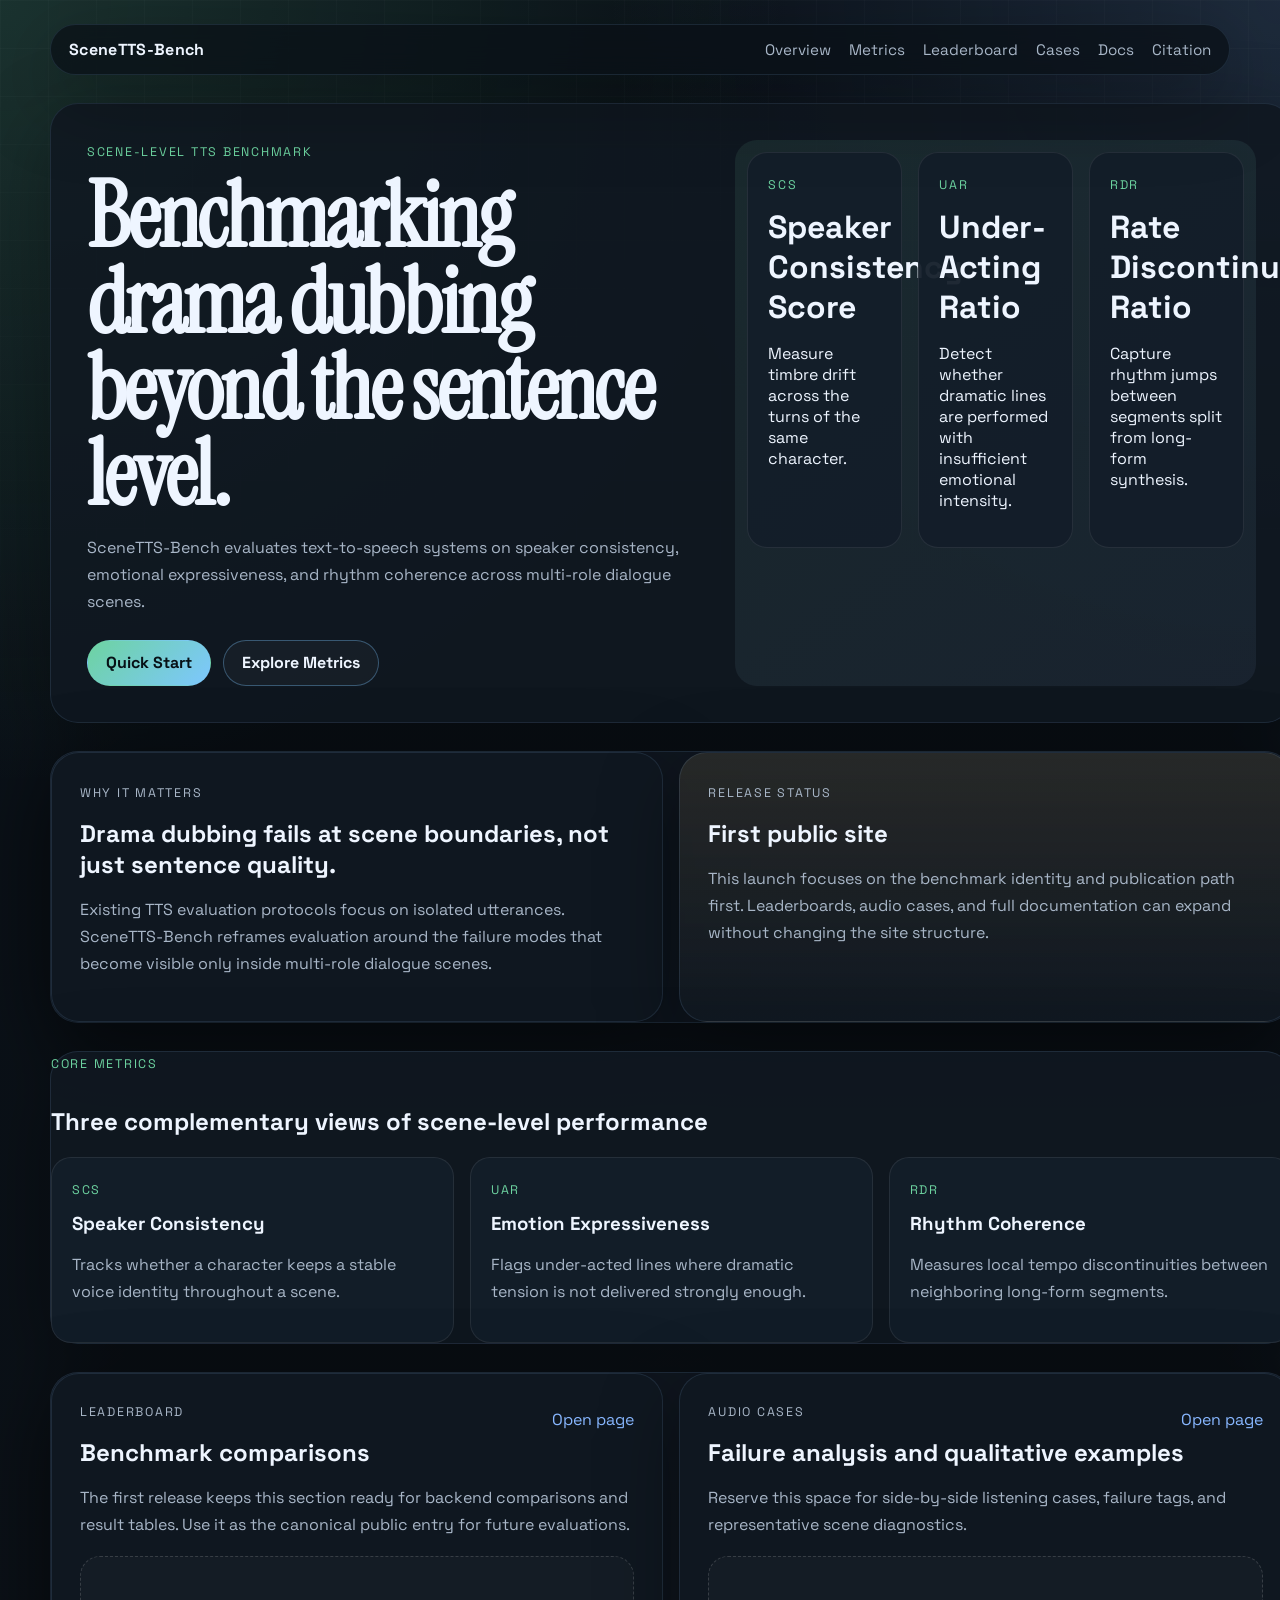
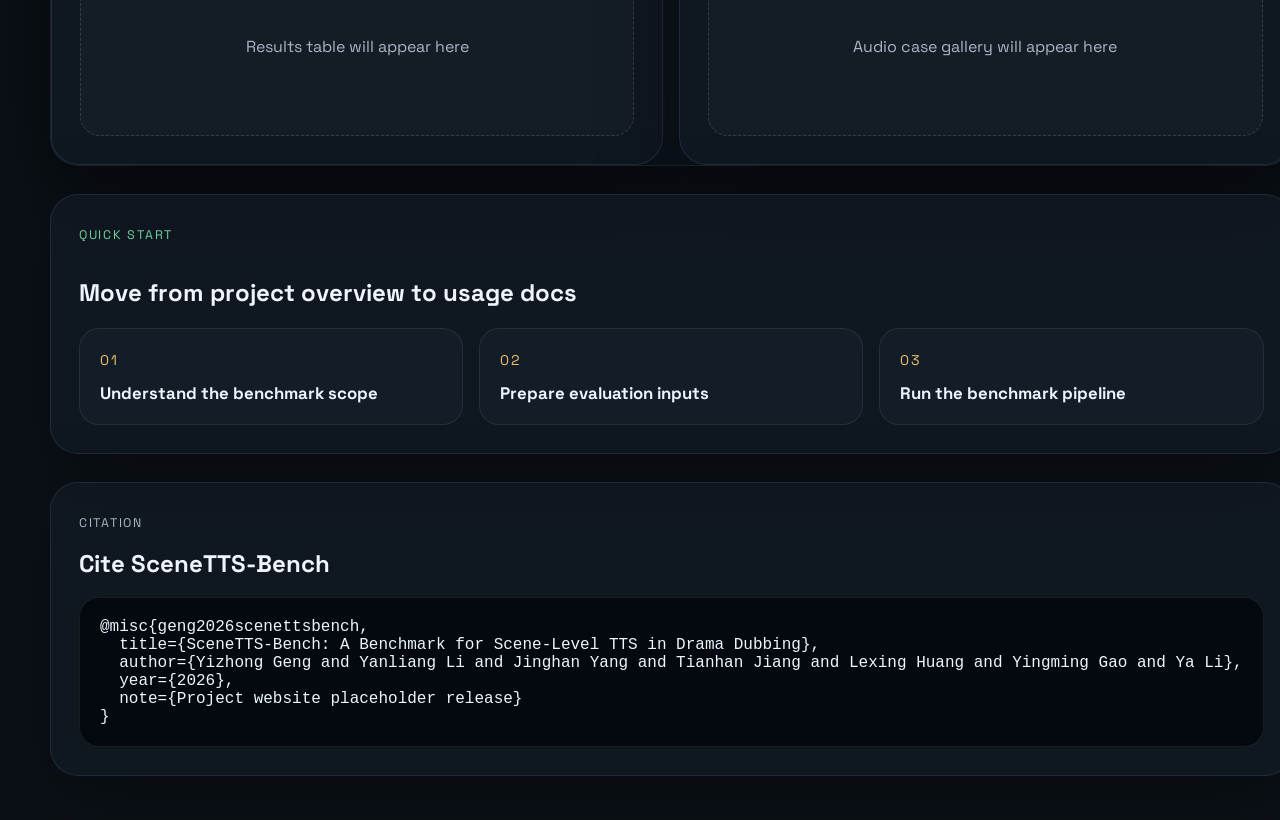
==== site/index.html @ aa0bbbbc "feat(项目站): 初始化 SceneTTS-Bench 首版发布站点" ====
<!DOCTYPE html>
<html lang="en">
<head>
  <meta charset="UTF-8">
  <meta name="viewport" content="width=device-width, initial-scale=1.0">
  <title>SceneTTS-Bench</title>
  <meta name="description" content="A benchmark for scene-level TTS in drama dubbing.">
  <link rel="preconnect" href="https://fonts.googleapis.com">
  <link rel="preconnect" href="https://fonts.gstatic.com" crossorigin>
  <link href="https://fonts.googleapis.com/css2?family=Instrument+Serif:ital@0;1&family=Space+Grotesk:wght@400;500;700&display=swap" rel="stylesheet">
  <link rel="stylesheet" href="./assets/styles.css">
</head>
<body class="page-home">
  <div class="site-shell">
    <header class="topbar">
      <a class="brand" href="./">SceneTTS-Bench</a>
      <nav class="topnav">
        <a href="#overview">Overview</a>
        <a href="#metrics">Metrics</a>
        <a href="./leaderboard/">Leaderboard</a>
        <a href="./cases/">Cases</a>
        <a href="./docs/">Docs</a>
        <a href="#citation">Citation</a>
      </nav>
    </header>

    <main>
      <section class="hero section" id="overview">
        <div class="hero-copy">
          <p class="eyebrow">Scene-Level TTS Benchmark</p>
          <h1>Benchmarking drama dubbing beyond the sentence level.</h1>
          <p class="hero-text">
            SceneTTS-Bench evaluates text-to-speech systems on speaker consistency,
            emotional expressiveness, and rhythm coherence across multi-role dialogue scenes.
          </p>
          <div class="hero-actions">
            <a class="button button-primary" href="./docs/">Quick Start</a>
            <a class="button button-secondary" href="#metrics">Explore Metrics</a>
          </div>
        </div>

        <div class="hero-panel">
          <div class="signal-grid">
            <article class="signal-card">
              <span class="signal-tag">SCS</span>
              <h2>Speaker Consistency Score</h2>
              <p>Measure timbre drift across the turns of the same character.</p>
            </article>
            <article class="signal-card">
              <span class="signal-tag">UAR</span>
              <h2>Under-Acting Ratio</h2>
              <p>Detect whether dramatic lines are performed with insufficient emotional intensity.</p>
            </article>
            <article class="signal-card">
              <span class="signal-tag">RDR</span>
              <h2>Rate Discontinuity Ratio</h2>
              <p>Capture rhythm jumps between segments split from long-form synthesis.</p>
            </article>
          </div>
        </div>
      </section>

      <section class="section intro-grid">
        <article class="info-card">
          <p class="card-kicker">Why It Matters</p>
          <h2>Drama dubbing fails at scene boundaries, not just sentence quality.</h2>
          <p>
            Existing TTS evaluation protocols focus on isolated utterances. SceneTTS-Bench
            reframes evaluation around the failure modes that become visible only inside
            multi-role dialogue scenes.
          </p>
        </article>
        <article class="info-card accent-card">
          <p class="card-kicker">Release Status</p>
          <h2>First public site</h2>
          <p>
            This launch focuses on the benchmark identity and publication path first.
            Leaderboards, audio cases, and full documentation can expand without changing the site structure.
          </p>
        </article>
      </section>

      <section class="section" id="metrics">
        <div class="section-heading">
          <p class="eyebrow">Core Metrics</p>
          <h2>Three complementary views of scene-level performance</h2>
        </div>
        <div class="metric-grid">
          <article class="metric-card">
            <span class="metric-code">SCS</span>
            <h3>Speaker Consistency</h3>
            <p>Tracks whether a character keeps a stable voice identity throughout a scene.</p>
          </article>
          <article class="metric-card">
            <span class="metric-code">UAR</span>
            <h3>Emotion Expressiveness</h3>
            <p>Flags under-acted lines where dramatic tension is not delivered strongly enough.</p>
          </article>
          <article class="metric-card">
            <span class="metric-code">RDR</span>
            <h3>Rhythm Coherence</h3>
            <p>Measures local tempo discontinuities between neighboring long-form segments.</p>
          </article>
        </div>
      </section>

      <section class="section portal-grid">
        <article class="portal-card">
          <div class="portal-head">
            <p class="eyebrow">Leaderboard</p>
            <a href="./leaderboard/">Open page</a>
          </div>
          <h2>Benchmark comparisons</h2>
          <p>
            The first release keeps this section ready for backend comparisons and result tables.
            Use it as the canonical public entry for future evaluations.
          </p>
          <div class="placeholder-block">
            <span>Results table will appear here</span>
          </div>
        </article>

        <article class="portal-card">
          <div class="portal-head">
            <p class="eyebrow">Audio Cases</p>
            <a href="./cases/">Open page</a>
          </div>
          <h2>Failure analysis and qualitative examples</h2>
          <p>
            Reserve this space for side-by-side listening cases, failure tags, and representative scene diagnostics.
          </p>
          <div class="placeholder-block">
            <span>Audio case gallery will appear here</span>
          </div>
        </article>
      </section>

      <section class="section docs-band">
        <div>
          <p class="eyebrow">Quick Start</p>
          <h2>Move from project overview to usage docs</h2>
        </div>
        <div class="docs-steps">
          <a class="step-card" href="./docs/">
            <span>01</span>
            <strong>Understand the benchmark scope</strong>
          </a>
          <a class="step-card" href="./docs/">
            <span>02</span>
            <strong>Prepare evaluation inputs</strong>
          </a>
          <a class="step-card" href="./docs/">
            <span>03</span>
            <strong>Run the benchmark pipeline</strong>
          </a>
        </div>
      </section>

      <section class="section citation-card" id="citation">
        <p class="eyebrow">Citation</p>
        <h2>Cite SceneTTS-Bench</h2>
        <pre><code>@misc{geng2026scenettsbench,
  title={SceneTTS-Bench: A Benchmark for Scene-Level TTS in Drama Dubbing},
  author={Yizhong Geng and Yanliang Li and Jinghan Yang and Tianhan Jiang and Lexing Huang and Yingming Gao and Ya Li},
  year={2026},
  note={Project website placeholder release}
}</code></pre>
      </section>
    </main>

    <footer class="footer">
      <p>SceneTTS-Bench</p>
      <p>Benchmark portal for scene-level TTS evaluation in drama dubbing.</p>
      <p id="footer-year"></p>
    </footer>
  </div>

  <script src="./assets/main.js"></script>
</body>
</html>
---- site/assets/styles.css ----
:root {
  --bg: #0c1117;
  --bg-soft: #141c24;
  --panel: rgba(16, 24, 33, 0.88);
  --panel-strong: rgba(19, 30, 42, 0.95);
  --line: rgba(150, 197, 255, 0.12);
  --text: #eef5ff;
  --text-dim: #a8b6c7;
  --accent: #6dd3a0;
  --accent-2: #f3bf6b;
  --accent-3: #88b7ff;
  --shadow: 0 24px 80px rgba(0, 0, 0, 0.34);
  --radius-xl: 28px;
  --radius-lg: 20px;
  --radius-md: 14px;
  --max-width: 1180px;
}

* {
  box-sizing: border-box;
}

html {
  scroll-behavior: smooth;
}

body {
  margin: 0;
  color: var(--text);
  background:
    radial-gradient(circle at top left, rgba(109, 211, 160, 0.18), transparent 28%),
    radial-gradient(circle at top right, rgba(136, 183, 255, 0.16), transparent 24%),
    linear-gradient(180deg, #091017 0%, #0c1117 100%);
  font-family: "Space Grotesk", "Noto Sans SC", "PingFang SC", sans-serif;
  min-height: 100vh;
}

body::before {
  content: "";
  position: fixed;
  inset: 0;
  background-image:
    linear-gradient(rgba(255, 255, 255, 0.03) 1px, transparent 1px),
    linear-gradient(90deg, rgba(255, 255, 255, 0.03) 1px, transparent 1px);
  background-size: 48px 48px;
  mask-image: linear-gradient(180deg, rgba(0, 0, 0, 0.65), transparent 88%);
  pointer-events: none;
}

a {
  color: inherit;
  text-decoration: none;
}

pre,
code {
  font-family: "SFMono-Regular", "Consolas", monospace;
}

.site-shell {
  position: relative;
  z-index: 1;
  width: min(calc(100% - 32px), var(--max-width));
  margin: 0 auto;
  padding: 24px 0 48px;
}

.topbar {
  display: flex;
  align-items: center;
  justify-content: space-between;
  gap: 24px;
  padding: 14px 18px;
  border: 1px solid var(--line);
  border-radius: 999px;
  background: rgba(10, 16, 23, 0.76);
  backdrop-filter: blur(16px);
  box-shadow: var(--shadow);
  position: sticky;
  top: 16px;
}

.brand {
  font-weight: 700;
  letter-spacing: 0.02em;
}

.topnav {
  display: flex;
  gap: 18px;
  flex-wrap: wrap;
}

.topnav a {
  color: var(--text-dim);
  font-size: 0.95rem;
  transition: color 0.2s ease;
}

.topnav a:hover,
.portal-head a:hover {
  color: var(--text);
}

main {
  display: grid;
  gap: 28px;
  margin-top: 28px;
}

.section,
.info-card,
.portal-card,
.citation-card,
.page-hero,
.leaderboard-card {
  border: 1px solid var(--line);
  background: var(--panel);
  border-radius: var(--radius-xl);
  box-shadow: var(--shadow);
}

.hero {
  display: grid;
  grid-template-columns: minmax(0, 1.2fr) minmax(0, 1fr);
  gap: 24px;
  padding: 36px;
}

.hero-copy h1,
.page-hero h1 {
  margin: 0;
  font-family: "Instrument Serif", Georgia, serif;
  font-size: clamp(2.8rem, 7vw, 5.6rem);
  line-height: 0.96;
  letter-spacing: -0.03em;
}

.hero-text,
.page-hero p,
.info-card p,
.portal-card p,
.metric-card p,
.citation-card p {
  color: var(--text-dim);
  line-height: 1.7;
}

.eyebrow,
.card-kicker,
.signal-tag,
.metric-code {
  display: inline-flex;
  align-items: center;
  gap: 8px;
  margin: 0 0 14px;
  color: var(--accent);
  font-size: 0.78rem;
  letter-spacing: 0.14em;
  text-transform: uppercase;
}

.hero-actions {
  display: flex;
  gap: 12px;
  flex-wrap: wrap;
  margin-top: 24px;
}

.button {
  display: inline-flex;
  align-items: center;
  justify-content: center;
  min-height: 46px;
  padding: 0 18px;
  border-radius: 999px;
  border: 1px solid transparent;
  font-weight: 700;
}

.button-primary {
  background: linear-gradient(135deg, var(--accent), #7dc7ff);
  color: #071116;
}

.button-secondary {
  border-color: rgba(125, 199, 255, 0.35);
  background: rgba(255, 255, 255, 0.03);
}

.hero-panel {
  padding: 12px;
  border-radius: calc(var(--radius-xl) - 6px);
  background:
    linear-gradient(145deg, rgba(109, 211, 160, 0.08), rgba(136, 183, 255, 0.06)),
    rgba(255, 255, 255, 0.015);
}

.signal-grid,
.metric-grid,
.case-grid,
.stack-grid,
.intro-grid,
.portal-grid,
.docs-steps {
  display: grid;
  gap: 16px;
}

.signal-grid,
.metric-grid,
.case-grid {
  grid-template-columns: repeat(3, minmax(0, 1fr));
}

.signal-card,
.metric-card,
.step-card {
  padding: 20px;
  border: 1px solid rgba(255, 255, 255, 0.08);
  border-radius: var(--radius-lg);
  background: var(--panel-strong);
}

.signal-card h2,
.metric-card h3,
.info-card h2,
.portal-card h2,
.citation-card h2,
.leaderboard-card h2 {
  margin: 0 0 12px;
}

.signal-card h2,
.page-hero h1 {
  font-size: clamp(1.5rem, 3vw, 2rem);
}

.intro-grid,
.portal-grid {
  grid-template-columns: repeat(2, minmax(0, 1fr));
}

.info-card,
.portal-card,
.citation-card,
.leaderboard-card {
  padding: 28px;
}

.accent-card {
  background:
    linear-gradient(180deg, rgba(243, 191, 107, 0.1), rgba(16, 24, 33, 0.88)),
    var(--panel);
}

.section-heading {
  margin-bottom: 18px;
}

.portal-head {
  display: flex;
  align-items: center;
  justify-content: space-between;
  gap: 16px;
}

.portal-head a {
  color: var(--accent-3);
}

.placeholder-block {
  display: grid;
  place-items: center;
  min-height: 180px;
  margin-top: 18px;
  padding: 18px;
  border: 1px dashed rgba(255, 255, 255, 0.15);
  border-radius: var(--radius-lg);
  color: var(--text-dim);
  background: rgba(255, 255, 255, 0.025);
}

.docs-band {
  padding: 28px;
}

.docs-steps {
  grid-template-columns: repeat(3, minmax(0, 1fr));
  margin-top: 18px;
}

.step-card {
  transition: transform 0.2s ease, border-color 0.2s ease;
}

.step-card span {
  color: var(--accent-2);
  font-size: 0.88rem;
  letter-spacing: 0.14em;
}

.step-card strong {
  display: block;
  margin-top: 12px;
  font-size: 1.05rem;
}

.step-card:hover {
  transform: translateY(-4px);
  border-color: rgba(109, 211, 160, 0.42);
}

.citation-card pre {
  margin: 18px 0 0;
  padding: 20px;
  overflow: auto;
  border-radius: var(--radius-lg);
  background: rgba(2, 8, 12, 0.84);
  border: 1px solid rgba(255, 255, 255, 0.08);
}

.inner-shell {
  max-width: 1024px;
}

.inner-main {
  display: grid;
  gap: 20px;
}

.page-hero {
  padding: 28px;
}

.stack-grid {
  grid-template-columns: repeat(2, minmax(0, 1fr));
}

.result-table {
  width: 100%;
  border-collapse: collapse;
  margin-top: 18px;
}

.result-table th,
.result-table td {
  padding: 14px 12px;
  border-bottom: 1px solid rgba(255, 255, 255, 0.08);
  text-align: left;
}

.result-table th {
  color: var(--text);
}

.result-table td {
  color: var(--text-dim);
}

.footer {
  display: flex;
  justify-content: space-between;
  gap: 16px;
  flex-wrap: wrap;
  margin-top: 28px;
  padding: 0 4px;
  color: var(--text-dim);
  font-size: 0.92rem;
}

@media (max-width: 960px) {
  .hero,
  .intro-grid,
  .portal-grid,
  .signal-grid,
  .metric-grid,
  .stack-grid,
  .case-grid,
  .docs-steps {
    grid-template-columns: 1fr;
  }

  .topbar {
    border-radius: 28px;
  }
}

@media (max-width: 720px) {
  .site-shell {
    width: min(calc(100% - 20px), var(--max-width));
    padding-top: 12px;
  }

  .topbar {
    align-items: flex-start;
    padding: 16px;
    position: static;
  }

  .topnav {
    gap: 12px;
  }

  .hero,
  .info-card,
  .portal-card,
  .citation-card,
  .page-hero,
  .leaderboard-card,
  .docs-band {
    padding: 22px;
  }

  .hero-copy h1,
  .page-hero h1 {
    font-size: clamp(2.4rem, 12vw, 3.6rem);
  }
}
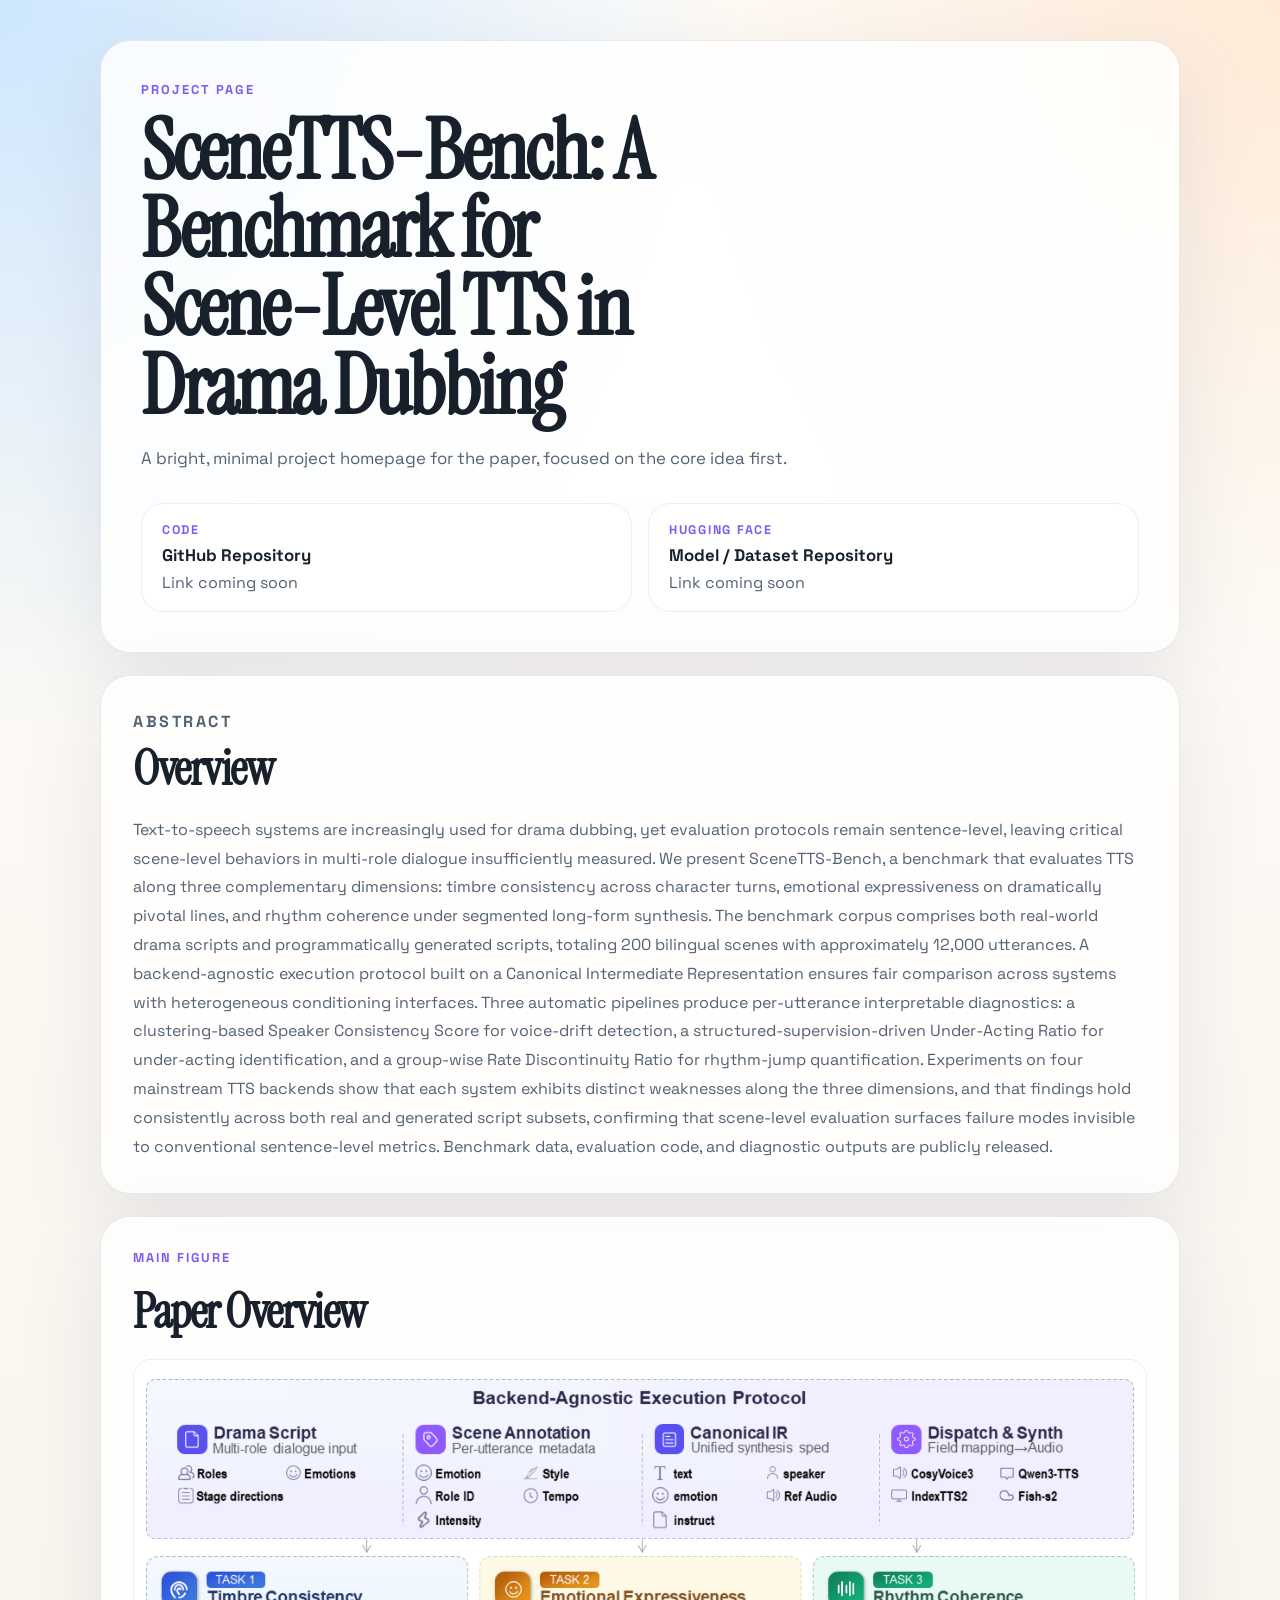
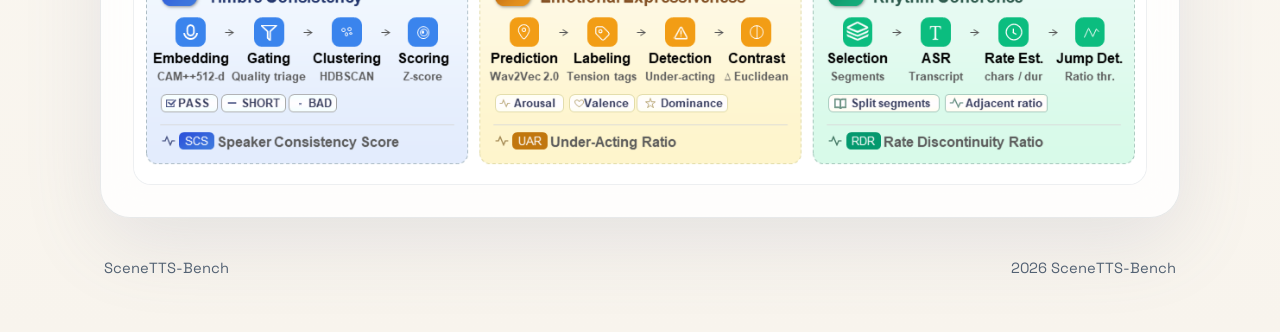
==== commit e2f9bffe: "feat(项目站): 改为单页论文主页" ====
--- a/site/index.html
+++ b/site/index.html
@@ -4,173 +4,74 @@
   <meta charset="UTF-8">
   <meta name="viewport" content="width=device-width, initial-scale=1.0">
   <title>SceneTTS-Bench</title>
-  <meta name="description" content="A benchmark for scene-level TTS in drama dubbing.">
+  <meta name="description" content="SceneTTS-Bench project page.">
   <link rel="preconnect" href="https://fonts.googleapis.com">
   <link rel="preconnect" href="https://fonts.gstatic.com" crossorigin>
   <link href="https://fonts.googleapis.com/css2?family=Instrument+Serif:ital@0;1&family=Space+Grotesk:wght@400;500;700&display=swap" rel="stylesheet">
   <link rel="stylesheet" href="./assets/styles.css">
 </head>
-<body class="page-home">
-  <div class="site-shell">
-    <header class="topbar">
-      <a class="brand" href="./">SceneTTS-Bench</a>
-      <nav class="topnav">
-        <a href="#overview">Overview</a>
-        <a href="#metrics">Metrics</a>
-        <a href="./leaderboard/">Leaderboard</a>
-        <a href="./cases/">Cases</a>
-        <a href="./docs/">Docs</a>
-        <a href="#citation">Citation</a>
-      </nav>
-    </header>
+<body class="paper-page">
+  <div class="page-shell">
+    <main class="paper-layout">
+      <section class="hero-card">
+        <p class="eyebrow">Project Page</p>
+        <h1>SceneTTS-Bench: A Benchmark for Scene-Level TTS in Drama Dubbing</h1>
+        <p class="hero-subtitle">
+          A bright, minimal project homepage for the paper, focused on the core idea first.
+        </p>
 
-    <main>
-      <section class="hero section" id="overview">
-        <div class="hero-copy">
-          <p class="eyebrow">Scene-Level TTS Benchmark</p>
-          <h1>Benchmarking drama dubbing beyond the sentence level.</h1>
-          <p class="hero-text">
-            SceneTTS-Bench evaluates text-to-speech systems on speaker consistency,
-            emotional expressiveness, and rhythm coherence across multi-role dialogue scenes.
-          </p>
-          <div class="hero-actions">
-            <a class="button button-primary" href="./docs/">Quick Start</a>
-            <a class="button button-secondary" href="#metrics">Explore Metrics</a>
-          </div>
-        </div>
-
-        <div class="hero-panel">
-          <div class="signal-grid">
-            <article class="signal-card">
-              <span class="signal-tag">SCS</span>
-              <h2>Speaker Consistency Score</h2>
-              <p>Measure timbre drift across the turns of the same character.</p>
-            </article>
-            <article class="signal-card">
-              <span class="signal-tag">UAR</span>
-              <h2>Under-Acting Ratio</h2>
-              <p>Detect whether dramatic lines are performed with insufficient emotional intensity.</p>
-            </article>
-            <article class="signal-card">
-              <span class="signal-tag">RDR</span>
-              <h2>Rate Discontinuity Ratio</h2>
-              <p>Capture rhythm jumps between segments split from long-form synthesis.</p>
-            </article>
-          </div>
-        </div>
-      </section>
-
-      <section class="section intro-grid">
-        <article class="info-card">
-          <p class="card-kicker">Why It Matters</p>
-          <h2>Drama dubbing fails at scene boundaries, not just sentence quality.</h2>
-          <p>
-            Existing TTS evaluation protocols focus on isolated utterances. SceneTTS-Bench
-            reframes evaluation around the failure modes that become visible only inside
-            multi-role dialogue scenes.
-          </p>
-        </article>
-        <article class="info-card accent-card">
-          <p class="card-kicker">Release Status</p>
-          <h2>First public site</h2>
-          <p>
-            This launch focuses on the benchmark identity and publication path first.
-            Leaderboards, audio cases, and full documentation can expand without changing the site structure.
-          </p>
-        </article>
-      </section>
-
-      <section class="section" id="metrics">
-        <div class="section-heading">
-          <p class="eyebrow">Core Metrics</p>
-          <h2>Three complementary views of scene-level performance</h2>
-        </div>
-        <div class="metric-grid">
-          <article class="metric-card">
-            <span class="metric-code">SCS</span>
-            <h3>Speaker Consistency</h3>
-            <p>Tracks whether a character keeps a stable voice identity throughout a scene.</p>
-          </article>
-          <article class="metric-card">
-            <span class="metric-code">UAR</span>
-            <h3>Emotion Expressiveness</h3>
-            <p>Flags under-acted lines where dramatic tension is not delivered strongly enough.</p>
-          </article>
-          <article class="metric-card">
-            <span class="metric-code">RDR</span>
-            <h3>Rhythm Coherence</h3>
-            <p>Measures local tempo discontinuities between neighboring long-form segments.</p>
-          </article>
-        </div>
-      </section>
-
-      <section class="section portal-grid">
-        <article class="portal-card">
-          <div class="portal-head">
-            <p class="eyebrow">Leaderboard</p>
-            <a href="./leaderboard/">Open page</a>
-          </div>
-          <h2>Benchmark comparisons</h2>
-          <p>
-            The first release keeps this section ready for backend comparisons and result tables.
-            Use it as the canonical public entry for future evaluations.
-          </p>
-          <div class="placeholder-block">
-            <span>Results table will appear here</span>
-          </div>
-        </article>
-
-        <article class="portal-card">
-          <div class="portal-head">
-            <p class="eyebrow">Audio Cases</p>
-            <a href="./cases/">Open page</a>
-          </div>
-          <h2>Failure analysis and qualitative examples</h2>
-          <p>
-            Reserve this space for side-by-side listening cases, failure tags, and representative scene diagnostics.
-          </p>
-          <div class="placeholder-block">
-            <span>Audio case gallery will appear here</span>
-          </div>
-        </article>
-      </section>
-
-      <section class="section docs-band">
-        <div>
-          <p class="eyebrow">Quick Start</p>
-          <h2>Move from project overview to usage docs</h2>
-        </div>
-        <div class="docs-steps">
-          <a class="step-card" href="./docs/">
-            <span>01</span>
-            <strong>Understand the benchmark scope</strong>
+        <div class="link-row">
+          <a class="resource-link" href="#">
+            <span class="resource-label">Code</span>
+            <strong>GitHub Repository</strong>
+            <em>Link coming soon</em>
           </a>
-          <a class="step-card" href="./docs/">
-            <span>02</span>
-            <strong>Prepare evaluation inputs</strong>
-          </a>
-          <a class="step-card" href="./docs/">
-            <span>03</span>
-            <strong>Run the benchmark pipeline</strong>
+          <a class="resource-link" href="#">
+            <span class="resource-label">Hugging Face</span>
+            <strong>Model / Dataset Repository</strong>
+            <em>Link coming soon</em>
           </a>
         </div>
       </section>
 
-      <section class="section citation-card" id="citation">
-        <p class="eyebrow">Citation</p>
-        <h2>Cite SceneTTS-Bench</h2>
-        <pre><code>@misc{geng2026scenettsbench,
-  title={SceneTTS-Bench: A Benchmark for Scene-Level TTS in Drama Dubbing},
-  author={Yizhong Geng and Yanliang Li and Jinghan Yang and Tianhan Jiang and Lexing Huang and Yingming Gao and Ya Li},
-  year={2026},
-  note={Project website placeholder release}
-}</code></pre>
+      <section class="content-card">
+        <div class="section-head">
+          <p class="eyebrow">Abstract</p>
+          <h2>Overview</h2>
+        </div>
+        <p>
+          Text-to-speech systems are increasingly used for drama dubbing, yet evaluation
+          protocols remain sentence-level, leaving critical scene-level behaviors in multi-role
+          dialogue insufficiently measured. We present SceneTTS-Bench, a benchmark that
+          evaluates TTS along three complementary dimensions: timbre consistency across
+          character turns, emotional expressiveness on dramatically pivotal lines, and rhythm
+          coherence under segmented long-form synthesis. The benchmark corpus comprises both
+          real-world drama scripts and programmatically generated scripts, totaling 200 bilingual
+          scenes with approximately 12,000 utterances. A backend-agnostic execution protocol
+          built on a Canonical Intermediate Representation ensures fair comparison across systems
+          with heterogeneous conditioning interfaces. Three automatic pipelines produce
+          per-utterance interpretable diagnostics: a clustering-based Speaker Consistency Score
+          for voice-drift detection, a structured-supervision-driven Under-Acting Ratio for
+          under-acting identification, and a group-wise Rate Discontinuity Ratio for rhythm-jump
+          quantification. Experiments on four mainstream TTS backends show that each system
+          exhibits distinct weaknesses along the three dimensions, and that findings hold
+          consistently across both real and generated script subsets, confirming that scene-level
+          evaluation surfaces failure modes invisible to conventional sentence-level metrics.
+          Benchmark data, evaluation code, and diagnostic outputs are publicly released.
+        </p>
+      </section>
+
+      <section class="figure-card">
+        <div class="section-head">
+          <p class="eyebrow">Main Figure</p>
+          <h2>Paper Overview</h2>
+        </div>
+        <img src="./assets/main_pic_dub.png" alt="Overview figure of SceneTTS-Bench">
       </section>
     </main>
 
     <footer class="footer">
       <p>SceneTTS-Bench</p>
-      <p>Benchmark portal for scene-level TTS evaluation in drama dubbing.</p>
       <p id="footer-year"></p>
     </footer>
   </div>
@@ -178,4 +79,3 @@
   <script src="./assets/main.js"></script>
 </body>
 </html>
-
--- a/site/assets/styles.css
+++ b/site/assets/styles.css
@@ -1,50 +1,32 @@
 :root {
-  --bg: #0c1117;
-  --bg-soft: #141c24;
-  --panel: rgba(16, 24, 33, 0.88);
-  --panel-strong: rgba(19, 30, 42, 0.95);
-  --line: rgba(150, 197, 255, 0.12);
-  --text: #eef5ff;
-  --text-dim: #a8b6c7;
-  --accent: #6dd3a0;
-  --accent-2: #f3bf6b;
-  --accent-3: #88b7ff;
-  --shadow: 0 24px 80px rgba(0, 0, 0, 0.34);
-  --radius-xl: 28px;
-  --radius-lg: 20px;
-  --radius-md: 14px;
-  --max-width: 1180px;
+  --bg: #fcfbf7;
+  --bg-soft: #f5f2ea;
+  --panel: rgba(255, 255, 255, 0.82);
+  --panel-strong: rgba(255, 255, 255, 0.94);
+  --line: rgba(35, 54, 74, 0.1);
+  --text: #18212b;
+  --text-dim: #536273;
+  --accent: #7f5af0;
+  --accent-soft: #eef2ff;
+  --shadow: 0 24px 80px rgba(103, 114, 148, 0.14);
+  --radius-xl: 30px;
+  --radius-lg: 22px;
+  --max-width: 1080px;
 }
 
 * {
   box-sizing: border-box;
 }
 
-html {
-  scroll-behavior: smooth;
-}
-
 body {
   margin: 0;
+  min-height: 100vh;
   color: var(--text);
+  font-family: "Space Grotesk", "Noto Sans SC", "PingFang SC", sans-serif;
   background:
-    radial-gradient(circle at top left, rgba(109, 211, 160, 0.18), transparent 28%),
-    radial-gradient(circle at top right, rgba(136, 183, 255, 0.16), transparent 24%),
-    linear-gradient(180deg, #091017 0%, #0c1117 100%);
-  font-family: "Space Grotesk", "Noto Sans SC", "PingFang SC", sans-serif;
-  min-height: 100vh;
-}
-
-body::before {
-  content: "";
-  position: fixed;
-  inset: 0;
-  background-image:
-    linear-gradient(rgba(255, 255, 255, 0.03) 1px, transparent 1px),
-    linear-gradient(90deg, rgba(255, 255, 255, 0.03) 1px, transparent 1px);
-  background-size: 48px 48px;
-  mask-image: linear-gradient(180deg, rgba(0, 0, 0, 0.65), transparent 88%);
-  pointer-events: none;
+    radial-gradient(circle at top left, rgba(189, 223, 255, 0.75), transparent 32%),
+    radial-gradient(circle at top right, rgba(255, 230, 207, 0.8), transparent 28%),
+    linear-gradient(180deg, #fffdf9 0%, #f8f4ed 100%);
 }
 
 a {
@@ -52,369 +34,163 @@
   text-decoration: none;
 }
 
-pre,
-code {
-  font-family: "SFMono-Regular", "Consolas", monospace;
+img {
+  display: block;
+  max-width: 100%;
 }
 
-.site-shell {
-  position: relative;
-  z-index: 1;
+.page-shell {
   width: min(calc(100% - 32px), var(--max-width));
   margin: 0 auto;
-  padding: 24px 0 48px;
+  padding: 40px 0 36px;
 }
 
-.topbar {
-  display: flex;
-  align-items: center;
-  justify-content: space-between;
-  gap: 24px;
-  padding: 14px 18px;
-  border: 1px solid var(--line);
-  border-radius: 999px;
-  background: rgba(10, 16, 23, 0.76);
-  backdrop-filter: blur(16px);
-  box-shadow: var(--shadow);
-  position: sticky;
-  top: 16px;
+.paper-layout {
+  display: grid;
+  gap: 22px;
 }
 
-.brand {
-  font-weight: 700;
-  letter-spacing: 0.02em;
+.hero-card,
+.content-card,
+.figure-card {
+  border: 1px solid var(--line);
+  border-radius: var(--radius-xl);
+  background: var(--panel);
+  box-shadow: var(--shadow);
+  backdrop-filter: blur(18px);
 }
 
-.topnav {
-  display: flex;
-  gap: 18px;
-  flex-wrap: wrap;
+.hero-card {
+  padding: 40px;
 }
 
-.topnav a {
-  color: var(--text-dim);
-  font-size: 0.95rem;
-  transition: color 0.2s ease;
+.content-card,
+.figure-card {
+  padding: 32px;
 }
 
-.topnav a:hover,
-.portal-head a:hover {
-  color: var(--text);
+.eyebrow {
+  margin: 0 0 14px;
+  color: var(--accent);
+  font-size: 0.8rem;
+  font-weight: 700;
+  letter-spacing: 0.16em;
+  text-transform: uppercase;
 }
 
-main {
-  display: grid;
-  gap: 28px;
-  margin-top: 28px;
-}
-
-.section,
-.info-card,
-.portal-card,
-.citation-card,
-.page-hero,
-.leaderboard-card {
-  border: 1px solid var(--line);
-  background: var(--panel);
-  border-radius: var(--radius-xl);
-  box-shadow: var(--shadow);
-}
-
-.hero {
-  display: grid;
-  grid-template-columns: minmax(0, 1.2fr) minmax(0, 1fr);
-  gap: 24px;
-  padding: 36px;
-}
-
-.hero-copy h1,
-.page-hero h1 {
+.hero-card h1,
+.section-head h2 {
   margin: 0;
   font-family: "Instrument Serif", Georgia, serif;
-  font-size: clamp(2.8rem, 7vw, 5.6rem);
-  line-height: 0.96;
   letter-spacing: -0.03em;
 }
 
-.hero-text,
-.page-hero p,
-.info-card p,
-.portal-card p,
-.metric-card p,
-.citation-card p {
-  color: var(--text-dim);
-  line-height: 1.7;
+.hero-card h1 {
+  max-width: 14ch;
+  font-size: clamp(3rem, 7vw, 5.2rem);
+  line-height: 0.94;
 }
 
-.eyebrow,
-.card-kicker,
-.signal-tag,
-.metric-code {
-  display: inline-flex;
-  align-items: center;
-  gap: 8px;
-  margin: 0 0 14px;
+.hero-subtitle,
+.content-card p,
+.footer {
+  color: var(--text-dim);
+  line-height: 1.8;
+}
+
+.hero-subtitle {
+  max-width: 52rem;
+  margin: 18px 0 0;
+  font-size: 1.05rem;
+}
+
+.link-row {
+  display: grid;
+  grid-template-columns: repeat(2, minmax(0, 1fr));
+  gap: 16px;
+  margin-top: 30px;
+}
+
+.resource-link {
+  display: grid;
+  gap: 6px;
+  padding: 18px 20px;
+  border: 1px solid rgba(127, 90, 240, 0.12);
+  border-radius: var(--radius-lg);
+  background: var(--panel-strong);
+  transition: transform 0.2s ease, box-shadow 0.2s ease, border-color 0.2s ease;
+}
+
+.resource-link:hover {
+  transform: translateY(-2px);
+  border-color: rgba(127, 90, 240, 0.28);
+  box-shadow: 0 18px 40px rgba(127, 90, 240, 0.1);
+}
+
+.resource-label {
   color: var(--accent);
   font-size: 0.78rem;
+  font-weight: 700;
   letter-spacing: 0.14em;
   text-transform: uppercase;
 }
 
-.hero-actions {
-  display: flex;
-  gap: 12px;
-  flex-wrap: wrap;
-  margin-top: 24px;
-}
-
-.button {
-  display: inline-flex;
-  align-items: center;
-  justify-content: center;
-  min-height: 46px;
-  padding: 0 18px;
-  border-radius: 999px;
-  border: 1px solid transparent;
-  font-weight: 700;
-}
-
-.button-primary {
-  background: linear-gradient(135deg, var(--accent), #7dc7ff);
-  color: #071116;
-}
-
-.button-secondary {
-  border-color: rgba(125, 199, 255, 0.35);
-  background: rgba(255, 255, 255, 0.03);
-}
-
-.hero-panel {
-  padding: 12px;
-  border-radius: calc(var(--radius-xl) - 6px);
-  background:
-    linear-gradient(145deg, rgba(109, 211, 160, 0.08), rgba(136, 183, 255, 0.06)),
-    rgba(255, 255, 255, 0.015);
-}
-
-.signal-grid,
-.metric-grid,
-.case-grid,
-.stack-grid,
-.intro-grid,
-.portal-grid,
-.docs-steps {
-  display: grid;
-  gap: 16px;
-}
-
-.signal-grid,
-.metric-grid,
-.case-grid {
-  grid-template-columns: repeat(3, minmax(0, 1fr));
-}
-
-.signal-card,
-.metric-card,
-.step-card {
-  padding: 20px;
-  border: 1px solid rgba(255, 255, 255, 0.08);
-  border-radius: var(--radius-lg);
-  background: var(--panel-strong);
-}
-
-.signal-card h2,
-.metric-card h3,
-.info-card h2,
-.portal-card h2,
-.citation-card h2,
-.leaderboard-card h2 {
-  margin: 0 0 12px;
-}
-
-.signal-card h2,
-.page-hero h1 {
-  font-size: clamp(1.5rem, 3vw, 2rem);
-}
-
-.intro-grid,
-.portal-grid {
-  grid-template-columns: repeat(2, minmax(0, 1fr));
-}
-
-.info-card,
-.portal-card,
-.citation-card,
-.leaderboard-card {
-  padding: 28px;
-}
-
-.accent-card {
-  background:
-    linear-gradient(180deg, rgba(243, 191, 107, 0.1), rgba(16, 24, 33, 0.88)),
-    var(--panel);
-}
-
-.section-heading {
-  margin-bottom: 18px;
-}
-
-.portal-head {
-  display: flex;
-  align-items: center;
-  justify-content: space-between;
-  gap: 16px;
-}
-
-.portal-head a {
-  color: var(--accent-3);
-}
-
-.placeholder-block {
-  display: grid;
-  place-items: center;
-  min-height: 180px;
-  margin-top: 18px;
-  padding: 18px;
-  border: 1px dashed rgba(255, 255, 255, 0.15);
-  border-radius: var(--radius-lg);
-  color: var(--text-dim);
-  background: rgba(255, 255, 255, 0.025);
-}
-
-.docs-band {
-  padding: 28px;
-}
-
-.docs-steps {
-  grid-template-columns: repeat(3, minmax(0, 1fr));
-  margin-top: 18px;
-}
-
-.step-card {
-  transition: transform 0.2s ease, border-color 0.2s ease;
-}
-
-.step-card span {
-  color: var(--accent-2);
-  font-size: 0.88rem;
-  letter-spacing: 0.14em;
-}
-
-.step-card strong {
-  display: block;
-  margin-top: 12px;
+.resource-link strong {
   font-size: 1.05rem;
 }
 
-.step-card:hover {
-  transform: translateY(-4px);
-  border-color: rgba(109, 211, 160, 0.42);
+.resource-link em {
+  color: var(--text-dim);
+  font-style: normal;
 }
 
-.citation-card pre {
-  margin: 18px 0 0;
-  padding: 20px;
-  overflow: auto;
-  border-radius: var(--radius-lg);
-  background: rgba(2, 8, 12, 0.84);
-  border: 1px solid rgba(255, 255, 255, 0.08);
+.section-head {
+  margin-bottom: 16px;
 }
 
-.inner-shell {
-  max-width: 1024px;
+.section-head h2 {
+  font-size: clamp(2rem, 4vw, 3rem);
 }
 
-.inner-main {
-  display: grid;
-  gap: 20px;
+.content-card p {
+  margin: 0;
+  font-size: 1rem;
 }
 
-.page-hero {
-  padding: 28px;
-}
-
-.stack-grid {
-  grid-template-columns: repeat(2, minmax(0, 1fr));
-}
-
-.result-table {
+.figure-card img {
   width: 100%;
-  border-collapse: collapse;
-  margin-top: 18px;
-}
-
-.result-table th,
-.result-table td {
-  padding: 14px 12px;
-  border-bottom: 1px solid rgba(255, 255, 255, 0.08);
-  text-align: left;
-}
-
-.result-table th {
-  color: var(--text);
-}
-
-.result-table td {
-  color: var(--text-dim);
+  border-radius: 18px;
+  border: 1px solid rgba(35, 54, 74, 0.08);
+  background: white;
 }
 
 .footer {
   display: flex;
   justify-content: space-between;
-  gap: 16px;
+  gap: 12px;
   flex-wrap: wrap;
-  margin-top: 28px;
+  margin-top: 22px;
   padding: 0 4px;
-  color: var(--text-dim);
   font-size: 0.92rem;
 }
 
-@media (max-width: 960px) {
-  .hero,
-  .intro-grid,
-  .portal-grid,
-  .signal-grid,
-  .metric-grid,
-  .stack-grid,
-  .case-grid,
-  .docs-steps {
+@media (max-width: 720px) {
+  .page-shell {
+    width: min(calc(100% - 20px), var(--max-width));
+    padding-top: 20px;
+  }
+
+  .hero-card,
+  .content-card,
+  .figure-card {
+    padding: 24px;
+  }
+
+  .link-row {
     grid-template-columns: 1fr;
   }
 
-  .topbar {
-    border-radius: 28px;
+  .hero-card h1 {
+    font-size: clamp(2.6rem, 14vw, 3.8rem);
   }
 }
-
-@media (max-width: 720px) {
-  .site-shell {
-    width: min(calc(100% - 20px), var(--max-width));
-    padding-top: 12px;
-  }
-
-  .topbar {
-    align-items: flex-start;
-    padding: 16px;
-    position: static;
-  }
-
-  .topnav {
-    gap: 12px;
-  }
-
-  .hero,
-  .info-card,
-  .portal-card,
-  .citation-card,
-  .page-hero,
-  .leaderboard-card,
-  .docs-band {
-    padding: 22px;
-  }
-
-  .hero-copy h1,
-  .page-hero h1 {
-    font-size: clamp(2.4rem, 12vw, 3.6rem);
-  }
-}
-
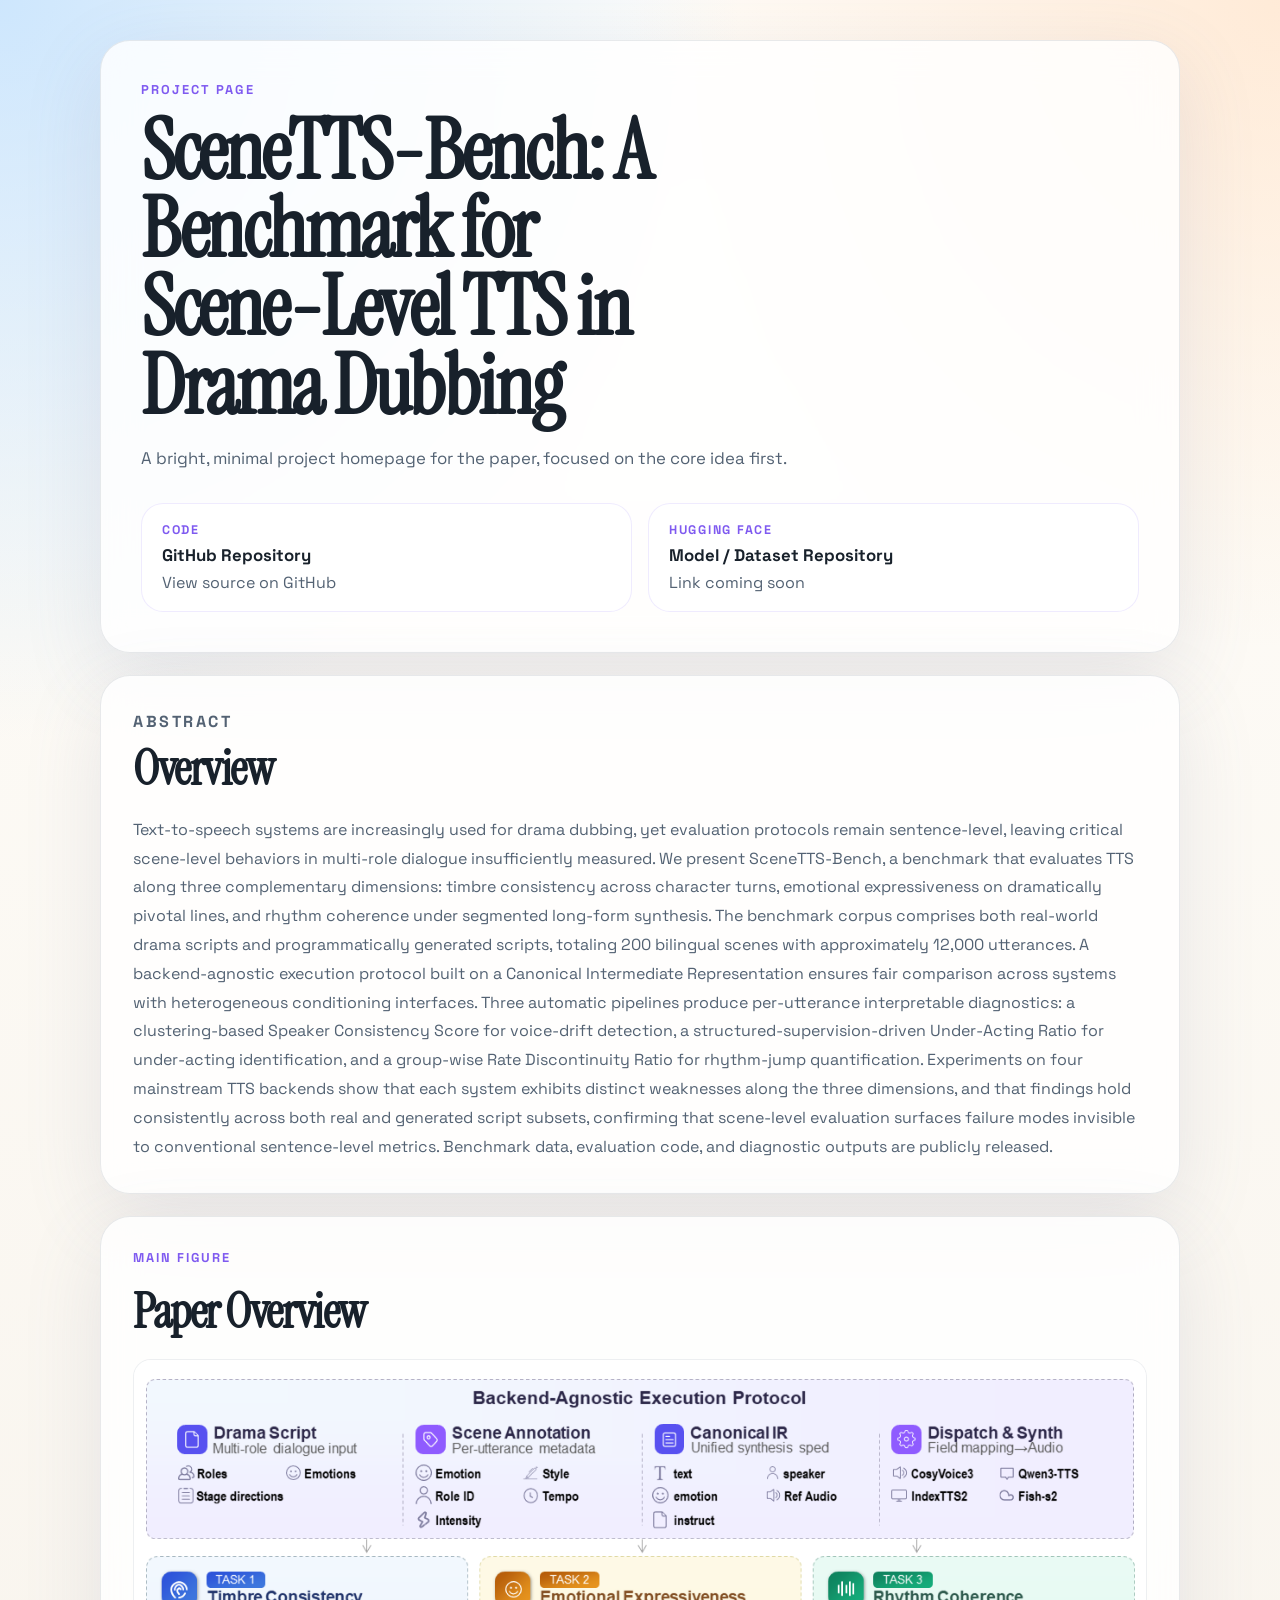
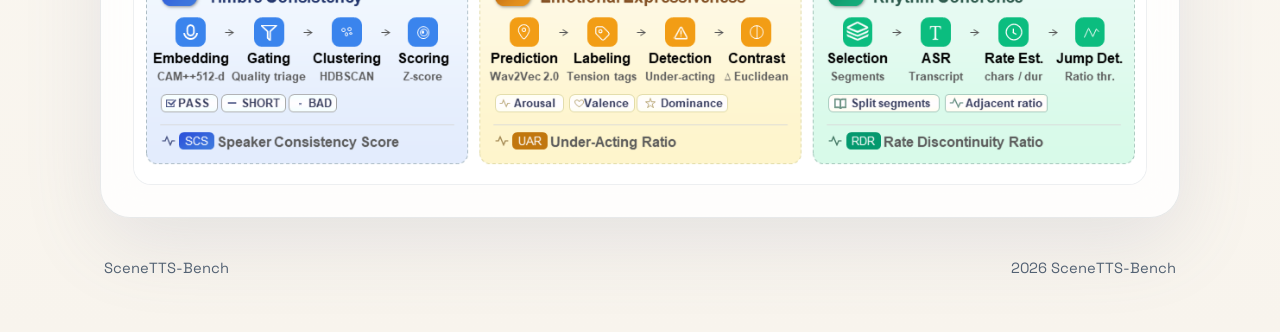
==== commit b76b68b2: "feat(site): 补充 demo page 的 GitHub 仓库链接" ====
--- a/site/index.html
+++ b/site/index.html
@@ -21,10 +21,10 @@
         </p>
 
         <div class="link-row">
-          <a class="resource-link" href="#">
+          <a class="resource-link" href="https://github.com/piedpiperG/scenetts-bench" target="_blank" rel="noreferrer">
             <span class="resource-label">Code</span>
             <strong>GitHub Repository</strong>
-            <em>Link coming soon</em>
+            <em>View source on GitHub</em>
           </a>
           <a class="resource-link" href="#">
             <span class="resource-label">Hugging Face</span>
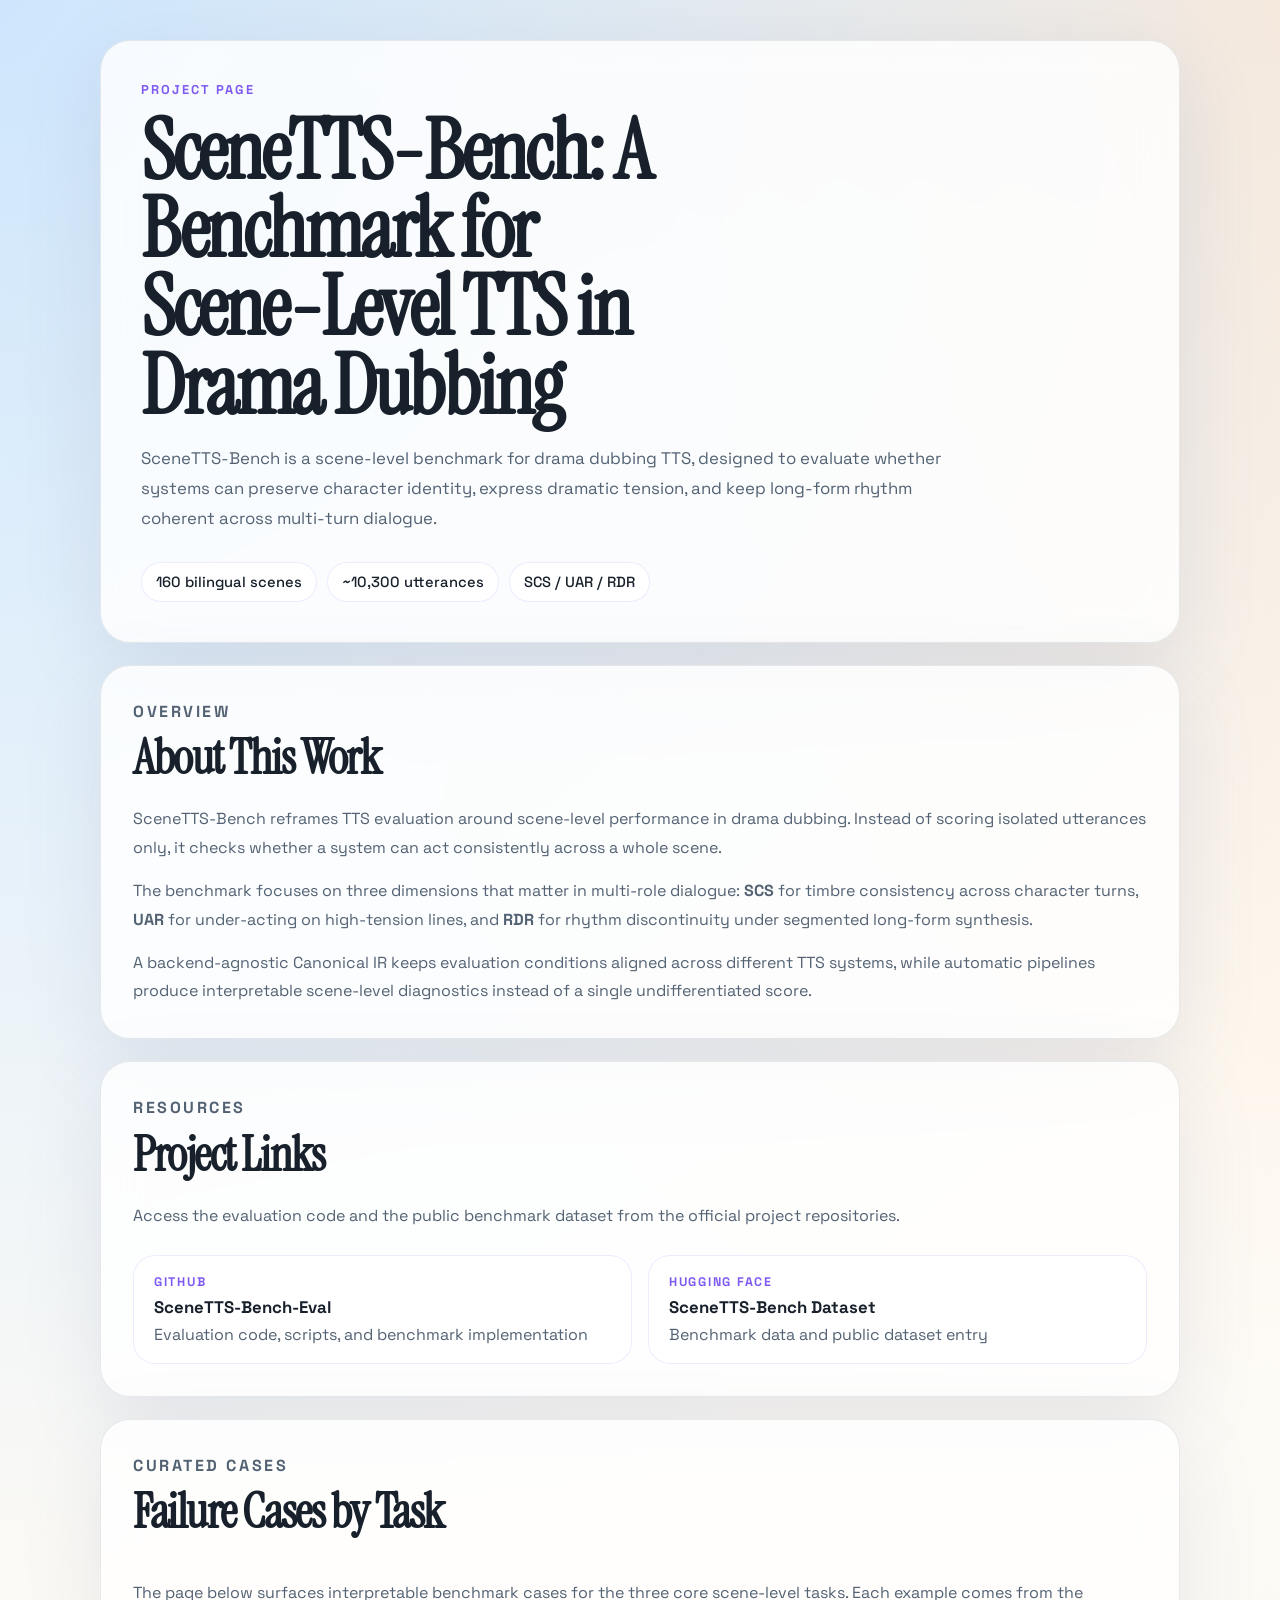
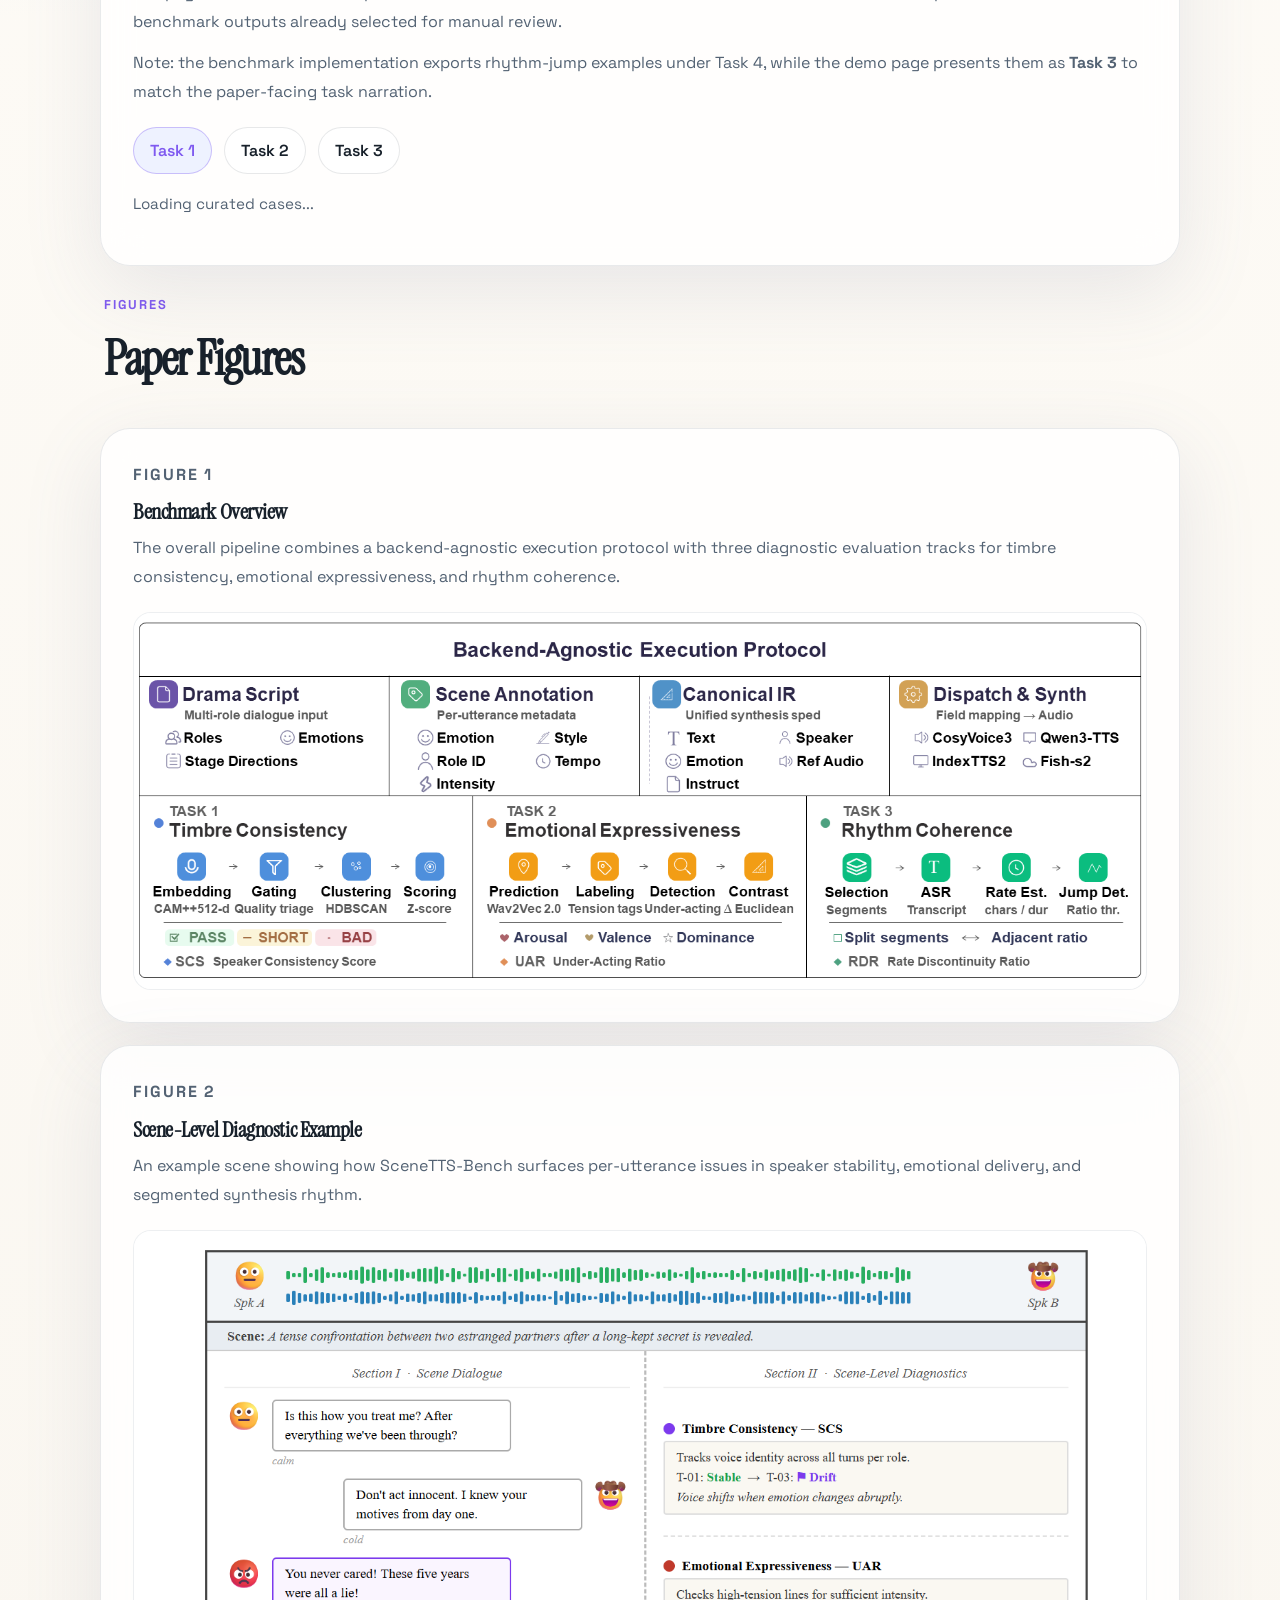
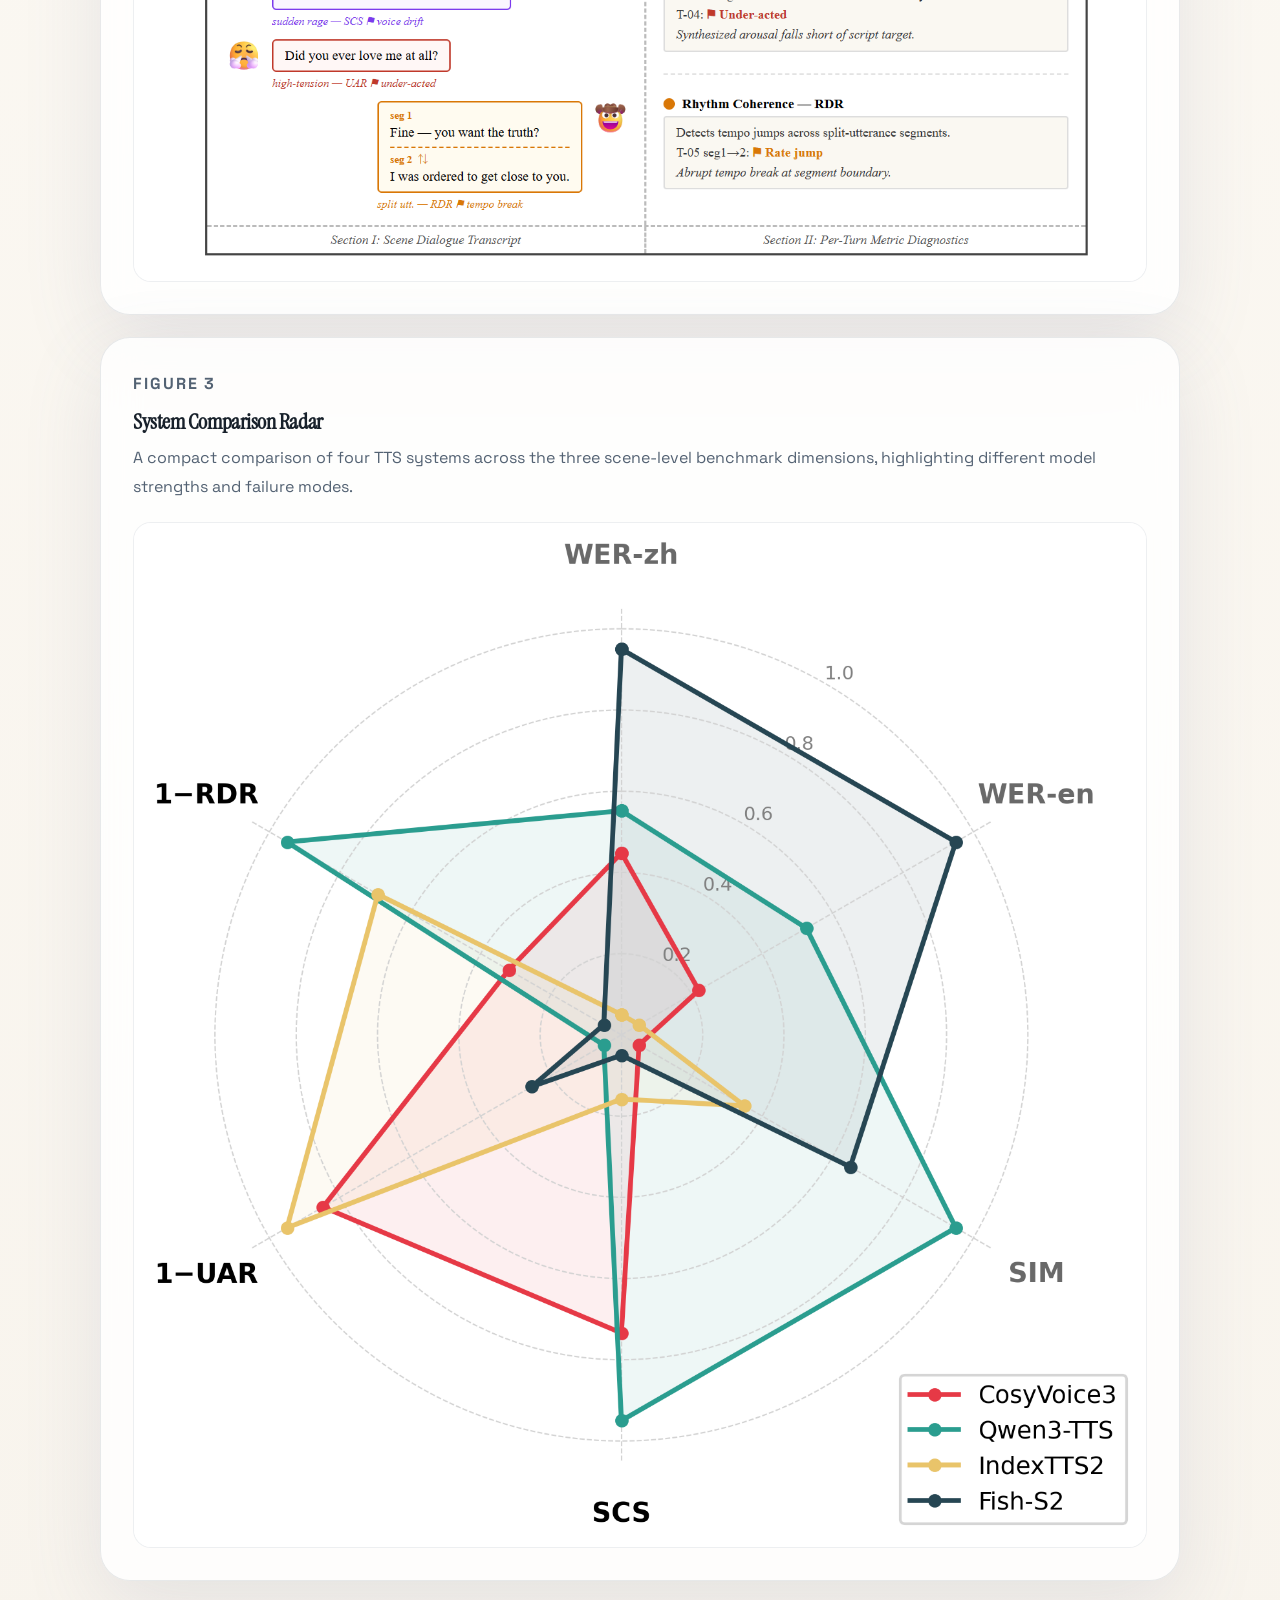
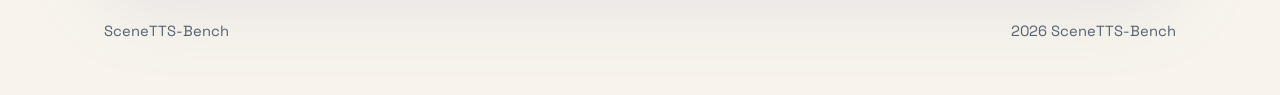
==== commit 694e5a6f: "feat(项目站): 更新论文主页资源链接与图示 - 替换首页占位文案，补充工作介绍与资源区块  - 接入 GitHub 与 Hugging Face 真实链接并展示三张论文图  - 增加最小站点回归" ====
--- a/site/index.html
+++ b/site/index.html
@@ -17,56 +17,142 @@
         <p class="eyebrow">Project Page</p>
         <h1>SceneTTS-Bench: A Benchmark for Scene-Level TTS in Drama Dubbing</h1>
         <p class="hero-subtitle">
-          A bright, minimal project homepage for the paper, focused on the core idea first.
+          SceneTTS-Bench is a scene-level benchmark for drama dubbing TTS, designed to
+          evaluate whether systems can preserve character identity, express dramatic tension,
+          and keep long-form rhythm coherent across multi-turn dialogue.
         </p>
 
+        <div class="hero-meta">
+          <span class="hero-pill">160 bilingual scenes</span>
+          <span class="hero-pill">~10,300 utterances</span>
+          <span class="hero-pill">SCS / UAR / RDR</span>
+        </div>
+      </section>
+
+      <section class="content-card about-card">
+        <div class="section-head">
+          <p class="eyebrow">Overview</p>
+          <h2>About This Work</h2>
+        </div>
+        <div class="content-stack">
+          <p class="lead-paragraph">
+            SceneTTS-Bench reframes TTS evaluation around scene-level performance in drama
+            dubbing. Instead of scoring isolated utterances only, it checks whether a system can
+            act consistently across a whole scene.
+          </p>
+          <p>
+            The benchmark focuses on three dimensions that matter in multi-role dialogue:
+            <strong>SCS</strong> for timbre consistency across character turns,
+            <strong>UAR</strong> for under-acting on high-tension lines, and
+            <strong>RDR</strong> for rhythm discontinuity under segmented long-form synthesis.
+          </p>
+          <p>
+            A backend-agnostic Canonical IR keeps evaluation conditions aligned across different
+            TTS systems, while automatic pipelines produce interpretable scene-level diagnostics
+            instead of a single undifferentiated score.
+          </p>
+        </div>
+      </section>
+
+      <section class="content-card resource-card">
+        <div class="section-head">
+          <p class="eyebrow">Resources</p>
+          <h2>Project Links</h2>
+        </div>
+        <p class="resource-intro">
+          Access the evaluation code and the public benchmark dataset from the official project
+          repositories.
+        </p>
         <div class="link-row">
-          <a class="resource-link" href="https://github.com/piedpiperG/scenetts-bench" target="_blank" rel="noreferrer">
-            <span class="resource-label">Code</span>
-            <strong>GitHub Repository</strong>
-            <em>View source on GitHub</em>
+          <a class="resource-link" href="https://github.com/piedpiperG/SceneTTS-Bench-Eval" target="_blank" rel="noreferrer">
+            <span class="resource-label">GitHub</span>
+            <strong>SceneTTS-Bench-Eval</strong>
+            <em>Evaluation code, scripts, and benchmark implementation</em>
           </a>
-          <a class="resource-link" href="#">
+          <a class="resource-link" href="https://huggingface.co/datasets/isabeth/SceneTTS-Bench" target="_blank" rel="noreferrer">
             <span class="resource-label">Hugging Face</span>
-            <strong>Model / Dataset Repository</strong>
-            <em>Link coming soon</em>
+            <strong>SceneTTS-Bench Dataset</strong>
+            <em>Benchmark data and public dataset entry</em>
           </a>
         </div>
       </section>
 
-      <section class="content-card">
+      <section class="content-card cases-card" aria-labelledby="curated-cases-title">
         <div class="section-head">
-          <p class="eyebrow">Abstract</p>
-          <h2>Overview</h2>
+          <p class="eyebrow">Curated Cases</p>
+          <h2 id="curated-cases-title">Failure Cases by Task</h2>
         </div>
-        <p>
-          Text-to-speech systems are increasingly used for drama dubbing, yet evaluation
-          protocols remain sentence-level, leaving critical scene-level behaviors in multi-role
-          dialogue insufficiently measured. We present SceneTTS-Bench, a benchmark that
-          evaluates TTS along three complementary dimensions: timbre consistency across
-          character turns, emotional expressiveness on dramatically pivotal lines, and rhythm
-          coherence under segmented long-form synthesis. The benchmark corpus comprises both
-          real-world drama scripts and programmatically generated scripts, totaling 200 bilingual
-          scenes with approximately 12,000 utterances. A backend-agnostic execution protocol
-          built on a Canonical Intermediate Representation ensures fair comparison across systems
-          with heterogeneous conditioning interfaces. Three automatic pipelines produce
-          per-utterance interpretable diagnostics: a clustering-based Speaker Consistency Score
-          for voice-drift detection, a structured-supervision-driven Under-Acting Ratio for
-          under-acting identification, and a group-wise Rate Discontinuity Ratio for rhythm-jump
-          quantification. Experiments on four mainstream TTS backends show that each system
-          exhibits distinct weaknesses along the three dimensions, and that findings hold
-          consistently across both real and generated script subsets, confirming that scene-level
-          evaluation surfaces failure modes invisible to conventional sentence-level metrics.
-          Benchmark data, evaluation code, and diagnostic outputs are publicly released.
-        </p>
+        <div class="cases-intro">
+          <p>
+            The page below surfaces interpretable benchmark cases for the three core scene-level
+            tasks. Each example comes from the benchmark outputs already selected for manual
+            review.
+          </p>
+          <p>
+            Note: the benchmark implementation exports rhythm-jump examples under Task 4, while
+            the demo page presents them as <strong>Task 3</strong> to match the paper-facing task
+            narration.
+          </p>
+        </div>
+
+        <div class="cases-switcher" role="tablist" aria-label="Case tasks">
+          <button class="case-tab is-active" type="button" data-task="task1" role="tab" aria-selected="true">
+            Task 1
+          </button>
+          <button class="case-tab" type="button" data-task="task2" role="tab" aria-selected="false">
+            Task 2
+          </button>
+          <button class="case-tab" type="button" data-task="task3" role="tab" aria-selected="false">
+            Task 3
+          </button>
+        </div>
+
+        <div id="cases-status" class="cases-status" aria-live="polite">Loading curated cases...</div>
+        <div id="cases-root" class="cases-root"></div>
       </section>
 
-      <section class="figure-card">
-        <div class="section-head">
-          <p class="eyebrow">Main Figure</p>
-          <h2>Paper Overview</h2>
-        </div>
-        <img src="./assets/main_pic_dub.png" alt="Overview figure of SceneTTS-Bench">
+      <section class="section-head section-block">
+        <p class="eyebrow">Figures</p>
+        <h2>Paper Figures</h2>
+      </section>
+
+      <section class="figure-grid" aria-label="Figures">
+        <article class="figure-card">
+          <div class="figure-copy">
+            <p class="figure-label">Figure 1</p>
+            <h3>Benchmark Overview</h3>
+            <p>
+              The overall pipeline combines a backend-agnostic execution protocol with three
+              diagnostic evaluation tracks for timbre consistency, emotional expressiveness,
+              and rhythm coherence.
+            </p>
+          </div>
+          <img src="./assets/main_pic_final.png" alt="Overview of SceneTTS-Bench benchmark pipeline">
+        </article>
+
+        <article class="figure-card">
+          <div class="figure-copy">
+            <p class="figure-label">Figure 2</p>
+            <h3>Scene-Level Diagnostic Example</h3>
+            <p>
+              An example scene showing how SceneTTS-Bench surfaces per-utterance issues in
+              speaker stability, emotional delivery, and segmented synthesis rhythm.
+            </p>
+          </div>
+          <img src="./assets/exp_data.png" alt="Example diagnostics for a high-tension dialogue scene">
+        </article>
+
+        <article class="figure-card">
+          <div class="figure-copy">
+            <p class="figure-label">Figure 3</p>
+            <h3>System Comparison Radar</h3>
+            <p>
+              A compact comparison of four TTS systems across the three scene-level benchmark
+              dimensions, highlighting different model strengths and failure modes.
+            </p>
+          </div>
+          <img src="./assets/radar_chart_v2.png" alt="Radar chart comparing four TTS systems on SceneTTS-Bench">
+        </article>
       </section>
     </main>
 
--- a/site/assets/styles.css
+++ b/site/assets/styles.css
@@ -92,7 +92,6 @@
 }
 
 .hero-subtitle,
-.content-card p,
 .footer {
   color: var(--text-dim);
   line-height: 1.8;
@@ -104,11 +103,28 @@
   font-size: 1.05rem;
 }
 
+.hero-meta {
+  display: flex;
+  flex-wrap: wrap;
+  gap: 10px;
+  margin-top: 28px;
+}
+
+.hero-pill {
+  padding: 10px 14px;
+  border: 1px solid rgba(127, 90, 240, 0.12);
+  border-radius: 999px;
+  background: var(--panel-strong);
+  color: var(--text);
+  font-size: 0.92rem;
+  font-weight: 500;
+}
+
 .link-row {
   display: grid;
   grid-template-columns: repeat(2, minmax(0, 1fr));
   gap: 16px;
-  margin-top: 30px;
+  margin-top: 24px;
 }
 
 .resource-link {
@@ -152,9 +168,223 @@
   font-size: clamp(2rem, 4vw, 3rem);
 }
 
-.content-card p {
+.content-stack {
+  display: grid;
+  gap: 14px;
+}
+
+.cases-card {
+  display: grid;
+  gap: 20px;
+}
+
+.cases-intro {
+  display: grid;
+  gap: 12px;
+}
+
+.content-card p,
+.resource-intro,
+.figure-copy p {
   margin: 0;
   font-size: 1rem;
+  color: var(--text-dim);
+  line-height: 1.8;
+}
+
+.lead-paragraph {
+  color: var(--text);
+  font-size: 1.08rem;
+}
+
+.section-block {
+  margin-top: 8px;
+  padding: 0 4px;
+}
+
+.cases-switcher {
+  display: flex;
+  flex-wrap: wrap;
+  gap: 12px;
+}
+
+.case-tab {
+  padding: 12px 16px;
+  border: 1px solid rgba(24, 33, 43, 0.1);
+  border-radius: 999px;
+  background: rgba(255, 255, 255, 0.72);
+  color: var(--text);
+  font: inherit;
+  font-weight: 600;
+  cursor: pointer;
+  transition: background 0.2s ease, border-color 0.2s ease, transform 0.2s ease;
+}
+
+.case-tab:hover {
+  transform: translateY(-1px);
+  border-color: rgba(127, 90, 240, 0.28);
+}
+
+.case-tab.is-active {
+  border-color: rgba(127, 90, 240, 0.34);
+  background: var(--accent-soft);
+  color: var(--accent);
+}
+
+.cases-status {
+  color: var(--text-dim);
+  font-size: 0.95rem;
+}
+
+.cases-root {
+  display: grid;
+  gap: 18px;
+}
+
+.task-intro {
+  display: grid;
+  gap: 6px;
+}
+
+.task-title {
+  margin: 0;
+  font-size: 1.45rem;
+  font-family: "Instrument Serif", Georgia, serif;
+  letter-spacing: -0.02em;
+}
+
+.task-copy {
+  max-width: 70ch;
+}
+
+.task-group-card {
+  display: grid;
+  gap: 16px;
+  padding: 22px;
+  border: 1px solid rgba(24, 33, 43, 0.08);
+  border-radius: var(--radius-lg);
+  background: rgba(255, 255, 255, 0.72);
+}
+
+.task-group-head {
+  display: grid;
+  gap: 4px;
+}
+
+.task-group-title {
+  margin: 0;
+  font-size: 1.18rem;
+}
+
+.task-group-subtitle {
+  margin: 0;
+  color: var(--text-dim);
+}
+
+.case-pill-row {
+  display: flex;
+  flex-wrap: wrap;
+  gap: 8px;
+}
+
+.case-pill {
+  padding: 7px 10px;
+  border-radius: 999px;
+  background: rgba(24, 33, 43, 0.06);
+  color: var(--text-dim);
+  font-size: 0.82rem;
+  font-weight: 600;
+}
+
+.case-grid {
+  display: grid;
+  gap: 14px;
+}
+
+.case-grid-4 {
+  grid-template-columns: repeat(4, minmax(0, 1fr));
+}
+
+.case-grid-3 {
+  grid-template-columns: repeat(3, minmax(0, 1fr));
+}
+
+.case-grid-2 {
+  grid-template-columns: repeat(2, minmax(0, 1fr));
+}
+
+.audio-case {
+  display: grid;
+  gap: 10px;
+  padding: 16px;
+  border-radius: 18px;
+  background: rgba(255, 255, 255, 0.88);
+  border: 1px solid rgba(24, 33, 43, 0.08);
+}
+
+.audio-case-label {
+  margin: 0;
+  color: var(--accent);
+  font-size: 0.8rem;
+  font-weight: 700;
+  letter-spacing: 0.12em;
+  text-transform: uppercase;
+}
+
+.audio-case-role {
+  margin: 0;
+  color: var(--text);
+  font-size: 0.94rem;
+  font-weight: 700;
+}
+
+.audio-case-text {
+  margin: 0;
+  color: var(--text);
+  line-height: 1.7;
+}
+
+.audio-player {
+  width: 100%;
+}
+
+.audio-case-metrics {
+  display: grid;
+  gap: 6px;
+  margin: 0;
+  padding-left: 18px;
+  color: var(--text-dim);
+  font-size: 0.9rem;
+}
+
+.figure-grid {
+  display: grid;
+  gap: 22px;
+}
+
+.figure-card {
+  display: grid;
+  gap: 20px;
+}
+
+.figure-copy {
+  display: grid;
+  gap: 8px;
+}
+
+.figure-label {
+  color: var(--accent);
+  font-size: 0.8rem;
+  font-weight: 700;
+  letter-spacing: 0.12em;
+  text-transform: uppercase;
+}
+
+.figure-copy h3 {
+  margin: 0;
+  font-size: 1.4rem;
+  font-family: "Instrument Serif", Georgia, serif;
+  letter-spacing: -0.02em;
 }
 
 .figure-card img {
@@ -186,6 +416,10 @@
     padding: 24px;
   }
 
+  .task-group-card {
+    padding: 18px;
+  }
+
   .link-row {
     grid-template-columns: 1fr;
   }
@@ -193,4 +427,19 @@
   .hero-card h1 {
     font-size: clamp(2.6rem, 14vw, 3.8rem);
   }
-}
+
+  .hero-meta {
+    gap: 8px;
+  }
+
+  .hero-pill {
+    width: 100%;
+    text-align: center;
+  }
+
+  .case-grid-4,
+  .case-grid-3,
+  .case-grid-2 {
+    grid-template-columns: 1fr;
+  }
+}
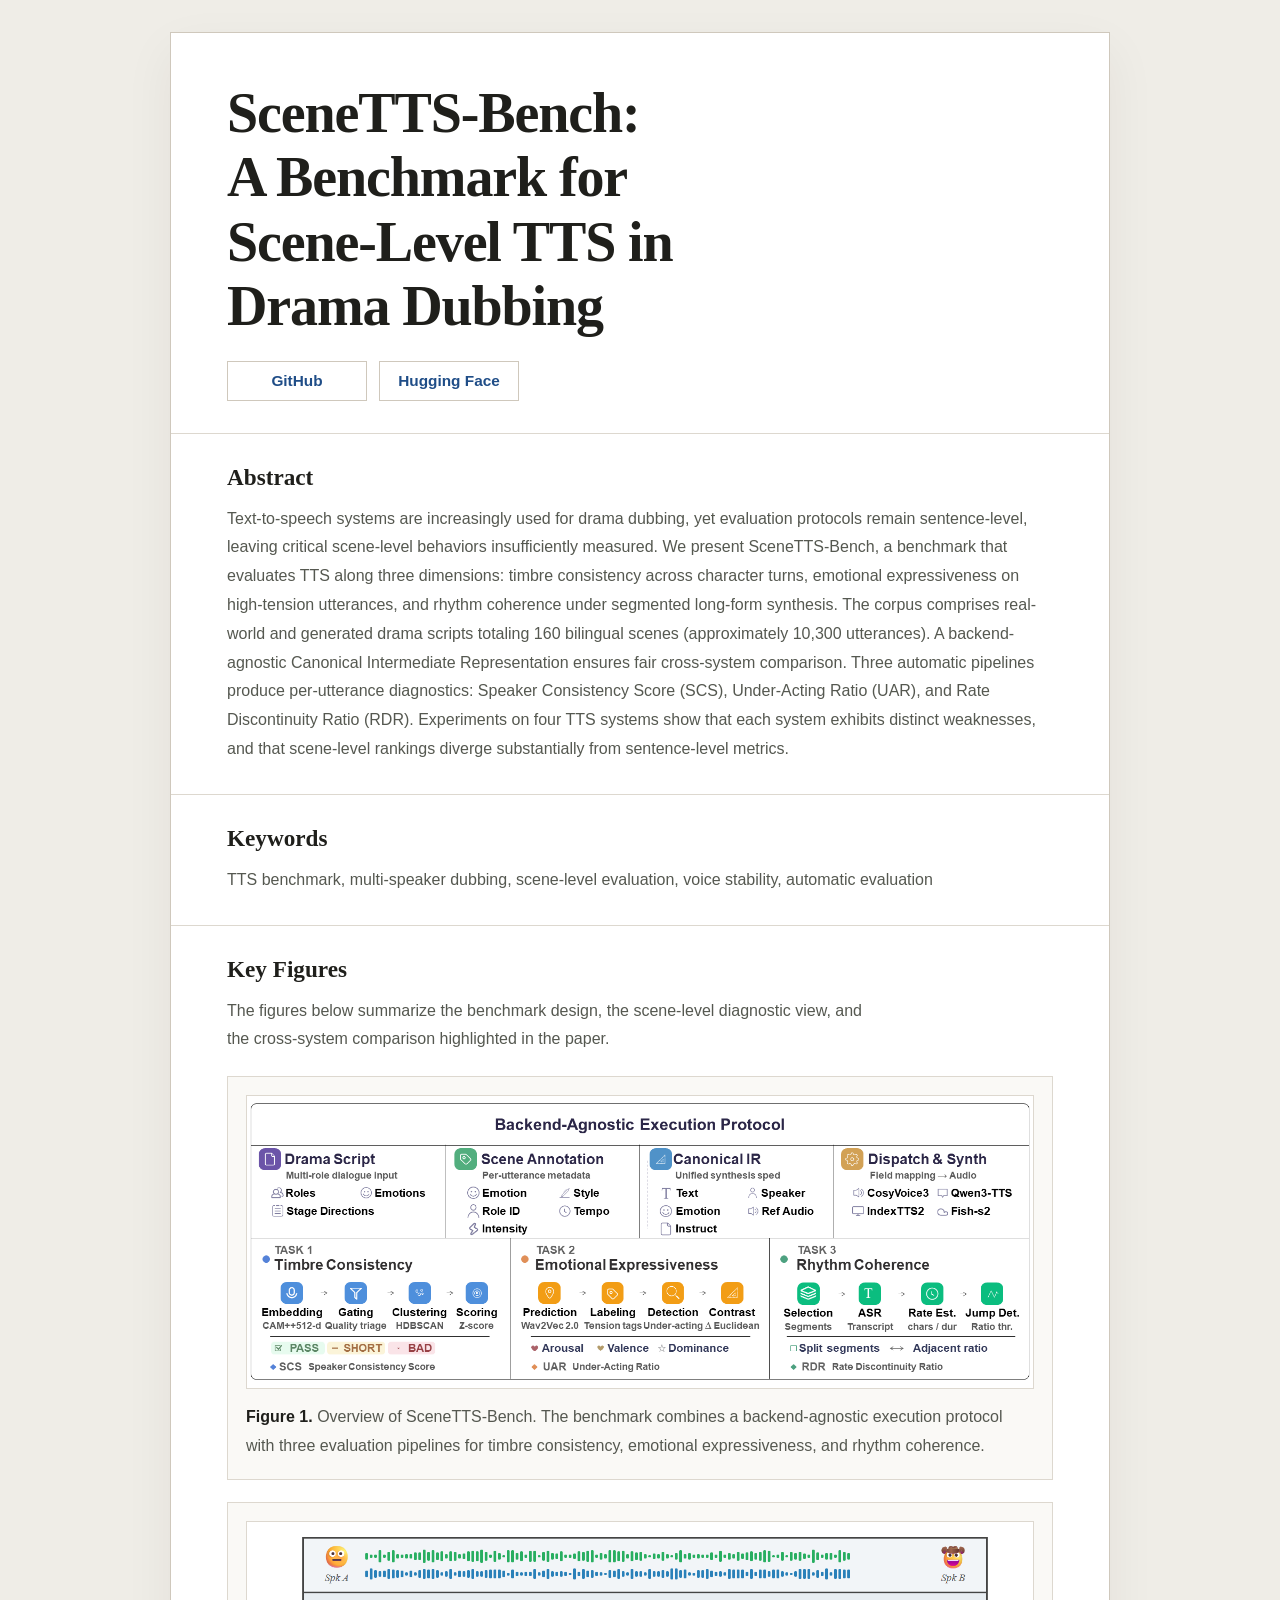
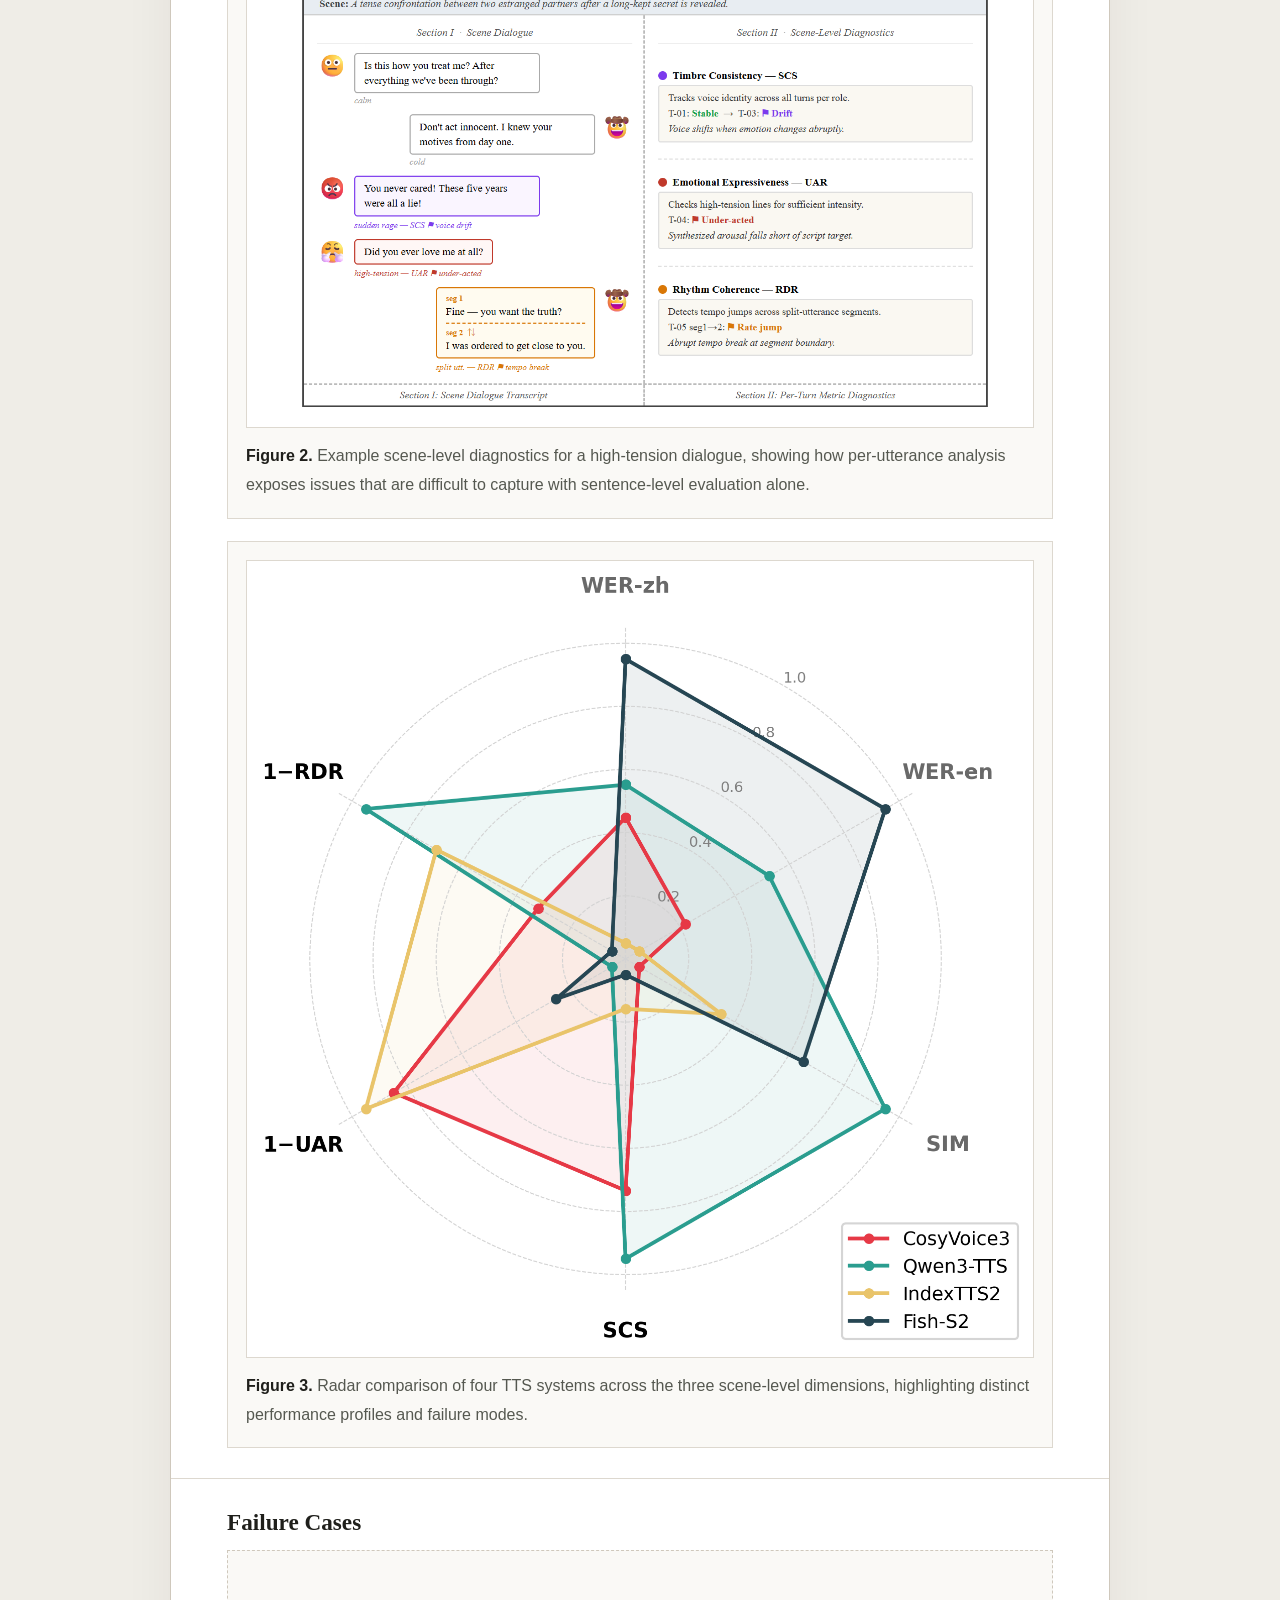
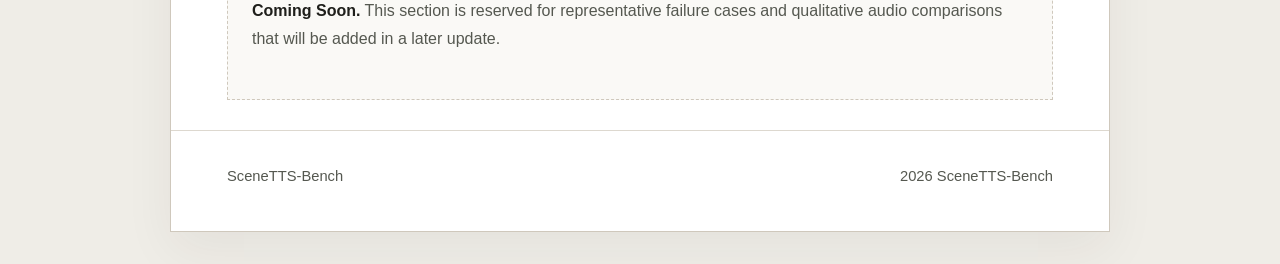
==== commit d3fb1880: "feat(项目站): 收敛首页为学术论文版式 - 将首页重构为标题、资源链接、Abstract、Keywords、Key Figures 的论文页结构  - 去除展示型字体和玻璃卡片风格，改为更克制的" ====
--- a/site/index.html
+++ b/site/index.html
@@ -4,155 +4,98 @@
   <meta charset="UTF-8">
   <meta name="viewport" content="width=device-width, initial-scale=1.0">
   <title>SceneTTS-Bench</title>
-  <meta name="description" content="SceneTTS-Bench project page.">
-  <link rel="preconnect" href="https://fonts.googleapis.com">
-  <link rel="preconnect" href="https://fonts.gstatic.com" crossorigin>
-  <link href="https://fonts.googleapis.com/css2?family=Instrument+Serif:ital@0;1&family=Space+Grotesk:wght@400;500;700&display=swap" rel="stylesheet">
+  <meta
+    name="description"
+    content="SceneTTS-Bench project page for scene-level TTS evaluation in drama dubbing."
+  >
   <link rel="stylesheet" href="./assets/styles.css">
 </head>
-<body class="paper-page">
+<body>
   <div class="page-shell">
+    <header class="page-header">
+      <h1>SceneTTS-Bench: A Benchmark for Scene-Level TTS in Drama Dubbing</h1>
+      <nav class="resource-links" aria-label="Project links">
+        <a class="resource-link" href="https://github.com/piedpiperG/SceneTTS-Bench-Eval" target="_blank" rel="noreferrer">
+          GitHub
+        </a>
+        <a class="resource-link" href="https://huggingface.co/datasets/isabeth/SceneTTS-Bench" target="_blank" rel="noreferrer">
+          Hugging Face
+        </a>
+      </nav>
+    </header>
+
     <main class="paper-layout">
-      <section class="hero-card">
-        <p class="eyebrow">Project Page</p>
-        <h1>SceneTTS-Bench: A Benchmark for Scene-Level TTS in Drama Dubbing</h1>
-        <p class="hero-subtitle">
-          SceneTTS-Bench is a scene-level benchmark for drama dubbing TTS, designed to
-          evaluate whether systems can preserve character identity, express dramatic tension,
-          and keep long-form rhythm coherent across multi-turn dialogue.
+      <section class="paper-section" aria-labelledby="abstract-title">
+        <h2 id="abstract-title">Abstract</h2>
+        <p>
+          Text-to-speech systems are increasingly used for drama dubbing, yet evaluation
+          protocols remain sentence-level, leaving critical scene-level behaviors insufficiently
+          measured. We present SceneTTS-Bench, a benchmark that evaluates TTS along three
+          dimensions: timbre consistency across character turns, emotional expressiveness on
+          high-tension utterances, and rhythm coherence under segmented long-form synthesis.
+          The corpus comprises real-world and generated drama scripts totaling 160 bilingual
+          scenes (approximately 10,300 utterances). A backend-agnostic Canonical Intermediate
+          Representation ensures fair cross-system comparison. Three automatic pipelines produce
+          per-utterance diagnostics: Speaker Consistency Score (SCS), Under-Acting Ratio (UAR),
+          and Rate Discontinuity Ratio (RDR). Experiments on four TTS systems show that each
+          system exhibits distinct weaknesses, and that scene-level rankings diverge
+          substantially from sentence-level metrics.
+        </p>
+      </section>
+
+      <section class="paper-section" aria-labelledby="keywords-title">
+        <h2 id="keywords-title">Keywords</h2>
+        <p class="keyword-list">
+          TTS benchmark, multi-speaker dubbing, scene-level evaluation, voice stability,
+          automatic evaluation
+        </p>
+      </section>
+
+      <section class="paper-section" aria-labelledby="figures-title">
+        <h2 id="figures-title">Key Figures</h2>
+        <p class="section-note">
+          The figures below summarize the benchmark design, the scene-level diagnostic view,
+          and the cross-system comparison highlighted in the paper.
         </p>
 
-        <div class="hero-meta">
-          <span class="hero-pill">160 bilingual scenes</span>
-          <span class="hero-pill">~10,300 utterances</span>
-          <span class="hero-pill">SCS / UAR / RDR</span>
+        <div class="figure-list">
+          <figure class="paper-figure">
+            <img src="./assets/main_pic_final.png" alt="Overview of the SceneTTS-Bench pipeline">
+            <figcaption>
+              <strong>Figure 1.</strong> Overview of SceneTTS-Bench. The benchmark combines a
+              backend-agnostic execution protocol with three evaluation pipelines for timbre
+              consistency, emotional expressiveness, and rhythm coherence.
+            </figcaption>
+          </figure>
+
+          <figure class="paper-figure">
+            <img src="./assets/exp_data.png" alt="Scene-level diagnostic example for a high-tension dialogue">
+            <figcaption>
+              <strong>Figure 2.</strong> Example scene-level diagnostics for a high-tension
+              dialogue, showing how per-utterance analysis exposes issues that are difficult to
+              capture with sentence-level evaluation alone.
+            </figcaption>
+          </figure>
+
+          <figure class="paper-figure">
+            <img src="./assets/radar_chart_v2.png" alt="Radar comparison of four TTS systems on SceneTTS-Bench">
+            <figcaption>
+              <strong>Figure 3.</strong> Radar comparison of four TTS systems across the three
+              scene-level dimensions, highlighting distinct performance profiles and failure
+              modes.
+            </figcaption>
+          </figure>
         </div>
       </section>
 
-      <section class="content-card about-card">
-        <div class="section-head">
-          <p class="eyebrow">Overview</p>
-          <h2>About This Work</h2>
-        </div>
-        <div class="content-stack">
-          <p class="lead-paragraph">
-            SceneTTS-Bench reframes TTS evaluation around scene-level performance in drama
-            dubbing. Instead of scoring isolated utterances only, it checks whether a system can
-            act consistently across a whole scene.
-          </p>
+      <section class="paper-section" aria-labelledby="cases-title">
+        <h2 id="cases-title">Failure Cases</h2>
+        <div class="placeholder-box">
           <p>
-            The benchmark focuses on three dimensions that matter in multi-role dialogue:
-            <strong>SCS</strong> for timbre consistency across character turns,
-            <strong>UAR</strong> for under-acting on high-tension lines, and
-            <strong>RDR</strong> for rhythm discontinuity under segmented long-form synthesis.
-          </p>
-          <p>
-            A backend-agnostic Canonical IR keeps evaluation conditions aligned across different
-            TTS systems, while automatic pipelines produce interpretable scene-level diagnostics
-            instead of a single undifferentiated score.
+            <strong>Coming Soon.</strong> This section is reserved for representative failure
+            cases and qualitative audio comparisons that will be added in a later update.
           </p>
         </div>
-      </section>
-
-      <section class="content-card resource-card">
-        <div class="section-head">
-          <p class="eyebrow">Resources</p>
-          <h2>Project Links</h2>
-        </div>
-        <p class="resource-intro">
-          Access the evaluation code and the public benchmark dataset from the official project
-          repositories.
-        </p>
-        <div class="link-row">
-          <a class="resource-link" href="https://github.com/piedpiperG/SceneTTS-Bench-Eval" target="_blank" rel="noreferrer">
-            <span class="resource-label">GitHub</span>
-            <strong>SceneTTS-Bench-Eval</strong>
-            <em>Evaluation code, scripts, and benchmark implementation</em>
-          </a>
-          <a class="resource-link" href="https://huggingface.co/datasets/isabeth/SceneTTS-Bench" target="_blank" rel="noreferrer">
-            <span class="resource-label">Hugging Face</span>
-            <strong>SceneTTS-Bench Dataset</strong>
-            <em>Benchmark data and public dataset entry</em>
-          </a>
-        </div>
-      </section>
-
-      <section class="content-card cases-card" aria-labelledby="curated-cases-title">
-        <div class="section-head">
-          <p class="eyebrow">Curated Cases</p>
-          <h2 id="curated-cases-title">Failure Cases by Task</h2>
-        </div>
-        <div class="cases-intro">
-          <p>
-            The page below surfaces interpretable benchmark cases for the three core scene-level
-            tasks. Each example comes from the benchmark outputs already selected for manual
-            review.
-          </p>
-          <p>
-            Note: the benchmark implementation exports rhythm-jump examples under Task 4, while
-            the demo page presents them as <strong>Task 3</strong> to match the paper-facing task
-            narration.
-          </p>
-        </div>
-
-        <div class="cases-switcher" role="tablist" aria-label="Case tasks">
-          <button class="case-tab is-active" type="button" data-task="task1" role="tab" aria-selected="true">
-            Task 1
-          </button>
-          <button class="case-tab" type="button" data-task="task2" role="tab" aria-selected="false">
-            Task 2
-          </button>
-          <button class="case-tab" type="button" data-task="task3" role="tab" aria-selected="false">
-            Task 3
-          </button>
-        </div>
-
-        <div id="cases-status" class="cases-status" aria-live="polite">Loading curated cases...</div>
-        <div id="cases-root" class="cases-root"></div>
-      </section>
-
-      <section class="section-head section-block">
-        <p class="eyebrow">Figures</p>
-        <h2>Paper Figures</h2>
-      </section>
-
-      <section class="figure-grid" aria-label="Figures">
-        <article class="figure-card">
-          <div class="figure-copy">
-            <p class="figure-label">Figure 1</p>
-            <h3>Benchmark Overview</h3>
-            <p>
-              The overall pipeline combines a backend-agnostic execution protocol with three
-              diagnostic evaluation tracks for timbre consistency, emotional expressiveness,
-              and rhythm coherence.
-            </p>
-          </div>
-          <img src="./assets/main_pic_final.png" alt="Overview of SceneTTS-Bench benchmark pipeline">
-        </article>
-
-        <article class="figure-card">
-          <div class="figure-copy">
-            <p class="figure-label">Figure 2</p>
-            <h3>Scene-Level Diagnostic Example</h3>
-            <p>
-              An example scene showing how SceneTTS-Bench surfaces per-utterance issues in
-              speaker stability, emotional delivery, and segmented synthesis rhythm.
-            </p>
-          </div>
-          <img src="./assets/exp_data.png" alt="Example diagnostics for a high-tension dialogue scene">
-        </article>
-
-        <article class="figure-card">
-          <div class="figure-copy">
-            <p class="figure-label">Figure 3</p>
-            <h3>System Comparison Radar</h3>
-            <p>
-              A compact comparison of four TTS systems across the three scene-level benchmark
-              dimensions, highlighting different model strengths and failure modes.
-            </p>
-          </div>
-          <img src="./assets/radar_chart_v2.png" alt="Radar chart comparing four TTS systems on SceneTTS-Bench">
-        </article>
       </section>
     </main>
 
--- a/site/assets/styles.css
+++ b/site/assets/styles.css
@@ -1,17 +1,14 @@
 :root {
-  --bg: #fcfbf7;
-  --bg-soft: #f5f2ea;
-  --panel: rgba(255, 255, 255, 0.82);
-  --panel-strong: rgba(255, 255, 255, 0.94);
-  --line: rgba(35, 54, 74, 0.1);
-  --text: #18212b;
-  --text-dim: #536273;
-  --accent: #7f5af0;
-  --accent-soft: #eef2ff;
-  --shadow: 0 24px 80px rgba(103, 114, 148, 0.14);
-  --radius-xl: 30px;
-  --radius-lg: 22px;
-  --max-width: 1080px;
+  --bg: #efede7;
+  --panel: #ffffff;
+  --panel-soft: #faf9f6;
+  --line: #ddd8cf;
+  --line-strong: #cfc8bc;
+  --text: #1f1f1b;
+  --text-muted: #555850;
+  --link: #1f4d87;
+  --shadow: 0 18px 48px rgba(43, 42, 38, 0.06);
+  --max-width: 940px;
 }
 
 * {
@@ -21,12 +18,9 @@
 body {
   margin: 0;
   min-height: 100vh;
+  background: var(--bg);
   color: var(--text);
-  font-family: "Space Grotesk", "Noto Sans SC", "PingFang SC", sans-serif;
-  background:
-    radial-gradient(circle at top left, rgba(189, 223, 255, 0.75), transparent 32%),
-    radial-gradient(circle at top right, rgba(255, 230, 207, 0.8), transparent 28%),
-    linear-gradient(180deg, #fffdf9 0%, #f8f4ed 100%);
+  font-family: "Helvetica Neue", Arial, sans-serif;
 }
 
 a {
@@ -41,357 +35,118 @@
 
 .page-shell {
   width: min(calc(100% - 32px), var(--max-width));
-  margin: 0 auto;
-  padding: 40px 0 36px;
+  margin: 32px auto;
+  background: var(--panel);
+  border: 1px solid var(--line-strong);
+  box-shadow: var(--shadow);
+}
+
+.page-header {
+  padding: 48px 56px 32px;
+}
+
+.page-header h1 {
+  margin: 0;
+  max-width: 16ch;
+  font-family: Georgia, "Times New Roman", serif;
+  font-size: clamp(2.4rem, 5vw, 3.5rem);
+  line-height: 1.15;
+  letter-spacing: -0.02em;
+}
+
+.resource-links {
+  display: flex;
+  flex-wrap: wrap;
+  gap: 12px;
+  margin-top: 22px;
+}
+
+.resource-link {
+  display: inline-flex;
+  align-items: center;
+  justify-content: center;
+  min-width: 140px;
+  padding: 10px 16px;
+  border: 1px solid var(--line-strong);
+  background: var(--panel);
+  color: var(--link);
+  font-size: 0.96rem;
+  font-weight: 600;
+  transition: background 0.2s ease, border-color 0.2s ease;
+}
+
+.resource-link:hover {
+  border-color: var(--link);
+  background: #f5f8fc;
 }
 
 .paper-layout {
   display: grid;
-  gap: 22px;
 }
 
-.hero-card,
-.content-card,
-.figure-card {
-  border: 1px solid var(--line);
-  border-radius: var(--radius-xl);
-  background: var(--panel);
-  box-shadow: var(--shadow);
-  backdrop-filter: blur(18px);
+.paper-section {
+  padding: 30px 56px;
+  border-top: 1px solid var(--line);
 }
 
-.hero-card {
-  padding: 40px;
+.paper-section h2 {
+  margin: 0 0 14px;
+  font-family: Georgia, "Times New Roman", serif;
+  font-size: 1.45rem;
+  font-weight: 700;
 }
 
-.content-card,
-.figure-card {
-  padding: 32px;
-}
-
-.eyebrow {
-  margin: 0 0 14px;
-  color: var(--accent);
-  font-size: 0.8rem;
-  font-weight: 700;
-  letter-spacing: 0.16em;
-  text-transform: uppercase;
-}
-
-.hero-card h1,
-.section-head h2 {
+.paper-section p,
+.paper-section figcaption {
   margin: 0;
-  font-family: "Instrument Serif", Georgia, serif;
-  letter-spacing: -0.03em;
-}
-
-.hero-card h1 {
-  max-width: 14ch;
-  font-size: clamp(3rem, 7vw, 5.2rem);
-  line-height: 0.94;
-}
-
-.hero-subtitle,
-.footer {
-  color: var(--text-dim);
+  color: var(--text-muted);
+  font-size: 1rem;
   line-height: 1.8;
 }
 
-.hero-subtitle {
-  max-width: 52rem;
-  margin: 18px 0 0;
-  font-size: 1.05rem;
+.keyword-list {
+  color: var(--text);
 }
 
-.hero-meta {
-  display: flex;
-  flex-wrap: wrap;
-  gap: 10px;
-  margin-top: 28px;
+.section-note {
+  max-width: 72ch;
 }
 
-.hero-pill {
-  padding: 10px 14px;
-  border: 1px solid rgba(127, 90, 240, 0.12);
-  border-radius: 999px;
-  background: var(--panel-strong);
-  color: var(--text);
-  font-size: 0.92rem;
-  font-weight: 500;
+.figure-list {
+  display: grid;
+  gap: 22px;
+  margin-top: 22px;
 }
 
-.link-row {
-  display: grid;
-  grid-template-columns: repeat(2, minmax(0, 1fr));
-  gap: 16px;
-  margin-top: 24px;
+.paper-figure {
+  margin: 0;
+  padding: 18px;
+  border: 1px solid var(--line);
+  background: var(--panel-soft);
 }
 
-.resource-link {
-  display: grid;
-  gap: 6px;
-  padding: 18px 20px;
-  border: 1px solid rgba(127, 90, 240, 0.12);
-  border-radius: var(--radius-lg);
-  background: var(--panel-strong);
-  transition: transform 0.2s ease, box-shadow 0.2s ease, border-color 0.2s ease;
+.paper-figure img {
+  width: 100%;
+  border: 1px solid var(--line);
+  background: var(--panel);
 }
 
-.resource-link:hover {
-  transform: translateY(-2px);
-  border-color: rgba(127, 90, 240, 0.28);
-  box-shadow: 0 18px 40px rgba(127, 90, 240, 0.1);
+.paper-figure figcaption {
+  margin-top: 14px;
 }
 
-.resource-label {
-  color: var(--accent);
-  font-size: 0.78rem;
-  font-weight: 700;
-  letter-spacing: 0.14em;
-  text-transform: uppercase;
+.paper-figure strong,
+.placeholder-box strong {
+  color: var(--text);
 }
 
-.resource-link strong {
-  font-size: 1.05rem;
-}
-
-.resource-link em {
-  color: var(--text-dim);
-  font-style: normal;
-}
-
-.section-head {
-  margin-bottom: 16px;
-}
-
-.section-head h2 {
-  font-size: clamp(2rem, 4vw, 3rem);
-}
-
-.content-stack {
-  display: grid;
-  gap: 14px;
-}
-
-.cases-card {
-  display: grid;
-  gap: 20px;
-}
-
-.cases-intro {
-  display: grid;
-  gap: 12px;
-}
-
-.content-card p,
-.resource-intro,
-.figure-copy p {
-  margin: 0;
-  font-size: 1rem;
-  color: var(--text-dim);
-  line-height: 1.8;
-}
-
-.lead-paragraph {
-  color: var(--text);
-  font-size: 1.08rem;
-}
-
-.section-block {
-  margin-top: 8px;
-  padding: 0 4px;
-}
-
-.cases-switcher {
+.placeholder-box {
+  min-height: 150px;
+  padding: 24px;
+  border: 1px dashed var(--line-strong);
+  background: var(--panel-soft);
   display: flex;
-  flex-wrap: wrap;
-  gap: 12px;
-}
-
-.case-tab {
-  padding: 12px 16px;
-  border: 1px solid rgba(24, 33, 43, 0.1);
-  border-radius: 999px;
-  background: rgba(255, 255, 255, 0.72);
-  color: var(--text);
-  font: inherit;
-  font-weight: 600;
-  cursor: pointer;
-  transition: background 0.2s ease, border-color 0.2s ease, transform 0.2s ease;
-}
-
-.case-tab:hover {
-  transform: translateY(-1px);
-  border-color: rgba(127, 90, 240, 0.28);
-}
-
-.case-tab.is-active {
-  border-color: rgba(127, 90, 240, 0.34);
-  background: var(--accent-soft);
-  color: var(--accent);
-}
-
-.cases-status {
-  color: var(--text-dim);
-  font-size: 0.95rem;
-}
-
-.cases-root {
-  display: grid;
-  gap: 18px;
-}
-
-.task-intro {
-  display: grid;
-  gap: 6px;
-}
-
-.task-title {
-  margin: 0;
-  font-size: 1.45rem;
-  font-family: "Instrument Serif", Georgia, serif;
-  letter-spacing: -0.02em;
-}
-
-.task-copy {
-  max-width: 70ch;
-}
-
-.task-group-card {
-  display: grid;
-  gap: 16px;
-  padding: 22px;
-  border: 1px solid rgba(24, 33, 43, 0.08);
-  border-radius: var(--radius-lg);
-  background: rgba(255, 255, 255, 0.72);
-}
-
-.task-group-head {
-  display: grid;
-  gap: 4px;
-}
-
-.task-group-title {
-  margin: 0;
-  font-size: 1.18rem;
-}
-
-.task-group-subtitle {
-  margin: 0;
-  color: var(--text-dim);
-}
-
-.case-pill-row {
-  display: flex;
-  flex-wrap: wrap;
-  gap: 8px;
-}
-
-.case-pill {
-  padding: 7px 10px;
-  border-radius: 999px;
-  background: rgba(24, 33, 43, 0.06);
-  color: var(--text-dim);
-  font-size: 0.82rem;
-  font-weight: 600;
-}
-
-.case-grid {
-  display: grid;
-  gap: 14px;
-}
-
-.case-grid-4 {
-  grid-template-columns: repeat(4, minmax(0, 1fr));
-}
-
-.case-grid-3 {
-  grid-template-columns: repeat(3, minmax(0, 1fr));
-}
-
-.case-grid-2 {
-  grid-template-columns: repeat(2, minmax(0, 1fr));
-}
-
-.audio-case {
-  display: grid;
-  gap: 10px;
-  padding: 16px;
-  border-radius: 18px;
-  background: rgba(255, 255, 255, 0.88);
-  border: 1px solid rgba(24, 33, 43, 0.08);
-}
-
-.audio-case-label {
-  margin: 0;
-  color: var(--accent);
-  font-size: 0.8rem;
-  font-weight: 700;
-  letter-spacing: 0.12em;
-  text-transform: uppercase;
-}
-
-.audio-case-role {
-  margin: 0;
-  color: var(--text);
-  font-size: 0.94rem;
-  font-weight: 700;
-}
-
-.audio-case-text {
-  margin: 0;
-  color: var(--text);
-  line-height: 1.7;
-}
-
-.audio-player {
-  width: 100%;
-}
-
-.audio-case-metrics {
-  display: grid;
-  gap: 6px;
-  margin: 0;
-  padding-left: 18px;
-  color: var(--text-dim);
-  font-size: 0.9rem;
-}
-
-.figure-grid {
-  display: grid;
-  gap: 22px;
-}
-
-.figure-card {
-  display: grid;
-  gap: 20px;
-}
-
-.figure-copy {
-  display: grid;
-  gap: 8px;
-}
-
-.figure-label {
-  color: var(--accent);
-  font-size: 0.8rem;
-  font-weight: 700;
-  letter-spacing: 0.12em;
-  text-transform: uppercase;
-}
-
-.figure-copy h3 {
-  margin: 0;
-  font-size: 1.4rem;
-  font-family: "Instrument Serif", Georgia, serif;
-  letter-spacing: -0.02em;
-}
-
-.figure-card img {
-  width: 100%;
-  border-radius: 18px;
-  border: 1px solid rgba(35, 54, 74, 0.08);
-  background: white;
+  align-items: center;
 }
 
 .footer {
@@ -399,47 +154,40 @@
   justify-content: space-between;
   gap: 12px;
   flex-wrap: wrap;
-  margin-top: 22px;
-  padding: 0 4px;
+  padding: 22px 56px 32px;
+  border-top: 1px solid var(--line);
+  color: var(--text-muted);
   font-size: 0.92rem;
 }
 
 @media (max-width: 720px) {
   .page-shell {
     width: min(calc(100% - 20px), var(--max-width));
-    padding-top: 20px;
+    margin: 16px auto;
   }
 
-  .hero-card,
-  .content-card,
-  .figure-card {
-    padding: 24px;
+  .page-header,
+  .paper-section,
+  .footer {
+    padding-left: 24px;
+    padding-right: 24px;
   }
 
-  .task-group-card {
-    padding: 18px;
+  .page-header {
+    padding-top: 28px;
+    padding-bottom: 24px;
   }
 
-  .link-row {
-    grid-template-columns: 1fr;
+  .paper-section {
+    padding-top: 24px;
+    padding-bottom: 24px;
   }
 
-  .hero-card h1 {
-    font-size: clamp(2.6rem, 14vw, 3.8rem);
+  .resource-link {
+    width: 100%;
   }
 
-  .hero-meta {
-    gap: 8px;
-  }
-
-  .hero-pill {
-    width: 100%;
-    text-align: center;
-  }
-
-  .case-grid-4,
-  .case-grid-3,
-  .case-grid-2 {
-    grid-template-columns: 1fr;
+  .placeholder-box {
+    min-height: 120px;
   }
 }
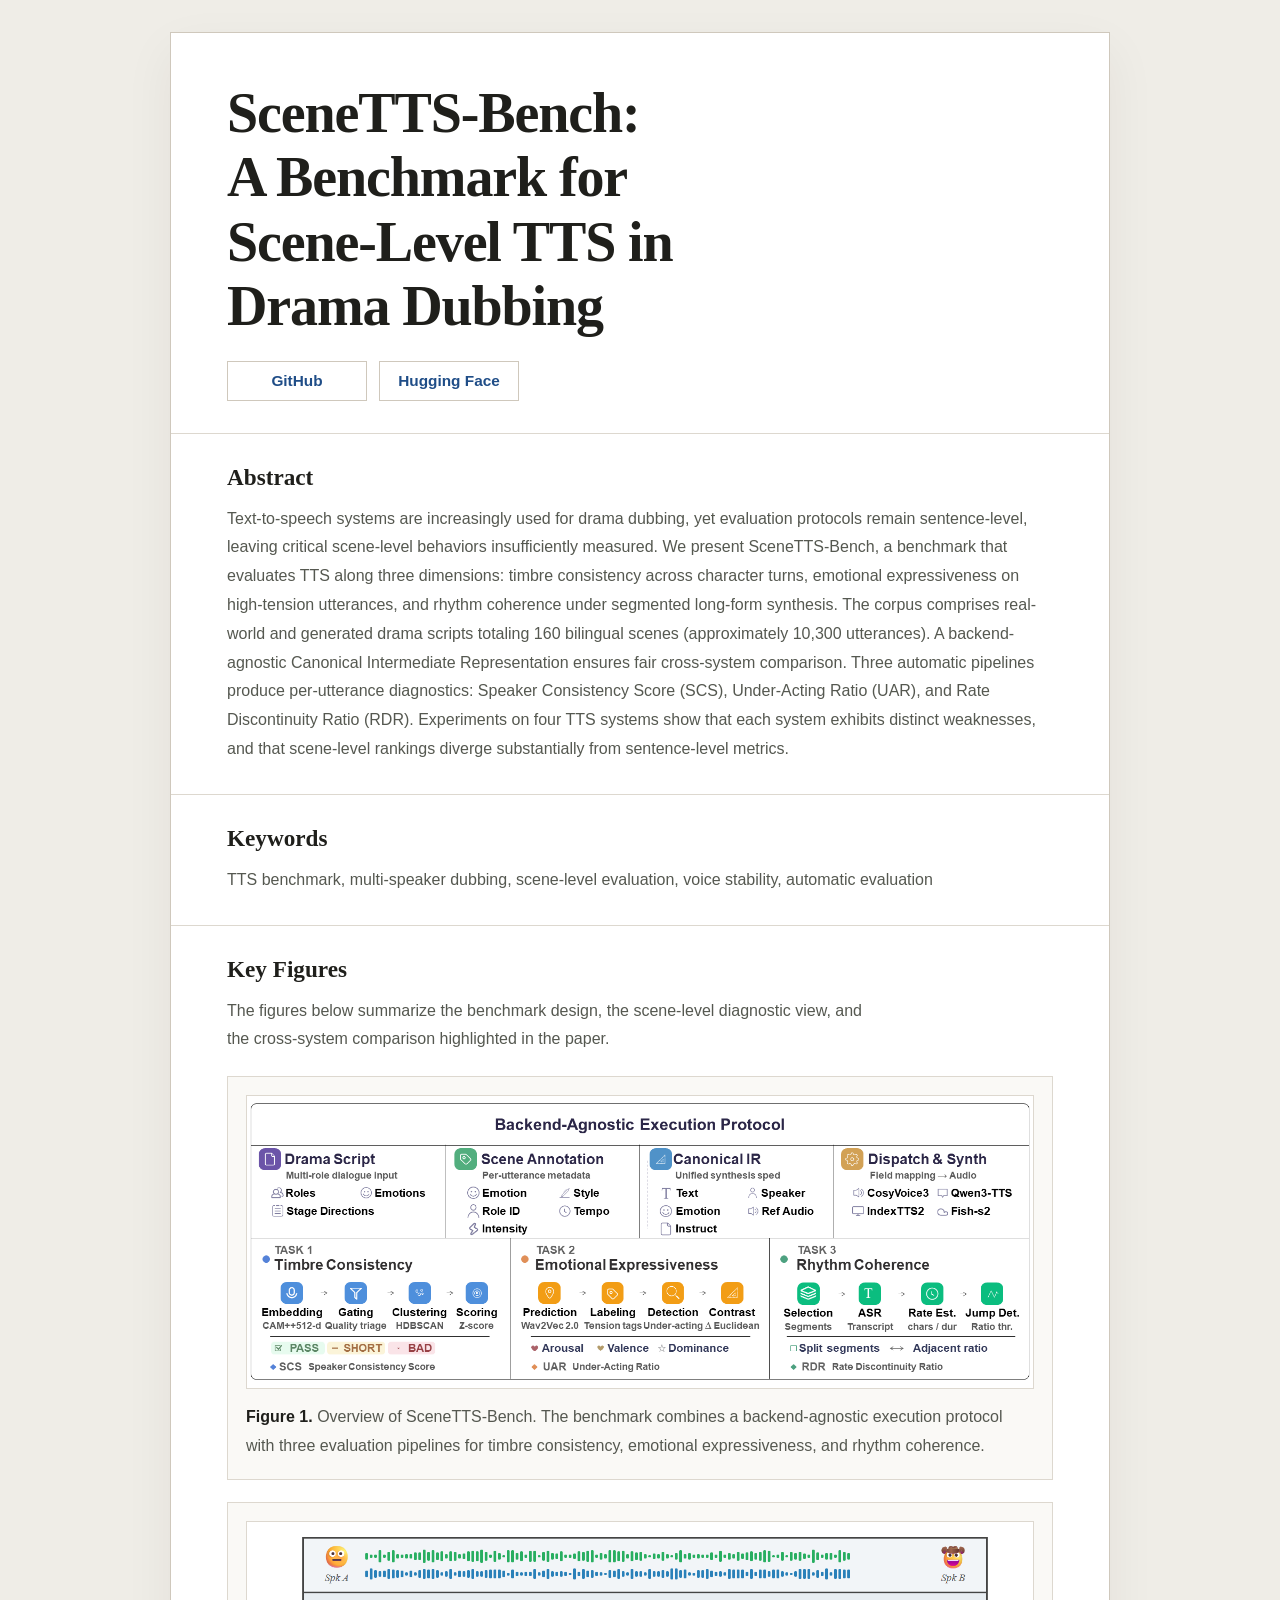
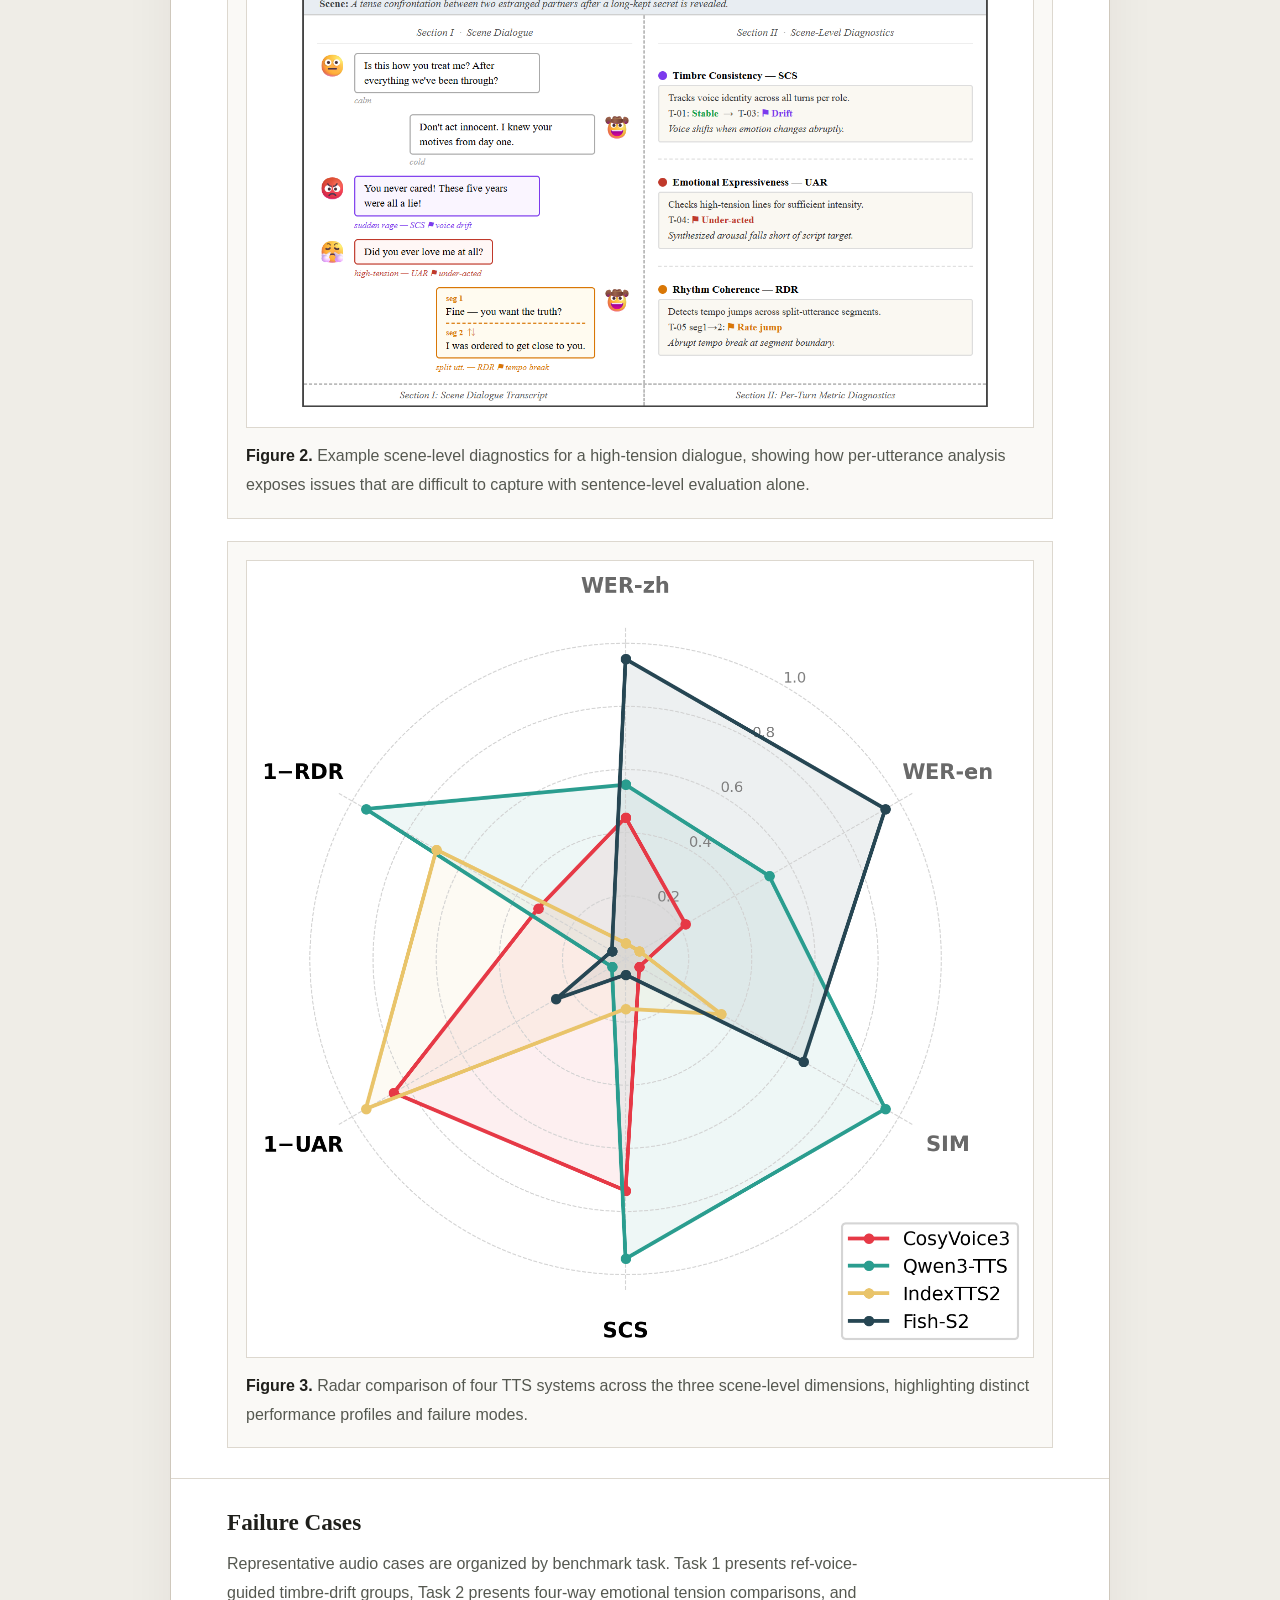
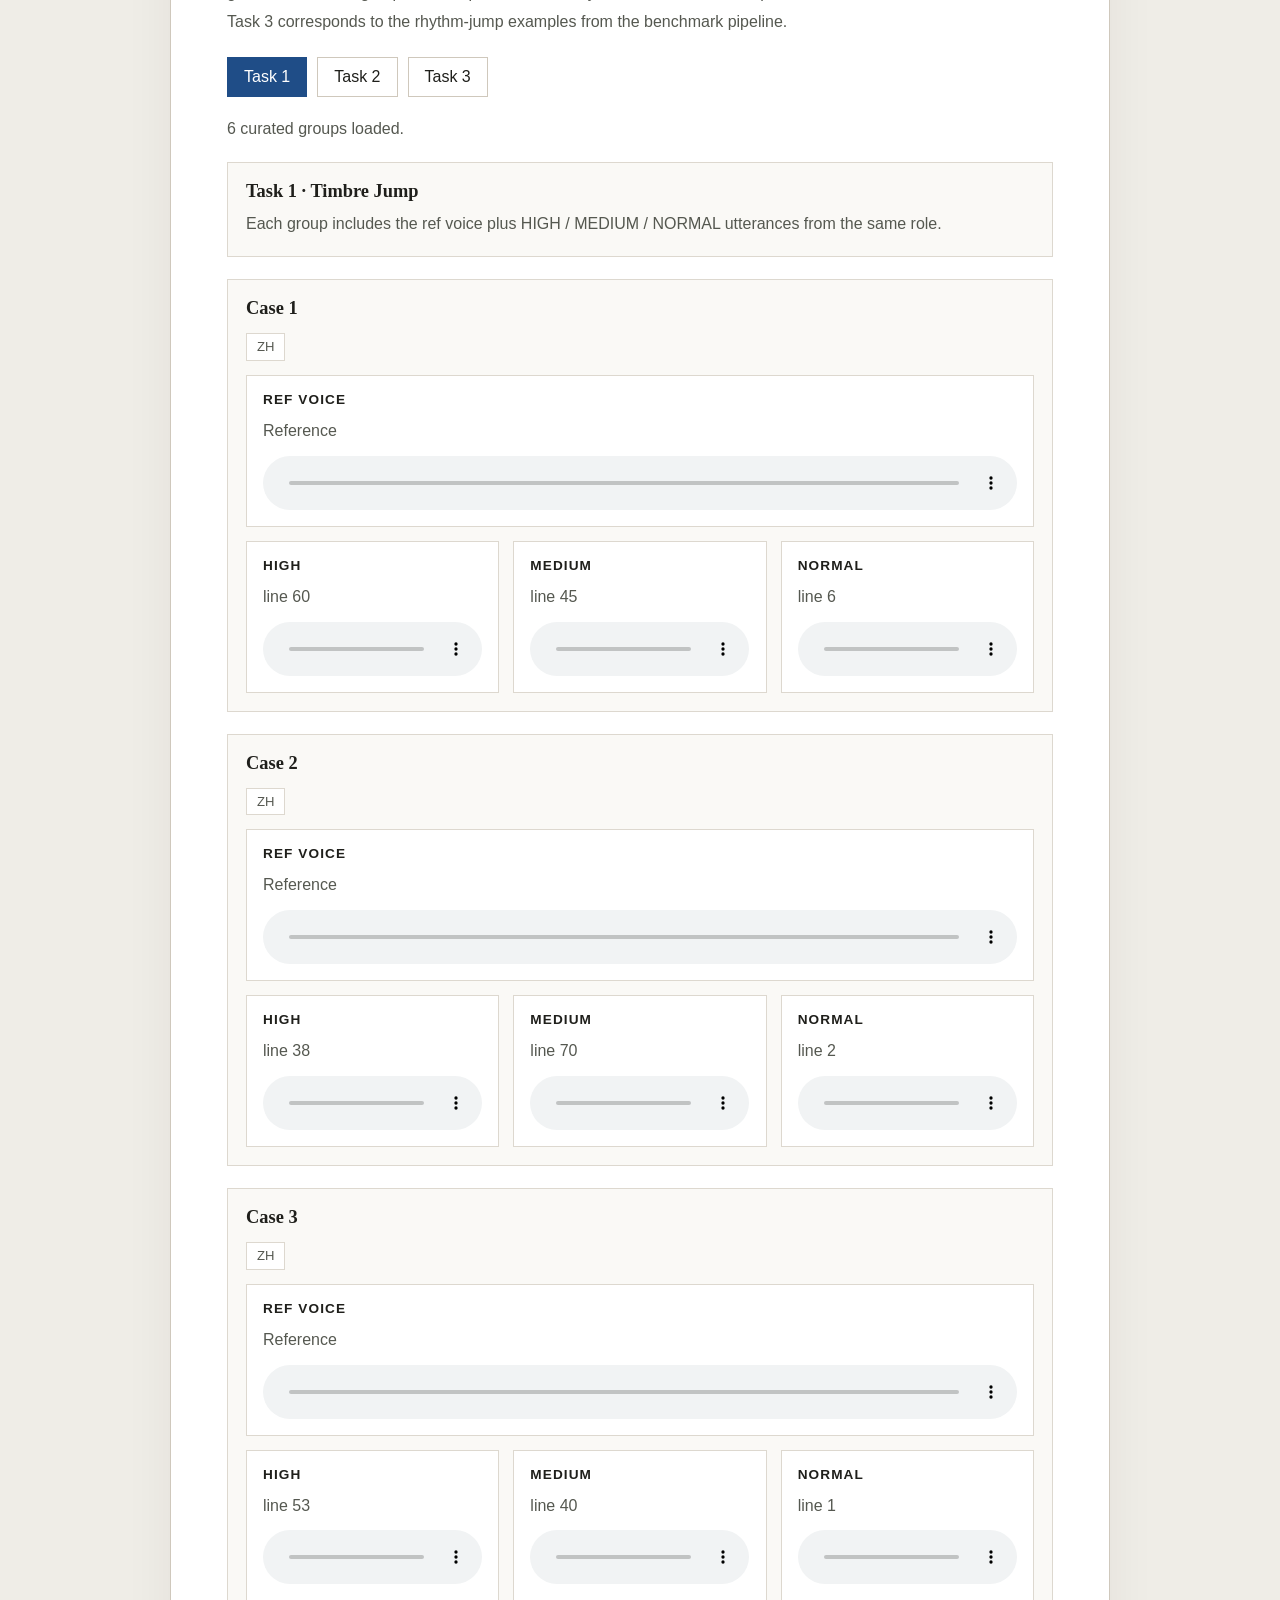
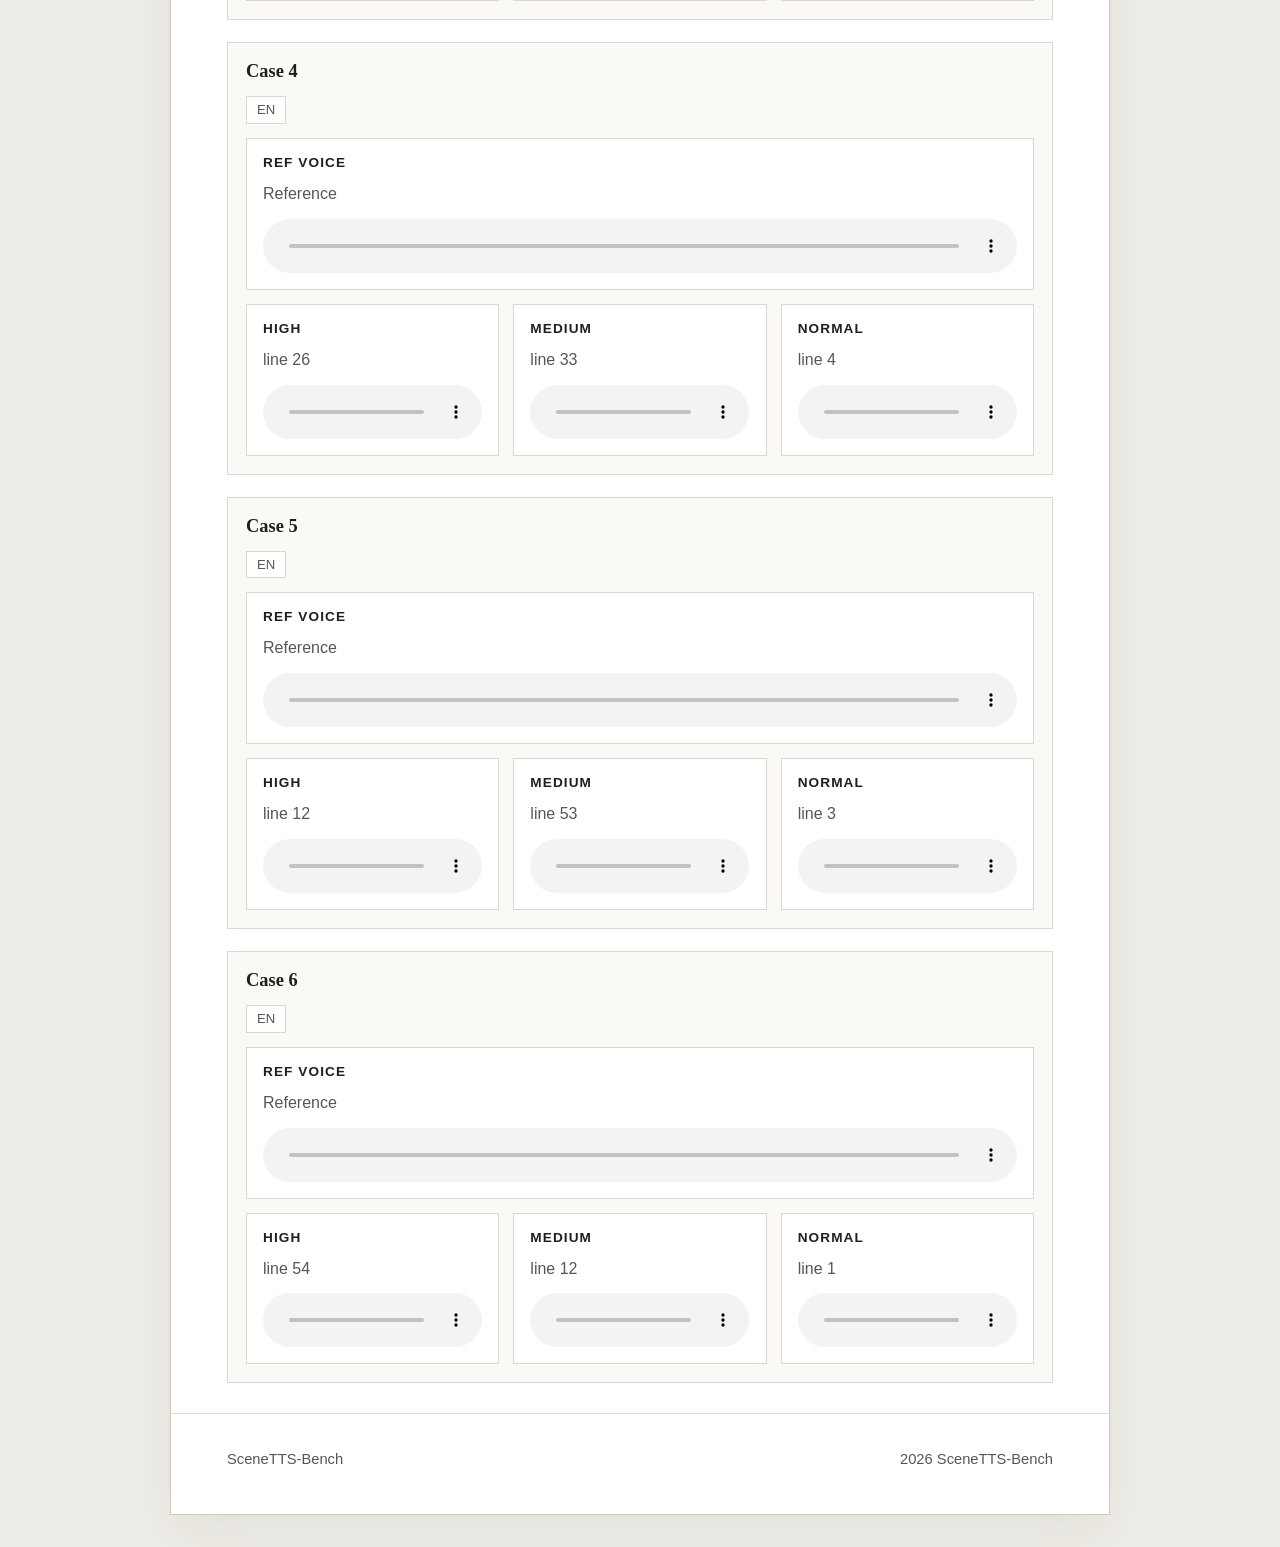
==== commit cfd7902c: "feat(site): 增加三项任务案例展示" ====
--- a/site/index.html
+++ b/site/index.html
@@ -90,11 +90,20 @@
 
       <section class="paper-section" aria-labelledby="cases-title">
         <h2 id="cases-title">Failure Cases</h2>
-        <div class="placeholder-box">
-          <p>
-            <strong>Coming Soon.</strong> This section is reserved for representative failure
-            cases and qualitative audio comparisons that will be added in a later update.
-          </p>
+        <p class="section-note">
+          Representative audio cases are organized by benchmark task. Task 1 presents
+          ref-voice-guided timbre-drift groups, Task 2 presents four-way emotional tension
+          comparisons, and Task 3 corresponds to the rhythm-jump examples from the benchmark
+          pipeline.
+        </p>
+        <div class="cases-panel">
+          <div class="task-switcher" role="tablist" aria-label="Curated task cases">
+            <button class="task-switch is-active" type="button" data-task="task1">Task 1</button>
+            <button class="task-switch" type="button" data-task="task2">Task 2</button>
+            <button class="task-switch" type="button" data-task="task3">Task 3</button>
+          </div>
+          <p class="cases-status" id="cases-status">Loading curated cases…</p>
+          <div id="cases-root" aria-live="polite"></div>
         </div>
       </section>
     </main>
--- a/site/assets/styles.css
+++ b/site/assets/styles.css
@@ -149,6 +149,130 @@
   align-items: center;
 }
 
+.cases-panel {
+  display: grid;
+  gap: 18px;
+  margin-top: 20px;
+}
+
+.task-switcher {
+  display: flex;
+  flex-wrap: wrap;
+  gap: 10px;
+}
+
+.task-switch {
+  padding: 10px 16px;
+  border: 1px solid var(--line-strong);
+  background: var(--panel);
+  color: var(--text);
+  font: inherit;
+  cursor: pointer;
+  transition: background 0.2s ease, color 0.2s ease, border-color 0.2s ease;
+}
+
+.task-switch.is-active,
+.task-switch:hover {
+  background: #1f4d87;
+  border-color: #1f4d87;
+  color: #fff;
+}
+
+.cases-status,
+.cases-intro-text,
+.audio-card-subtitle,
+.audio-card-text {
+  color: var(--text-muted);
+}
+
+.cases-intro {
+  display: grid;
+  gap: 8px;
+  padding: 18px;
+  border: 1px solid var(--line);
+  background: var(--panel-soft);
+}
+
+.cases-intro-title,
+.case-group-title {
+  margin: 0;
+  color: var(--text);
+  font-family: Georgia, "Times New Roman", serif;
+  font-size: 1.15rem;
+}
+
+#cases-root {
+  display: grid;
+  gap: 22px;
+}
+
+.case-group {
+  display: grid;
+  gap: 14px;
+  padding: 18px;
+  border: 1px solid var(--line);
+  background: var(--panel-soft);
+}
+
+.case-grid {
+  display: grid;
+  gap: 14px;
+}
+
+.case-grid-2 {
+  grid-template-columns: repeat(2, minmax(0, 1fr));
+}
+
+.case-grid-3 {
+  grid-template-columns: repeat(3, minmax(0, 1fr));
+}
+
+.case-grid-4 {
+  grid-template-columns: repeat(4, minmax(0, 1fr));
+}
+
+.audio-card {
+  display: grid;
+  gap: 10px;
+  padding: 16px;
+  border: 1px solid var(--line);
+  background: var(--panel);
+}
+
+.audio-card-label {
+  color: var(--text);
+  font-size: 0.85rem;
+  font-weight: 700;
+  letter-spacing: 0.08em;
+  text-transform: uppercase;
+}
+
+.audio-card-subtitle,
+.audio-card-text {
+  margin: 0;
+  line-height: 1.6;
+  font-size: 0.95rem;
+}
+
+.audio-player {
+  width: 100%;
+}
+
+.case-pills {
+  display: flex;
+  flex-wrap: wrap;
+  gap: 8px;
+}
+
+.case-pill {
+  padding: 5px 10px;
+  border: 1px solid var(--line);
+  background: var(--panel);
+  color: var(--text-muted);
+  font-size: 0.82rem;
+  line-height: 1.2;
+}
+
 .footer {
   display: flex;
   justify-content: space-between;
@@ -190,4 +314,10 @@
   .placeholder-box {
     min-height: 120px;
   }
-}
+
+  .case-grid-2,
+  .case-grid-3,
+  .case-grid-4 {
+    grid-template-columns: 1fr;
+  }
+}
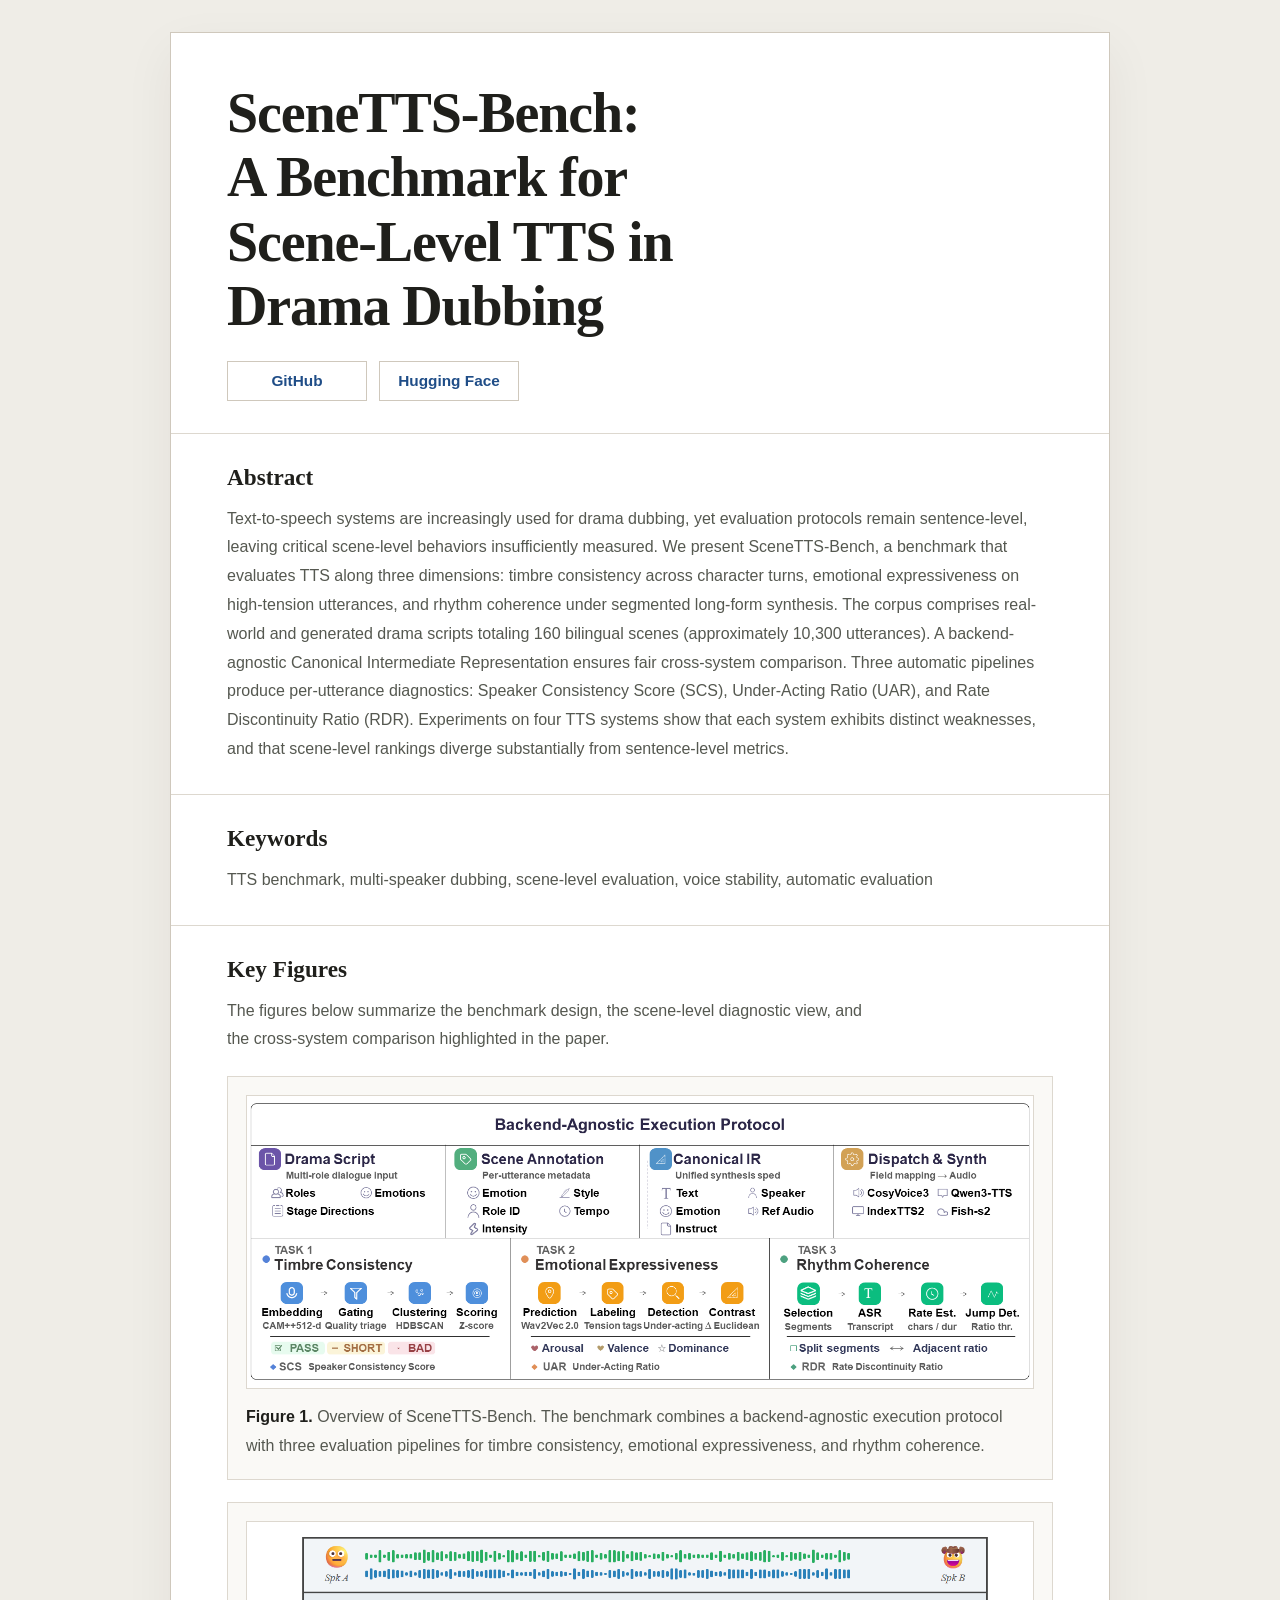
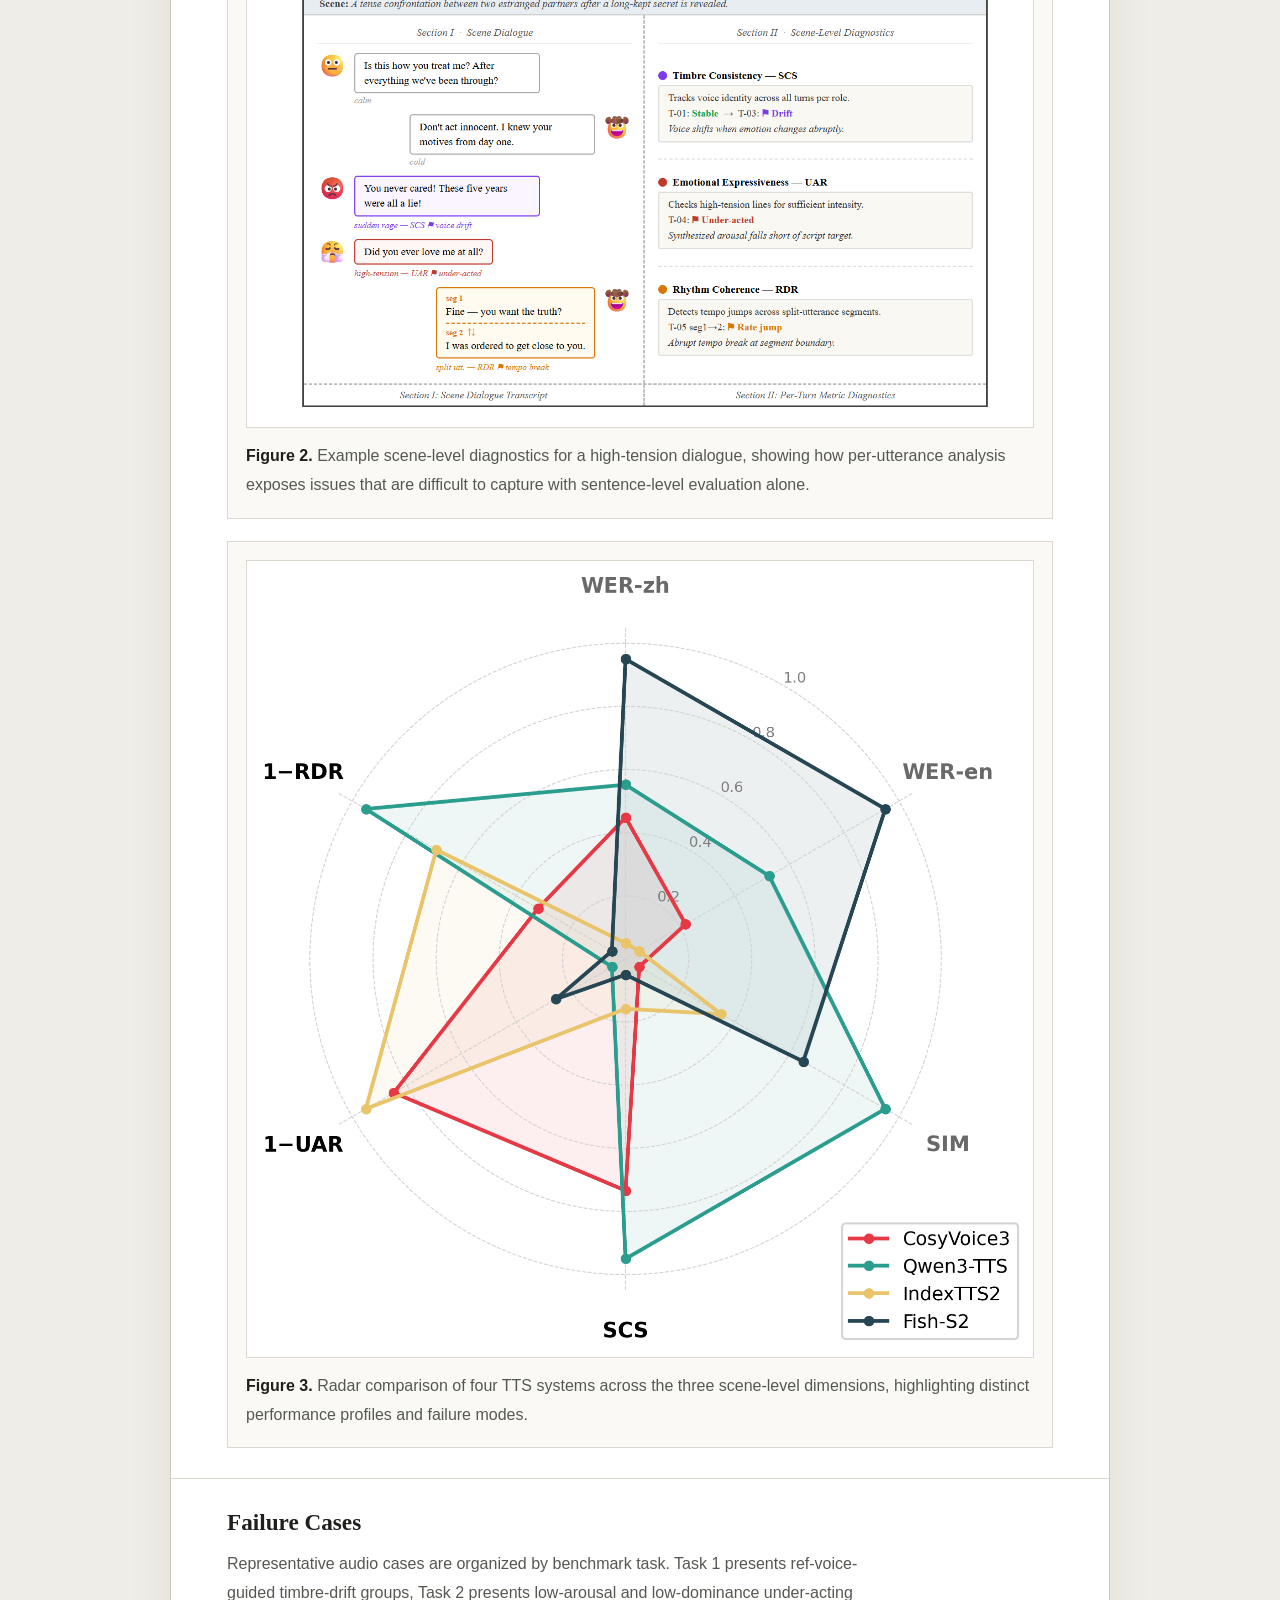
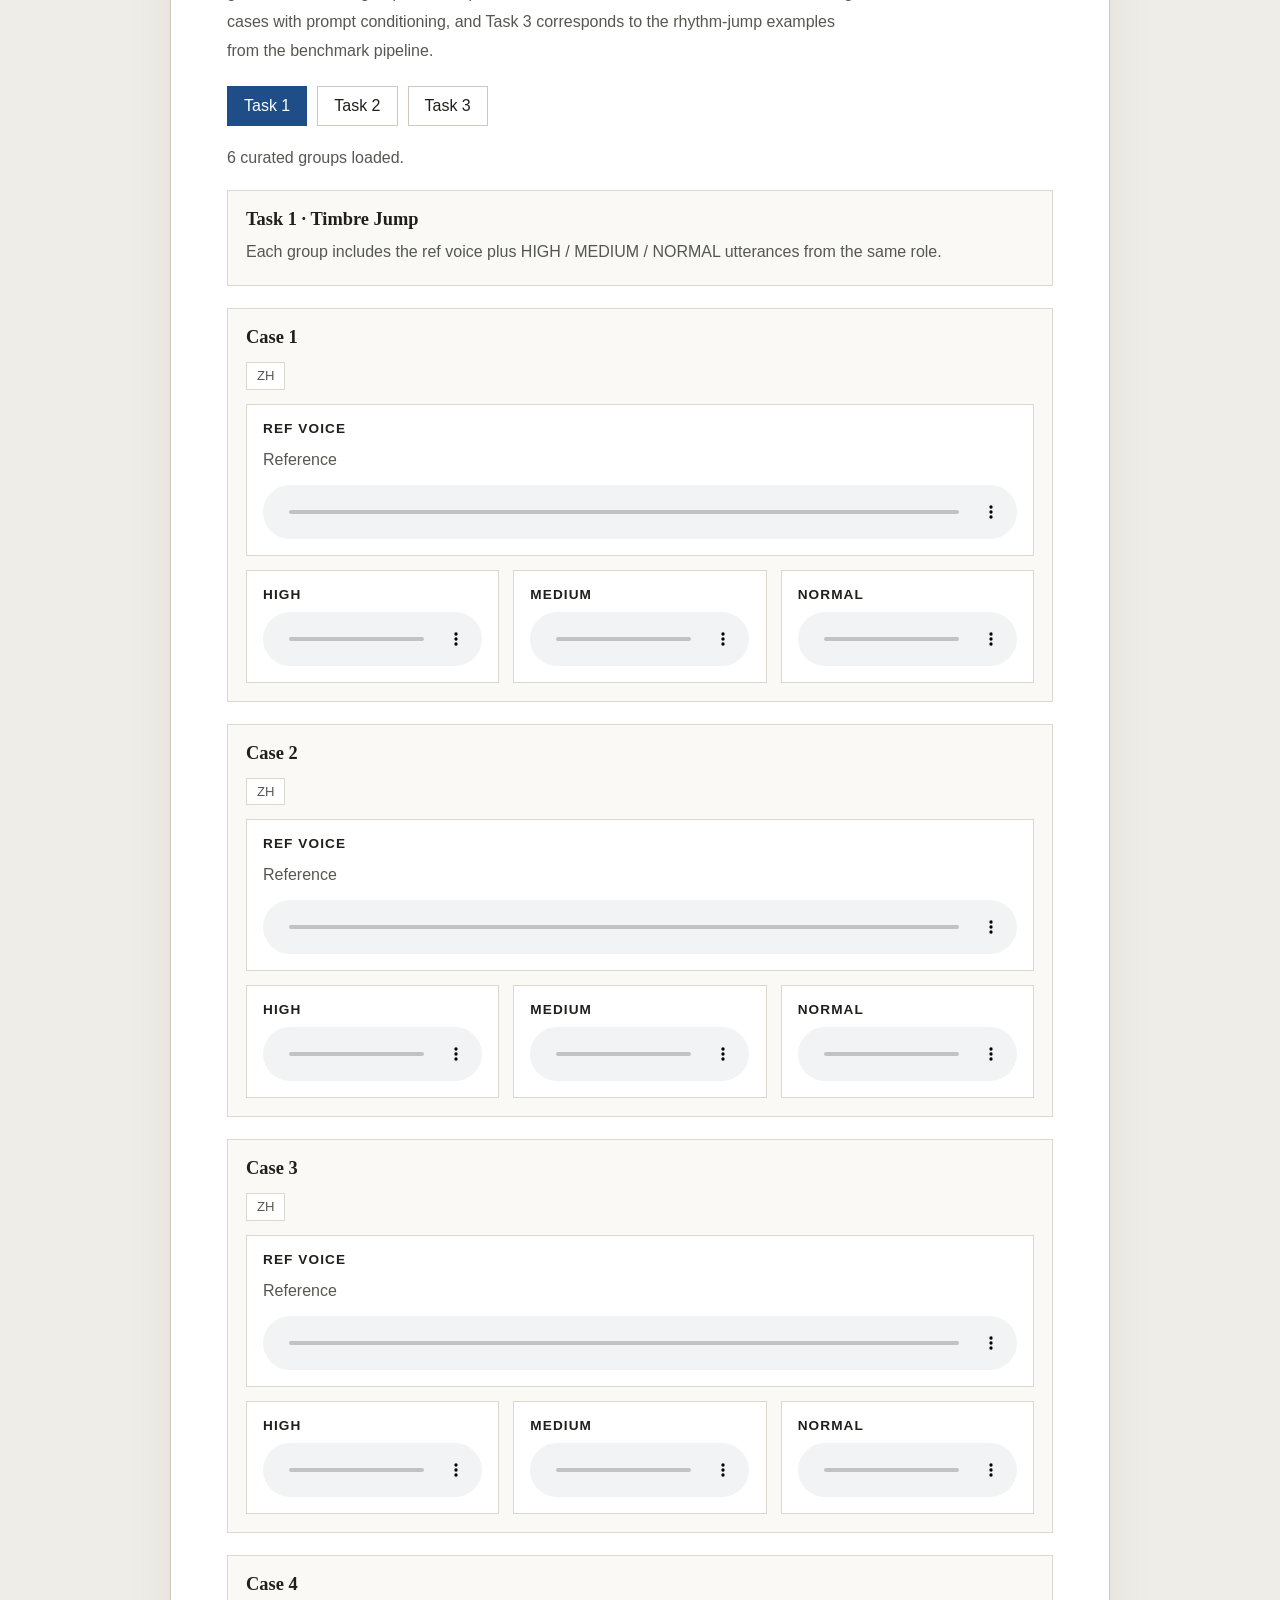
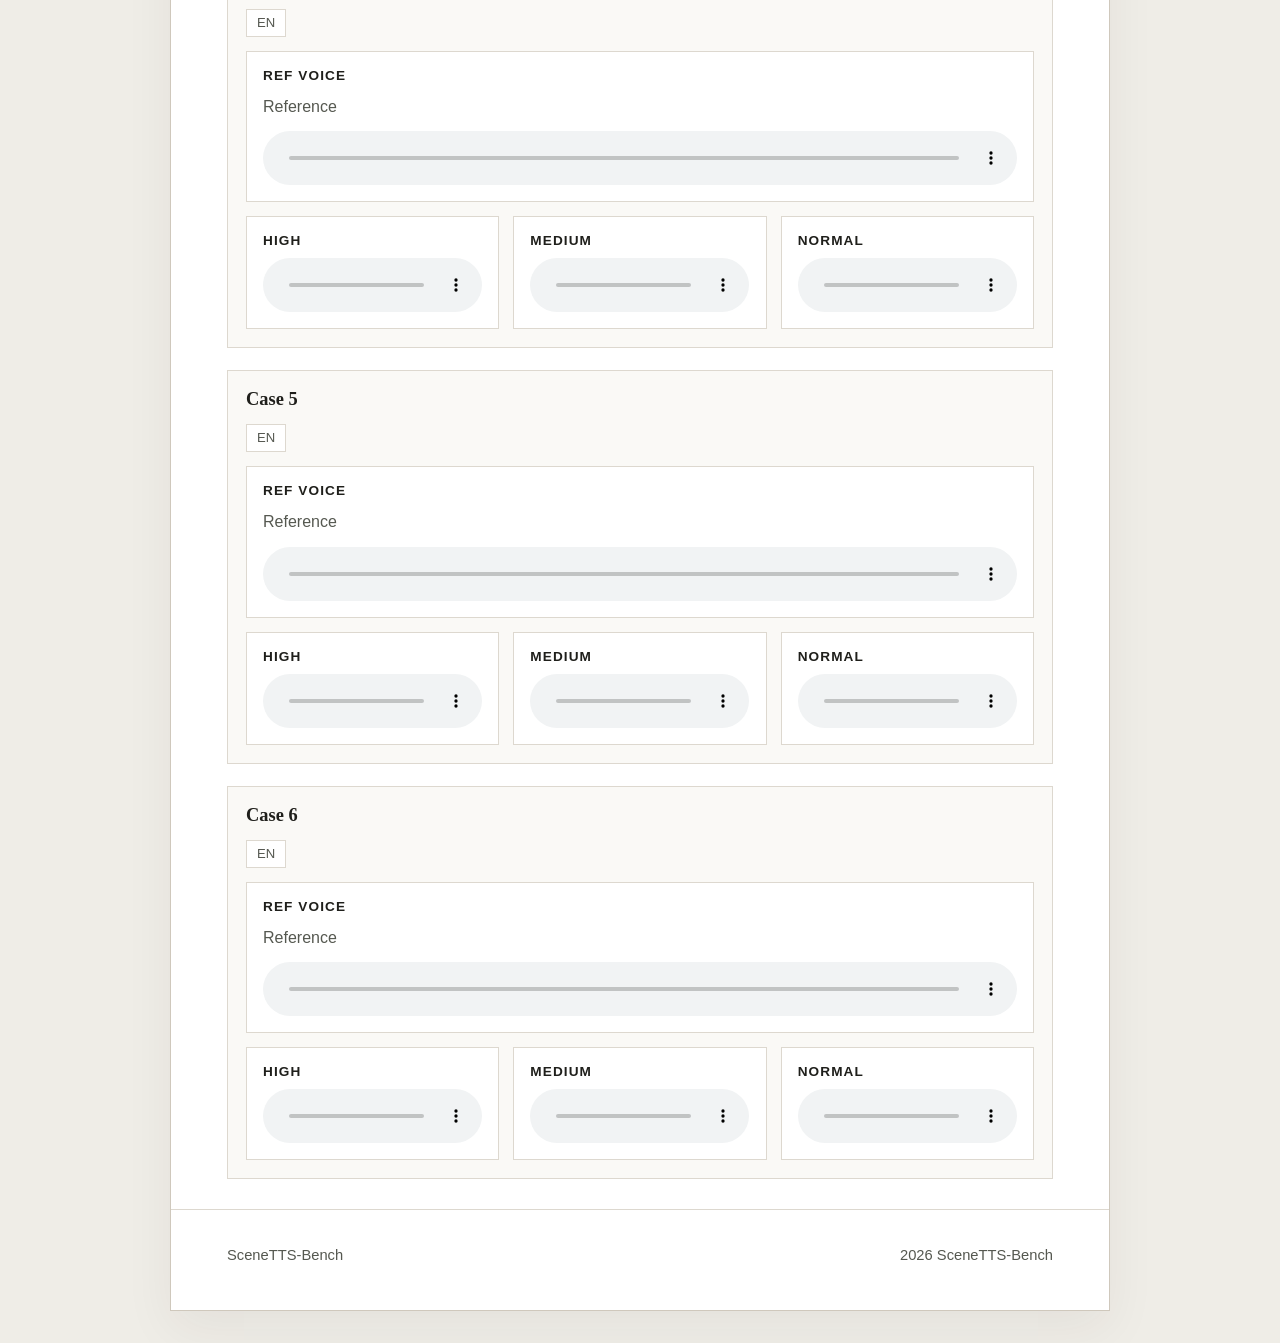
==== commit 7efa8565: "fix(site): 收紧案例页文案与任务一元信息" ====
--- a/site/index.html
+++ b/site/index.html
@@ -92,9 +92,9 @@
         <h2 id="cases-title">Failure Cases</h2>
         <p class="section-note">
           Representative audio cases are organized by benchmark task. Task 1 presents
-          ref-voice-guided timbre-drift groups, Task 2 presents four-way emotional tension
-          comparisons, and Task 3 corresponds to the rhythm-jump examples from the benchmark
-          pipeline.
+          ref-voice-guided timbre-drift groups, Task 2 presents low-arousal and
+          low-dominance under-acting cases with prompt conditioning, and Task 3
+          corresponds to the rhythm-jump examples from the benchmark pipeline.
         </p>
         <div class="cases-panel">
           <div class="task-switcher" role="tablist" aria-label="Curated task cases">
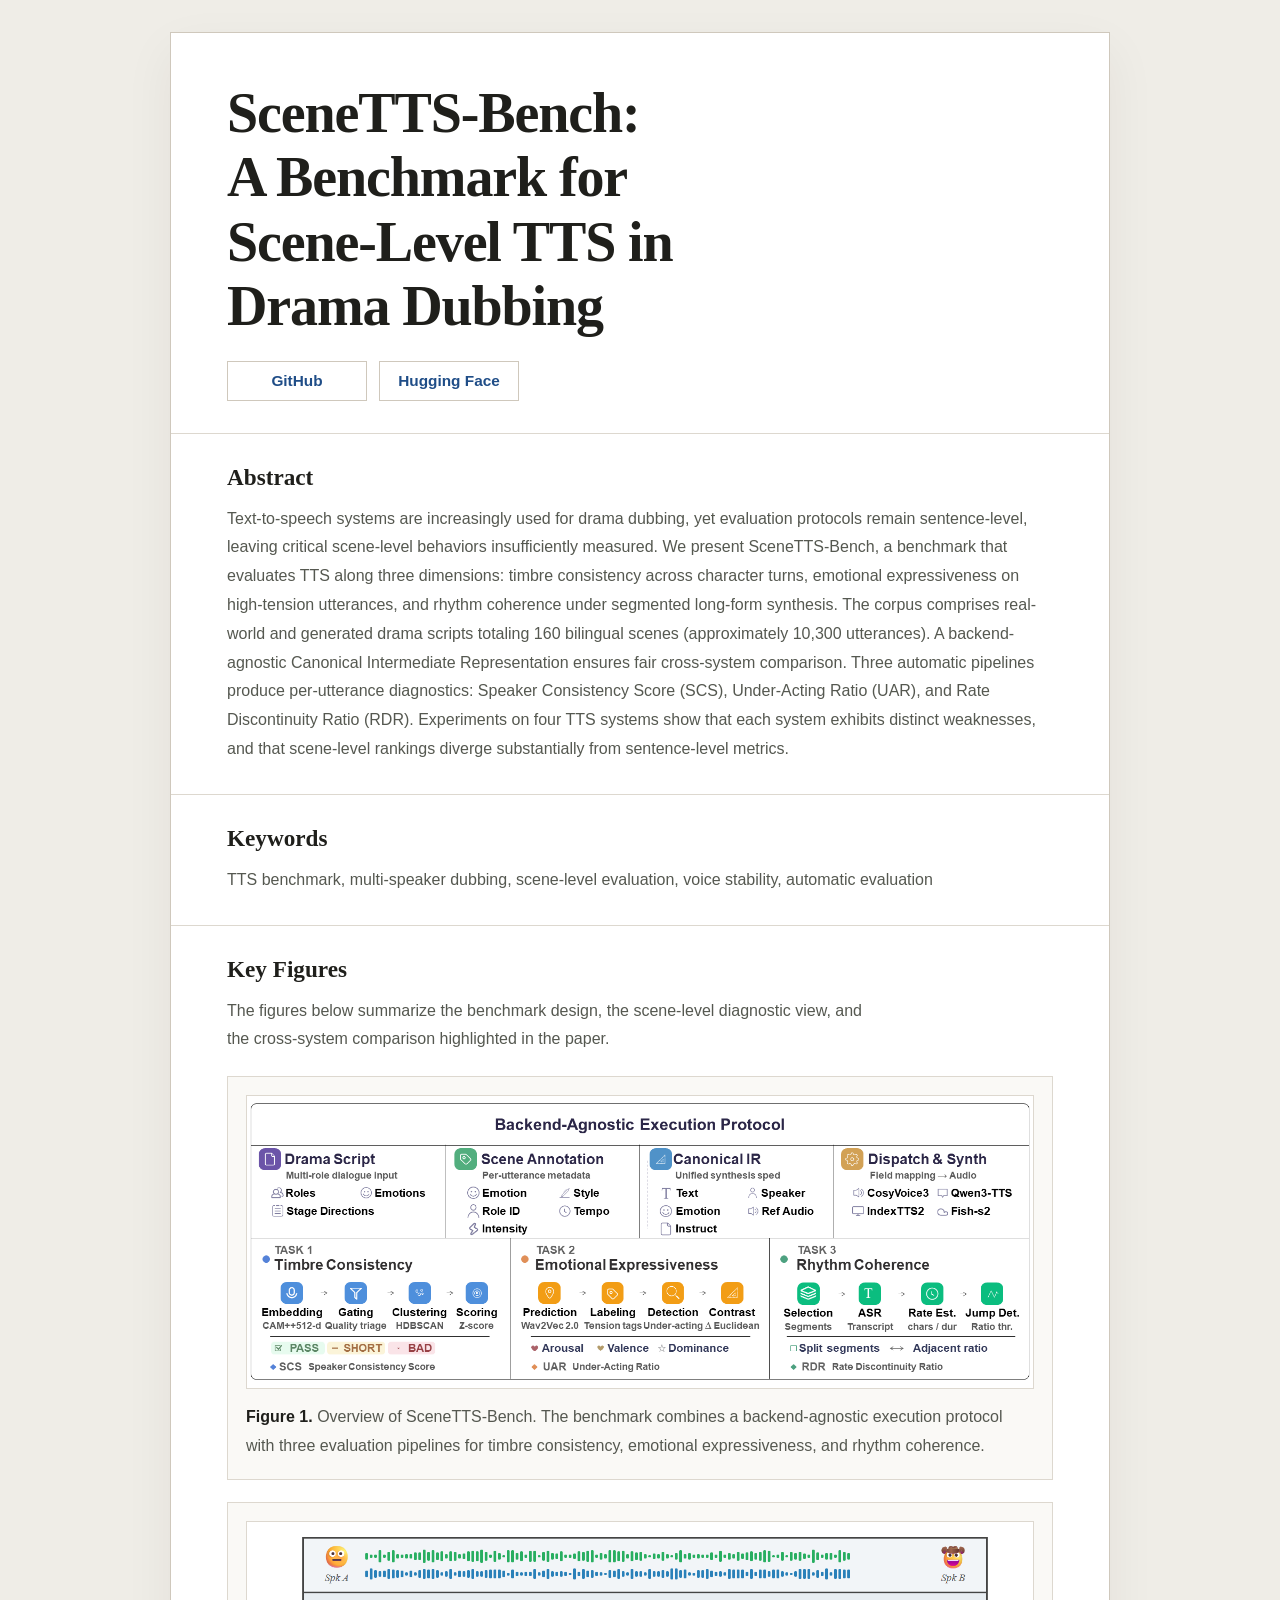
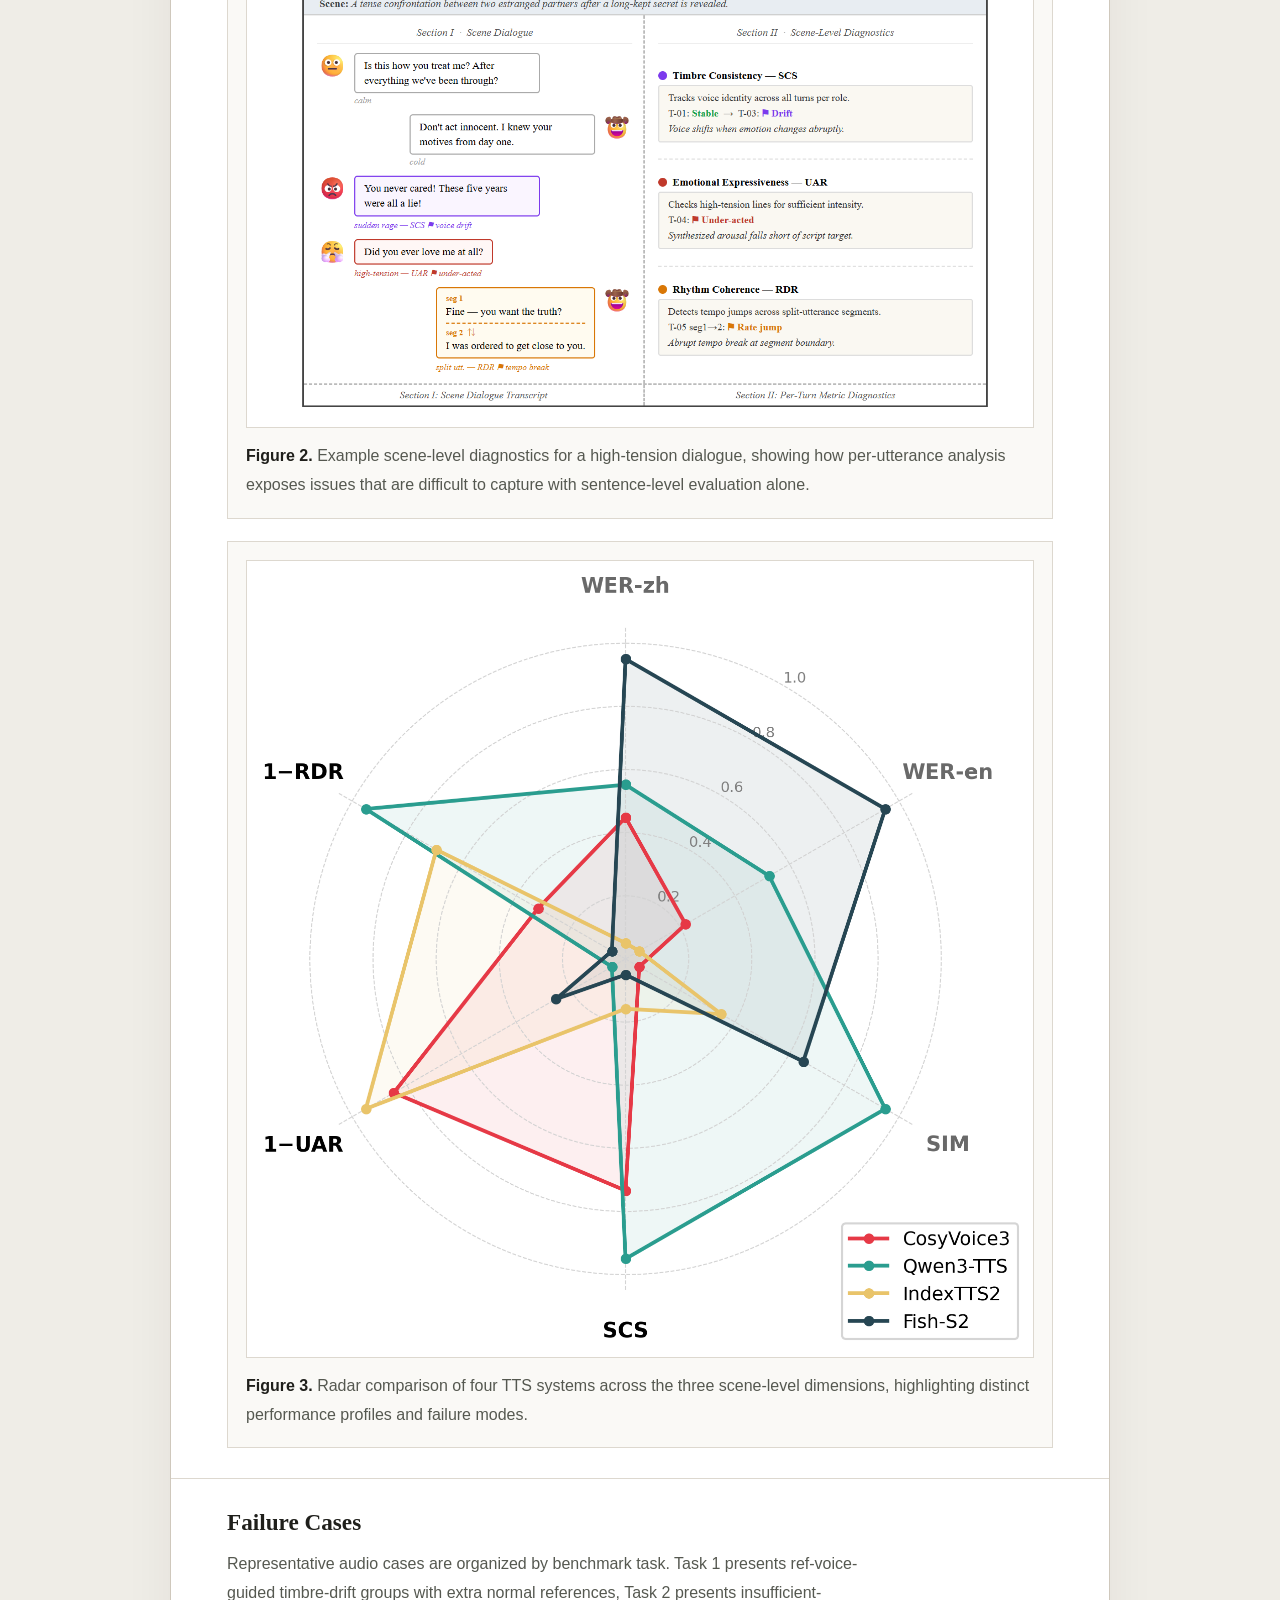
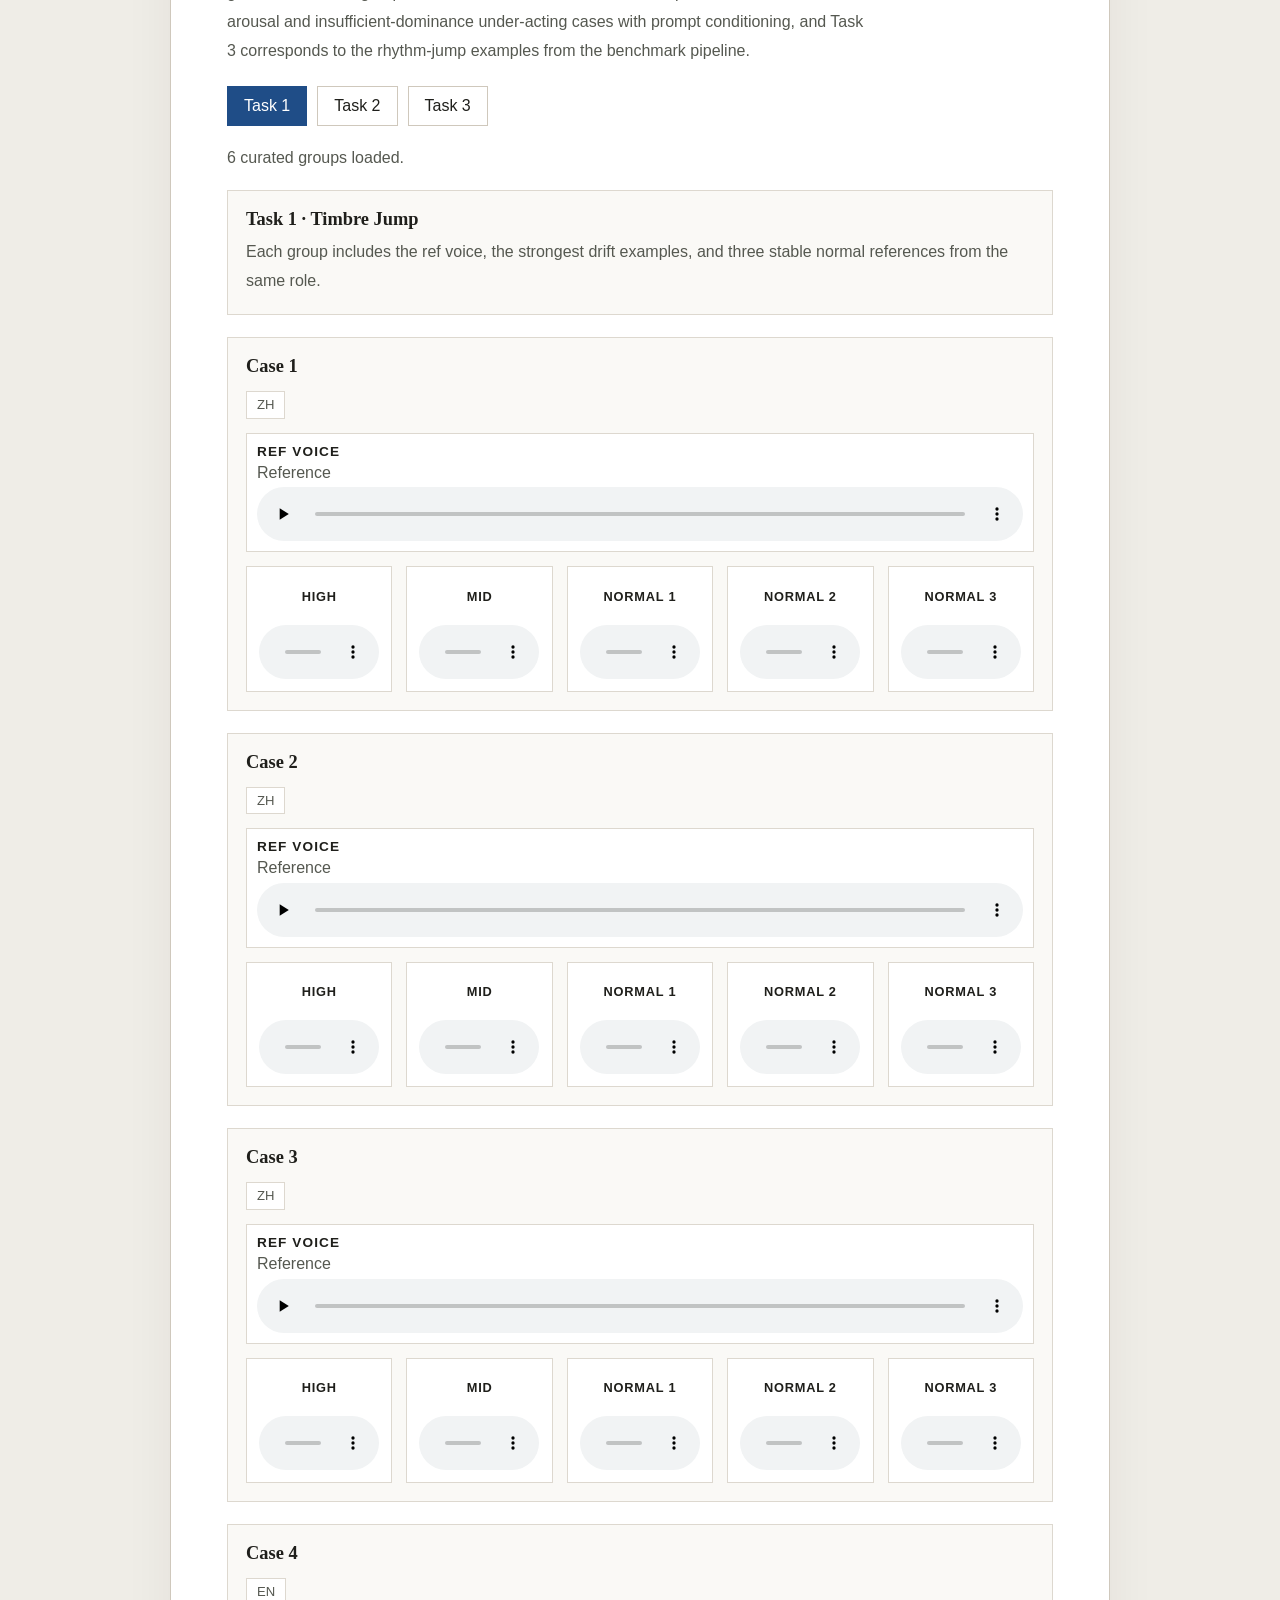
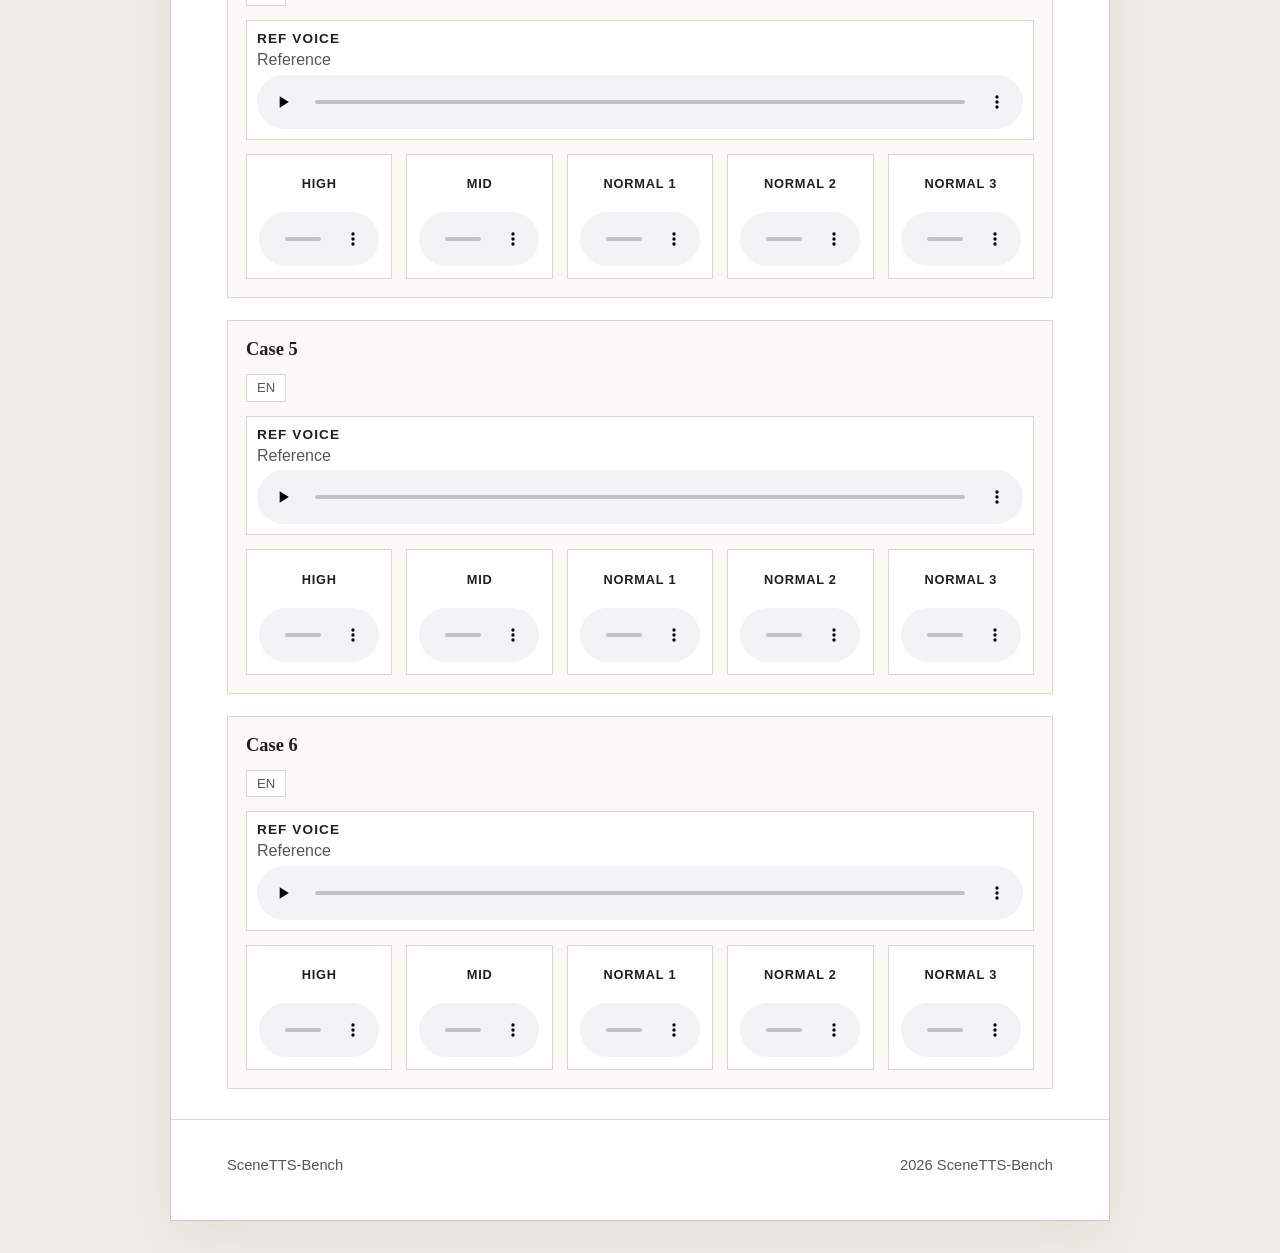
==== commit 020397ec: "fix(site): 修复案例页任务一布局并更新案例资源" ====
--- a/site/index.html
+++ b/site/index.html
@@ -92,9 +92,10 @@
         <h2 id="cases-title">Failure Cases</h2>
         <p class="section-note">
           Representative audio cases are organized by benchmark task. Task 1 presents
-          ref-voice-guided timbre-drift groups, Task 2 presents low-arousal and
-          low-dominance under-acting cases with prompt conditioning, and Task 3
-          corresponds to the rhythm-jump examples from the benchmark pipeline.
+          ref-voice-guided timbre-drift groups with extra normal references, Task 2
+          presents insufficient-arousal and insufficient-dominance under-acting
+          cases with prompt conditioning, and Task 3 corresponds to the
+          rhythm-jump examples from the benchmark pipeline.
         </p>
         <div class="cases-panel">
           <div class="task-switcher" role="tablist" aria-label="Curated task cases">
--- a/site/assets/styles.css
+++ b/site/assets/styles.css
@@ -9,6 +9,11 @@
   --link: #1f4d87;
   --shadow: 0 18px 48px rgba(43, 42, 38, 0.06);
   --max-width: 940px;
+  --font-sans: -apple-system, BlinkMacSystemFont, "Segoe UI", "PingFang SC",
+    "Hiragino Sans GB", "Noto Sans CJK SC", "Microsoft YaHei",
+    "Helvetica Neue", Arial, sans-serif;
+  --font-serif: "Iowan Old Style", "Palatino Linotype", "Book Antiqua",
+    "Times New Roman", "Songti SC", "STSong", serif;
 }
 
 * {
@@ -20,7 +25,7 @@
   min-height: 100vh;
   background: var(--bg);
   color: var(--text);
-  font-family: "Helvetica Neue", Arial, sans-serif;
+  font-family: var(--font-sans);
 }
 
 a {
@@ -48,7 +53,7 @@
 .page-header h1 {
   margin: 0;
   max-width: 16ch;
-  font-family: Georgia, "Times New Roman", serif;
+  font-family: var(--font-serif);
   font-size: clamp(2.4rem, 5vw, 3.5rem);
   line-height: 1.15;
   letter-spacing: -0.02em;
@@ -91,7 +96,7 @@
 
 .paper-section h2 {
   margin: 0 0 14px;
-  font-family: Georgia, "Times New Roman", serif;
+  font-family: var(--font-serif);
   font-size: 1.45rem;
   font-weight: 700;
 }
@@ -197,7 +202,7 @@
 .case-group-title {
   margin: 0;
   color: var(--text);
-  font-family: Georgia, "Times New Roman", serif;
+  font-family: var(--font-serif);
   font-size: 1.15rem;
 }
 
@@ -223,6 +228,10 @@
   grid-template-columns: repeat(2, minmax(0, 1fr));
 }
 
+.case-grid-1 {
+  grid-template-columns: minmax(0, 1fr);
+}
+
 .case-grid-3 {
   grid-template-columns: repeat(3, minmax(0, 1fr));
 }
@@ -231,12 +240,88 @@
   grid-template-columns: repeat(4, minmax(0, 1fr));
 }
 
+.task1-five-card-grid {
+  display: grid;
+  gap: 14px;
+  grid-template-columns: repeat(5, minmax(0, 1fr));
+  align-items: stretch;
+}
+
 .audio-card {
   display: grid;
-  gap: 10px;
-  padding: 16px;
-  border: 1px solid var(--line);
-  background: var(--panel);
+  gap: 0;
+  padding: 10px;
+  border: 1px solid var(--line);
+  background: var(--panel);
+}
+
+.task2-card {
+  gap: 0;
+  grid-template-rows: auto auto 6rem auto auto;
+  align-content: start;
+}
+
+.task2-card-zh {
+  grid-template-rows: auto auto 5.2rem auto auto;
+}
+
+.task2-card-en {
+  grid-template-rows: auto auto 7rem auto auto;
+}
+
+.task2-card .audio-card-subtitle {
+  white-space: nowrap;
+  font-size: 0.82rem;
+  letter-spacing: -0.015em;
+}
+
+.task2-card .audio-card-text {
+  height: 6rem;
+  overflow: hidden;
+  padding-right: 0;
+  font-size: 0.84rem;
+  line-height: 1.4;
+  display: -webkit-box;
+  -webkit-box-orient: vertical;
+  -webkit-line-clamp: 4;
+  scrollbar-width: none;
+  -ms-overflow-style: none;
+}
+
+.task2-card-zh .audio-card-text {
+  height: 5.2rem;
+}
+
+.task2-card-en .audio-card-text {
+  height: 7rem;
+}
+
+.task2-card .audio-card-text::-webkit-scrollbar {
+  display: none;
+}
+
+.task2-card .audio-card-text::-webkit-scrollbar-button {
+  display: none;
+  visibility: hidden;
+  width: 0;
+  height: 0;
+}
+
+.task2-card .case-pills {
+  display: grid;
+  margin-top: 8px;
+  gap: 6px;
+  grid-template-columns: repeat(3, minmax(0, 1fr));
+}
+
+.task2-card .case-pill {
+  padding: 4px 8px;
+  font-size: 0.68rem;
+  white-space: nowrap;
+  min-width: 0;
+  overflow: hidden;
+  text-overflow: clip;
+  text-align: center;
 }
 
 .audio-card-label {
@@ -256,6 +341,38 @@
 
 .audio-player {
   width: 100%;
+  min-height: 0;
+  line-height: 1;
+}
+
+.task1-case-card {
+  display: grid;
+  grid-template-rows: 2.2rem minmax(52px, auto);
+  align-content: start;
+  gap: 10px;
+  min-height: 112px;
+  padding: 12px;
+}
+
+.task1-case-card .audio-card-label {
+  display: flex;
+  align-items: center;
+  justify-content: center;
+  min-height: 2.2rem;
+  margin: 0;
+  color: var(--text);
+  font-size: 0.8rem;
+  font-weight: 700;
+  letter-spacing: 0.06em;
+  line-height: 1.15;
+  text-align: center;
+  text-transform: uppercase;
+}
+
+.task1-case-card .audio-player {
+  width: 100%;
+  min-width: 0;
+  align-self: end;
 }
 
 .case-pills {
